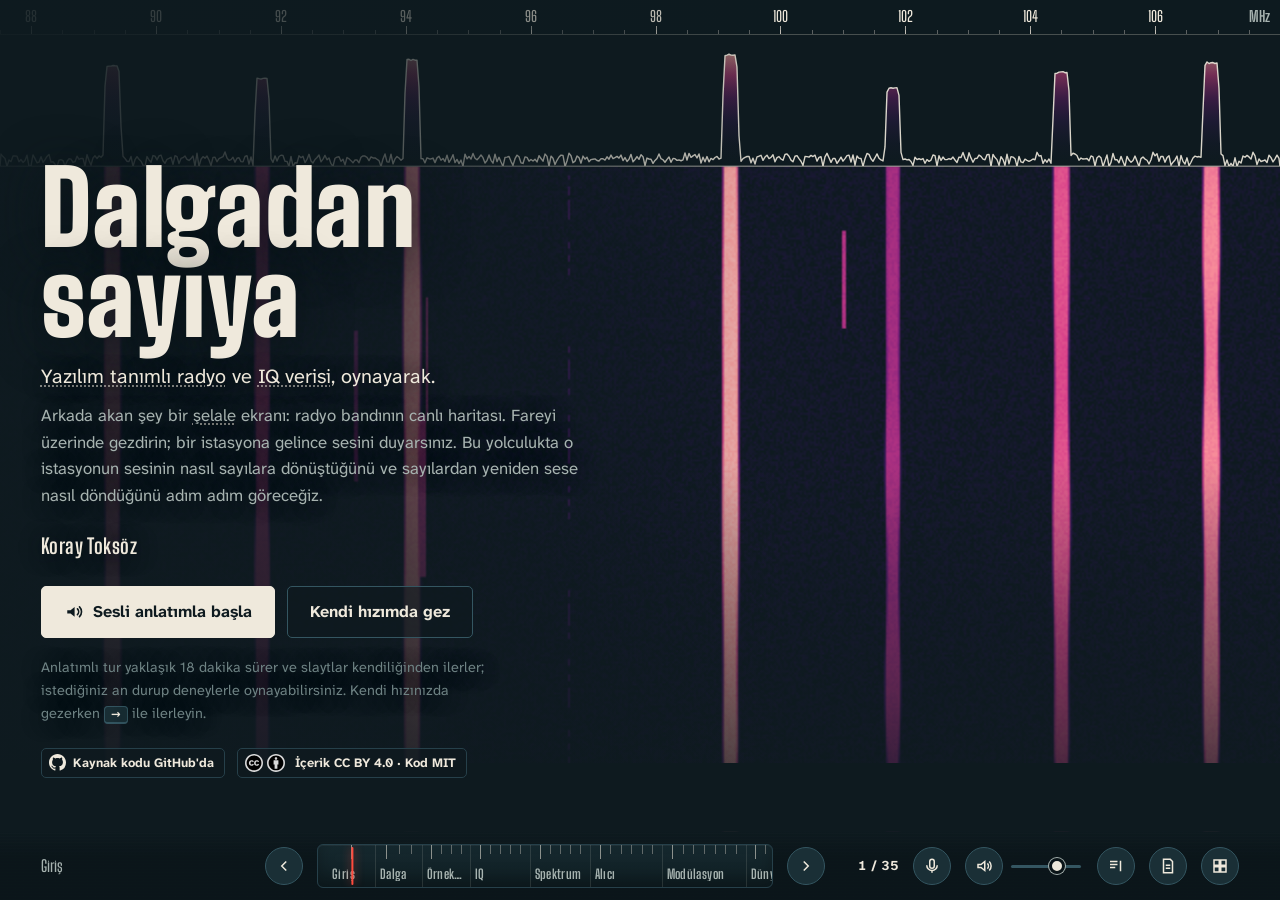
==== index.html @ 8fe04736 "Dalgadan Sayıya: ilk sürüm Co-Authored-By: Claude Opus 5.5 <noreply@anthropic.com>" ====
<!doctype html>
<html lang="tr">
<head>
<meta charset="utf-8">
<meta name="viewport" content="width=device-width, initial-scale=1">
<title>Dalgadan Sayıya</title>
<meta name="author" content="Koray Toksöz">
<meta name="description" content="Yazılım tanımlı radyo (SDR) ve IQ verisi, oynayarak: radyo dalgasından örneklemeye, I ve Q'dan spektruma, alıcının içinden modülasyona.">
<meta name="theme-color" content="#0e1a1f">
<link rel="preconnect" href="https://fonts.googleapis.com">
<link rel="preconnect" href="https://fonts.gstatic.com" crossorigin>
<link href="https://fonts.googleapis.com/css2?family=Big+Shoulders+Display:wght@500..900&family=Atkinson+Hyperlegible+Next:ital,wght@0,400..800;1,400..600&display=swap" rel="stylesheet">
<link rel="stylesheet" href="css/style.css?v=202610141823">
<link rel="stylesheet" href="css/demos.css?v=202610141823">
<link rel="stylesheet" href="css/demos-ch1.css?v=202610141823">
<link rel="stylesheet" href="css/demos-ch2.css?v=202610141823">
<link rel="stylesheet" href="css/demos-ch3.css?v=202610141823">
<link rel="stylesheet" href="css/demos-ch4.css?v=202610141823">
<link rel="stylesheet" href="css/demos-ch5.css?v=202610141823">
<link rel="stylesheet" href="css/demos-ch6.css?v=202610141823">
<link rel="stylesheet" href="css/demos-ch6b.css?v=202610141823">
<link rel="stylesheet" href="css/demos-ch7.css?v=202610141823">
<link rel="icon" href="data:image/svg+xml,%3Csvg xmlns='http://www.w3.org/2000/svg' viewBox='0 0 32 32'%3E%3Crect width='32' height='32' rx='6' fill='%230e1a1f'/%3E%3Cpath d='M4 22h24' stroke='%23efe9dc' stroke-width='2'/%3E%3Cpath d='M8 22v-4M12 22v-6M16 22v-4M20 22v-6M24 22v-4' stroke='%23efe9dc' stroke-width='1.5'/%3E%3Cpath d='M17 6v20' stroke='%23ff4a3d' stroke-width='2.5'/%3E%3C/svg%3E">
</head>
<body>

<main id="deck">
<!-- ================= 0. KAPAK ================= -->
<section class="slide center cover" data-chapter="0" data-demo="cover" data-title="Kapak" id="kapak">
  <div class="stage bare"></div>
  <div class="cover-text">
    <h1>Dalgadan<br>sayıya</h1>
    <p class="sub">Yazılım tanımlı radyo ve IQ verisi, oynayarak.</p>
    <p>Arkada akan şey bir şelale ekranı: radyo bandının canlı haritası. Fareyi üzerinde gezdirin; bir istasyona gelince sesini duyarsınız. Bu yolculukta o istasyonun sesinin nasıl sayılara dönüştüğünü ve sayılardan yeniden sese nasıl döndüğünü adım adım göreceğiz.</p>
    <p class="byline">Koray Toksöz</p>
    <div class="cover-actions">
      <button class="btn primary big" type="button" onclick="Narrator.start()">
        <svg viewBox="0 0 24 24" aria-hidden="true"><path d="M4 10v4h4l5 4V6L8 10z" fill="currentColor"/><path d="M16.5 8.5a5 5 0 0 1 0 7M19 6a8.5 8.5 0 0 1 0 12" fill="none" stroke="currentColor" stroke-width="2" stroke-linecap="round"/></svg>
        Sesli anlatımla başla
      </button>
      <button class="btn big ghost" type="button" onclick="Deck.next()">Kendi hızımda gez</button>
    </div>
    <p class="hint">Anlatımlı tur yaklaşık 18 dakika sürer ve slaytlar kendiliğinden ilerler; istediğiniz an durup deneylerle oynayabilirsiniz. Kendi hızınızda gezerken <kbd>→</kbd> ile ilerleyin.</p>
    <div class="cover-meta">
      <a class="gh-link" href="https://github.com/ktoksoz/dalgadan-sayiya" target="_blank" rel="noopener"><svg viewBox="0 0 16 16" aria-hidden="true"><path fill="currentColor" d="M8 0C3.58 0 0 3.58 0 8c0 3.54 2.29 6.53 5.47 7.59.4.07.55-.17.55-.38 0-.19-.01-.82-.01-1.49-2.01.37-2.53-.49-2.69-.94-.09-.23-.48-.94-.82-1.13-.28-.15-.68-.52-.01-.53.63-.01 1.08.58 1.23.82.72 1.21 1.87.87 2.33.66.07-.52.28-.87.51-1.07-1.78-.2-3.64-.89-3.64-3.95 0-.87.31-1.59.82-2.15-.08-.2-.36-1.02.08-2.12 0 0 .67-.21 2.2.82.64-.18 1.32-.27 2-.27.68 0 1.36.09 2 .27 1.53-1.04 2.2-.82 2.2-.82.44 1.1.16 1.92.08 2.12.51.56.82 1.27.82 2.15 0 3.07-1.87 3.75-3.65 3.95.29.25.54.73.54 1.48 0 1.07-.01 1.93-.01 2.2 0 .21.15.46.55.38A8.013 8.013 0 0016 8c0-4.42-3.58-8-8-8z"/></svg><span>Kaynak kodu GitHub'da</span></a>
      <a class="lic" href="https://creativecommons.org/licenses/by/4.0/deed.tr" target="_blank" rel="license noopener" title="İçerik: Creative Commons Atıf 4.0">
        <img src="img/cc-cc.svg" alt="Creative Commons" width="22" height="22"><img src="img/cc-by.svg" alt="Atıf" width="22" height="22">
        <span>İçerik CC BY 4.0 · Kod MIT</span>
      </a>
    </div>
  </div>
  <aside class="notes"><ul>
    <li>Arka plan canlı: 87,5–108 MHz FM bandı, hayalî istasyonlar. Fareyle bir istasyona gelince sesi çıkar (önce bir kez tıklamak gerekebilir: tarayıcılar sesi ancak bir dokunuştan sonra açar).</li>
    <li>Yol haritası: dalga → örnekleme → IQ → spektrum → alıcının içi → modülasyon → gerçek dünya.</li>
    <li>Kısayollar: N notlar, T metni gizle, O tüm slaytlar, F tam ekran, M sesi kapat, A anlatım.</li>
  </ul></aside>
</section>

<!-- ================= 1. RADYO DALGASI ================= -->
<section class="slide" data-chapter="1" data-demo="emSpectrum" id="spektrum">
  <div class="text">
    <h2>Görünmeyen ışık</h2>
    <p class="lead">Radyo dalgası ile gözünüze ulaşan ışık aynı şeydir; tek fark saniyede kaç kez salındıkları.</p>
    <p>İkisi de elektromanyetik dalgadır ve ışık hızıyla yol alır. Frekans yükseldikçe adları değişir: radyo, mikrodalga, kızılötesi, görünür ışık, morötesi, X ışını, gama. Gözümüz bu uzun şeridin yalnızca küçücük bir penceresini görür.</p>
    <p>Radyo kısmı ise kalabalıktır: FM yayınları, uçak telsizleri, cep telefonları, Wi-Fi, GPS uyduları. Kesik çizgili alan, birkaç yüz liralık bir <strong>RTL-SDR</strong> alıcının ayarlanabildiği aralık.</p>
    <details class="more"><summary>Daha fazla: frekans ve dalga boyu</summary>
      <p>Frekans ile dalga boyu ters orantılıdır; çarpımları her zaman ışık hızıdır:</p>
      <span class="formula">c = f · λ ≈ 3 · 10⁸ m/sn</span>
      <p>Bu yüzden şeridin altındaki dalga boyu skalası üsttekinin tersine akar. 100 MHz'lik FM dalgası yaklaşık 3 m, 600 THz'lik yeşil ışık yaklaşık 500 nm uzunluğundadır. Radyo alt bantlarının adları (LF, MF, HF, VHF, UHF, SHF) ITU'nun on katlık dilimleridir.</p>
    </details>
    <p class="try"><b>FM</b> düğmesine basın ve FM bandına dokunun. Sonra şeridi sürükleyip ışığa kadar gidin.</p>
  </div>
  <div class="stage"></div>
  <aside class="notes"><ul>
    <li>Şerit logaritmik: her çentik on kat. Sürükle = kaydır, tekerlek / iki parmak = yakınlaştır. Düğmeler: Tümü, Radyo, RTL-SDR, FM.</li>
    <li>Bölge sınırları keskin değil (Wikipedia "Electromagnetic spectrum"): kızılötesi 300 GHz–400 THz, görünür ≈ 400–790 THz (380–750 nm), morötesi 10–400 nm, X ışını ile gama örtüşür.</li>
    <li>Bantlar: FM 87,5–108 MHz; havacılık 108–137 MHz (108–117,975 seyrüsefer, 118–137 AM ses); GSM 900 880–915/925–960; DCS 1800 1710–1785/1805–1880; Wi-Fi 2400–2483,5 MHz ve Avrupa'da 5150–5350 + 5470–5725 MHz; GPS L1 1575,42 MHz; ADS-B 1090 MHz; ISM 433,05–434,79 MHz; Ku uydu TV 10,7–12,75 GHz; hidrojen çizgisi 1420,405 MHz; Iridium 1616–1626,5 MHz; 5G n78 3,3–3,8 GHz.</li>
    <li>NOAA-18 6 Haziran, NOAA-19 13 Ağustos, NOAA-15 19 Ağustos 2025'te kapatıldı; 137 MHz'de Meteor-M (LRPT) sürüyor.</li>
    <li>RTL-SDR kapsamı R820T/R820T2 ayarlayıcıya göre ≈ 24–1766 MHz (rtl-sdr.com). V3'ün doğrudan örnekleme modu ve V4'ün dahili yukarı çeviricisi HF'yi de (≈ 0,5–28,8 MHz) açar.</li>
    <li>Olası soru: "Işık da radyo mu?" Fiziksel olarak evet, aynı Maxwell denklemleri. Ama algılama yöntemi farklı: radyoda anten + akım, ışıkta foton dedektörü.</li>
  </ul></aside>
</section>

<section class="slide" data-chapter="1" data-demo="wavelength" id="dalga-boyu">
  <div class="text">
    <h2>Frekans, dalga boyu ve anten</h2>
    <p class="lead">Bir dalganın frekansını bilirseniz, boyunu ve onu yakalayacak antenin boyunu da bilirsiniz.</p>
    <p>Dalga bir salınımı bitirene kadar ışık hızıyla yol alır; bu yol dalga boyudur. Frekans arttıkça bir salınım kısalır, dalga da kısalır: FM dalgası bir oda boyunda, Wi-Fi dalgası bir avuç içinde.</p>
    <p>Anten, dalganın boyuyla uyumlu olduğunda en iyi çalışır. En basit anten, dalga boyunun dörtte biri uzunluğunda bir teldir: <strong>çeyrek dalga</strong> anten. Telefonunuzun içindeki antenler bu yüzden küçük, eski uzun dalga istasyonlarının direkleri bu yüzden devdir.</p>
    <details class="more"><summary>Daha fazla: hesap</summary>
      <span class="formula">λ = c / f &nbsp;&nbsp; anten ≈ λ / 4</span>
      <p>100 MHz için λ = 299.792.458 / 100.000.000 ≈ 3,0 m, çeyrek dalga anten ≈ 75 cm. Gerçek antenler, telin kalınlığı ve uç etkisi yüzünden genellikle yüzde birkaç daha kısa kesilir.</p>
      <p>"Dinle" bir benzetmedir: radyo dalgalarını duyamayız. Kaydırıcıyı sağa çektikçe ton, frekansla aynı oranda olmasa da tizleşir.</p>
    </details>
    <p class="try">Frekansı en sola, orta dalgaya çekin: dalga boyu yüzlerce metre olur. Sonra <b>Wi-Fi</b>'ye basın.</p>
  </div>
  <div class="stage"></div>
  <aside class="notes"><ul>
    <li>Her şey gerçek ölçekte: cetvel, dalga, anten ve karşılaştırma nesnesi aynı metre/piksel oranıyla çiziliyor. Görünüm genişliği dalga boyuna göre 1-2-5 adımlarla değişir.</li>
    <li>Örnek değerler: 999 kHz → 300 m (anten 75 m); 100 MHz → 3,0 m (75 cm); 1090 MHz → 27,5 cm (6,9 cm); 1575,42 MHz → 19,0 cm (4,8 cm); 2,44 GHz → 12,3 cm (3,1 cm).</li>
    <li>Ölçek nesneleri yaklaşık: kalem ≈ 14 cm, telefon ≈ 15 cm, insan 1,75 m, otobüs 12 m, futbol sahası 105 m, Eyfel Kulesi 330 m.</li>
    <li>Ses benzetmesi: 100 kHz → 110 Hz, 6 GHz → 1760 Hz, logaritmik (4 oktav). Ekrandaki "kat" oranı gerçek frekansın duyulan tona bölümüdür.</li>
    <li>Olası soru: "Telefonum 900 MHz'de 8 cm'lik anten mi taşıyor?" Yaklaşık evet; telefonlarda antenler kıvrılmış, gövdeyi toprak düzlemi olarak kullanan çok bantlı yapılardır.</li>
  </ul></aside>
</section>

<section class="slide wide" data-chapter="1" data-demo="timeline" id="tarih">
  <div class="text">
    <h2>Kıvılcımdan yazılıma</h2>
    <p class="lead">160 yılda radyo bir kıvılcım aralığından cebinizdeki bir yazılıma dönüştü.</p>
    <p>Önce kuram geldi, sonra deney, sonra telsiz telgraf. Radyonun her büyük adımı bir parçayı ucuzlattı ya da küçülttü; son adımda radyonun kendisi bir programa dönüştü. Olaylara dokunun ya da ibreyi skalada sürükleyin.</p>
    <details class="more"><summary>Daha fazla: "yazılım tanımlı" ne demek?</summary>
      <p>Klasik alıcıda ayar, süzme ve demodülasyon bobin, kondansatör ve diyotla yapılır. SDR'da anten sinyali olabildiğince erken sayılara çevrilir; gerisi program olur: <span class="formula">anten → (ayarlayıcı) → ADC → IQ sayıları → yazılım</span></p>
    </details>
    <p class="try"><b>Sonraki</b> düğmesiyle Hertz'in kıvılcımına geçin; odanın öbür ucundaki halkada çakan kıvılcıma bakın.</p>
  </div>
  <div class="stage"></div>
  <aside class="notes"><ul>
    <li>Maxwell: "A Dynamical Theory of the Electromagnetic Field", Royal Society'de 8 Aralık 1864'te okundu, 1865'te yayımlandı.</li>
    <li>Hertz: Karlsruhe, 1886–1889; anahtar kıvılcım gözlemi 1886 sonbaharı, makaleler 1887 ve 1888 (Annalen der Physik). İlk dipolü ≈ 50 MHz, parabolik ayna deneyleri ≈ 450 MHz (66 cm).</li>
    <li>Marconi: denemeler 1894, İngiliz patenti başvurusu 2 Haziran 1896 (No. 12.039, kabul 1897). 12 Aralık 1901 Poldhu → Signal Hill, ≈ 3.500 km; "S" harfi kulakla duyuldu, kayıt yok, bazı tarihçiler hâlâ şüpheli. Frekans ölçülmedi, tahminen ≈ 500 kHz. Nobel 1909 (Braun ile).</li>
    <li>Armstrong: süperheterodin 1918, ABD patenti 1.342.885 (8 Haziran 1920); Lévy'nin Fransız patenti 1917, Schottky 1918. FM patentleri 26 Aralık 1933, IRE sunumu Kasım 1935; W2XMN 1939'da tam güce çıktı (42,8 MHz, eski FM bandı).</li>
    <li>Transistör: 16 Aralık 1947 ilk yükseltme, 23 Aralık yönetime gösterim; Nobel 1956. Regency TR-1: 18 Ekim 1954 duyuru, 1 Kasım 1954 satış, 49,95 $.</li>
    <li>SpeakEasy I. aşama 1990–1995 (DARPA + ABD Hava Kuvvetleri, 2 MHz–2 GHz); II. aşama 4–400 MHz. Mitola: terim 1991, ilk IEEE makalesi 1992; "software radio" E-Systems'te 1984'te de geçer, "software defined radio" (Blust) 1995.</li>
    <li>GNU Radio: Eric Blossom, John Gilmore'un 320 bin dolarlık desteği, 2001. USRP: Matt Ettus, Ettus Research 2004.</li>
    <li>RTL-SDR: Eric Fry, Antti Palosaari ve Osmocom (Steve Markgraf), 2012 başı. 8 bit ADC; kararlı ≈ 2,4 MS/sn (2,56'ya kadar kayıpsız, 3,2 en üst ama kararsız).</li>
    <li>Kaynaklar: en.wikipedia.org (Maxwell'in makalesi, Heinrich Hertz, Guglielmo Marconi, Edwin Howard Armstrong, Superheterodyne receiver, Regency TR-1, Software-defined radio, GNU Radio), computerhistory.org (point-contact transistor), rtl-sdr.com/about-rtl-sdr.</li>
  </ul></aside>
</section>

<!-- ================= 2. ÖRNEKLEME ================= -->
<section class="slide" data-chapter="2" data-demo="adc" id="adc">
  <div class="text">
    <h2>Dalgayı ölçmek: ADC</h2>
    <p class="lead">Bilgisayar dalgayı göremez; yalnızca belli aralıklarla ölçülmüş sayıları görür.</p>
    <p>Bu ölçümü <strong>ADC</strong> (analog-sayısal dönüştürücü) yapar. İki ayarı vardır: saniyede kaç kez ölçtüğü (örnekleme hızı) ve her ölçümü kaç basamakla yazdığı (bit derinliği).</p>
    <p>Bit az olunca ölçüm en yakın basamağa yuvarlanır. Gerçek değerle yazılan değer arasındaki fark, yani <span class="cn">nicemleme hatası</span>, sinyale eklenmiş bir gürültü gibi davranır. Bit derinliğini düşürüp "Dinle"ye basın: o gürültüyü cızırtı olarak duyarsınız.</p>
    <details class="more"><summary>Daha fazla: her bit 6 dB</summary>
      <p>N bitlik bir ADC 2<sup>N</sup> seviye verir. Tam ölçekli bir sinüs için sinyal ile nicemleme gürültüsünün oranı:</p>
      <span class="formula">SQNR ≈ 6,02 · N + 1,76 dB</span>
      <p>Ekrandaki "ölçülen" değer, 65.536 örneklik bir sinüs gerçekten nicemlenip hatanın gücü ölçülerek hesaplanır. 1–2 bitte formül tutmaz, çünkü hata artık rastgele bir gürültü gibi değil, sinyale bağlı bir bozulma gibi davranır. RTL-SDR 8 bitlik bir ADC kullanır: kuramsal üst sınır yaklaşık 50 dB.</p>
    </details>
    <p class="try">Bit derinliğini 1'e indirin, sonra yavaşça 8'e çıkarın; gri hata çubuklarının küçülüşüne bakın.</p>
  </div>
  <div class="stage"></div>
  <aside class="notes"><ul>
    <li>Ekranda 440 Hz'lik ton, iki periyot. İnce fildişi çizgi gerçek dalga, kalın merdiven ADC'nin verdiği değerler (tut-bekle), gri çizgiler her örneğin nicemleme hatası.</li>
    <li>Nicemleyici orta-yükselen (mid-rise), −1…+1 aralığı 2<sup>N</sup> eşit dilim. 8 seviyeye kadar her seviyenin ikili kodu yazılır.</li>
    <li>Ölçülen SQNR (demonun hesapladığı): 1 bit 6,4 dB, 2 bit 12,8 dB, 4 bit 25,3 dB, 8 bit 49,8 dB, 12 bit 74,0 dB, 16 bit 98,1 dB; formül 7,8 / 13,8 / 25,8 / 49,9 / 74,0 / 98,1 dB.</li>
    <li>"Dinle": kaynak (ton ya da Neşeye Övgü melodisi) seçilen hızda tutulur ve nicemlenir. Düşük örnekleme hızında ses boğuklaşır ve madenîleşir: basit DAC'ın (tut-bekle) imgeleri. Sonraki slayt örtüşmeyi ayrıca gösterir.</li>
    <li>Olası soru: "CD kaç bit?" 16 bit, 44,1 kHz: ≈ 98 dB.</li>
  </ul></aside>
</section>

<section class="slide" data-chapter="2" data-demo="nyquist" id="nyquist">
  <div class="text">
    <h2>Nyquist sınırı ve örtüşme</h2>
    <p class="lead">Çok seyrek ölçerseniz, hızlı bir dalga size yavaş bir dalga gibi görünür.</p>
    <p>Bir dalgayı tanımak için her salınımda en az iki kez ölçmek gerekir. Bu yüzden örnekleme hızının yarısı bir sınırdır: <strong>Nyquist sınırı</strong>.</p>
    <p>Sinyal bu sınırı geçince noktalar <span class="alias-c">sahte, daha yavaş bir dalga</span> çizmeye başlar. Buna <strong>örtüşme</strong> denir. Alttaki diyagram frekansın sınıra çarpıp geri katlandığını gösterir: sinyal ne kadar hızlanırsa hızlansın, görünen frekans hep sıfır ile sınır arasında kalır.</p>
    <details class="more"><summary>Daha fazla: görünen frekans</summary>
      <span class="formula">f<sub>görünen</sub> = | f − k · f<sub>s</sub> |, &nbsp; k = en yakın tam sayı (f / f<sub>s</sub>)</span>
      <p>8 kHz örneklemede 7 kHz'lik ton 1 kHz gibi, 9 kHz'lik ton da yine 1 kHz gibi görünür. Örneklerden bakarak ikisini ayırmanın yolu yoktur. Bu yüzden ADC'nin önüne, sınırın üstünü kesen bir örtüşme önleyici filtre konur.</p>
    </details>
    <p class="try">"Dinle"yi açıp <b>Süpür</b>'e basın: ton tizleşirken 4 kHz'de geri dönüp pesleşir.</p>
  </div>
  <div class="stage"></div>
  <aside class="notes"><ul>
    <li>İnce fildişi: gerçek dalga. Noktalar: örnekler. Pirinç rengi: örneklerden geri kurulabilecek tek dalga (ideal DAC'ın çıkışı). Sınırın altında ikisi üst üste biner.</li>
    <li>"Dinle" ideal geri kurulumu çalar: örnekleri ideal bir DAC'tan geçirseydik duyacağımız ton. Süpürme 200 Hz'den 2,2 × fs'ye 7 saniyede gider.</li>
    <li>Katlanma diyagramındaki üçgen dalga, spektrumun fs/2 çizgisinde "akordeon gibi" katlanmasıdır. IQ ile örneklemede (sonraki bölüm) pencere −fs/2…+fs/2 olur ve işaret de korunur.</li>
    <li>Olası soru: "Tam fs/2'de ne olur?" Örnekler fazına göre ya tepe ya sıfır yakalar; güvenilir değildir. Pratikte sınırın biraz altında kalınır.</li>
  </ul></aside>
</section>

<section class="slide" data-chapter="2" data-demo="wagonWheel" id="vagon-tekerlegi">
  <div class="text">
    <h2>Geriye dönen tekerlek</h2>
    <p class="lead">Filmlerde arabanın tekerleği bazen durur, bazen geriye döner. Bu da örtüşmedir.</p>
    <p>Kamera saniyede belli sayıda kare çeker: tekerleği <em>örnekler</em>. İki kare arasında bir kol tam bir kol aralığı kadar dönerse, her karede kollar aynı yerde görünür ve tekerlek durmuş sanılır. Biraz eksik dönerse kollar her karede biraz geride yakalanır: tekerlek geriye döner gibi görünür.</p>
    <p>Sağdaki kamera görüntüsü ile alttaki grafik, önceki slayttaki katlanmanın aynısıdır; yalnızca bu sefer gözle görülür.</p>
    <details class="more"><summary>Daha fazla: görünen hız</summary>
      <span class="formula">adım = tur/sn ÷ kare/sn; &nbsp; görünen adım = adım − k · (1/K)</span>
      <p>K kollu tekerlek her 1/K turda kendine benzer; k, adımı −1/(2K)…+1/(2K) aralığına getiren tam sayıdır. 24 kare/sn ve 6 kolda tekerlek 4 tur/sn'de durur gibi görünür. Grafikte işaretin korunduğuna dikkat: kamera dönüş yönünü görebiliyor. IQ verisi de radyoda aynı şeyi sağlar.</p>
    </details>
    <p class="try">Tekerlek hızını 4 tur/sn'ye çıkarın, sonra biraz geri çekin: kameradaki tekerlek geriye dönsün.</p>
  </div>
  <div class="stage"></div>
  <aside class="notes"><ul>
    <li>Soldaki tekerlek "göz": ekranın her karesinde o sürede taranan açı bulanık çizilir; sağdaki yalnızca kameranın kare anlarını gösterir. Film şeridi son kareleri sıralar.</li>
    <li>24 kare/sn, 6 kol: 4 tur/sn'de durur, 3,8'de geri (−0,2 tur/sn), 4,2'de yavaş ileri. 1 kol seçilirse 24 tur/sn'ye kadar yön doğru görünür (grafik sınırı 10).</li>
    <li>"Dinle": her kol tepeden geçerken bir tık (tiz), kamera her kare çektiğinde bir deklanşör tıkı (pes). Tekerlek durmuş göründüğünde iki ritim aynı hızda çalar.</li>
    <li>Gerçek dünyada: floresan lambalı ortamda dönen pervaneler, helikopter pervanesi videoları. Ekranınızın tazeleme hızı da bir örnekleme; çok hızlı tekerleği burada da bulanık çiziyoruz ki ekranın kendi örtüşmesi karışmasın.</li>
  </ul></aside>
</section>

<section class="slide" data-chapter="2" data-demo="hundredMHz" id="100mhz">
  <div class="text">
    <h2>100 MHz'i nasıl örnekleriz?</h2>
    <p class="lead">100 MHz'lik bir FM yayınını doğrudan örneklemek için saniyede 200 milyondan fazla ölçüm gerekir.</p>
    <p>Bu, 8 bitle bile saniyede yüzlerce megabayt demek: bir dakikalık kayıt onlarca gigabayt. Oysa ucuz bir <strong>RTL-SDR</strong> saniyede yalnızca yaklaşık 2,4 milyon örnek alır. Örnekleme hızını o değere çekin: noktalar 100 MHz'i çok uzaktan, sahte bir dalga olarak görür.</p>
    <p>Hile şu: bütün banda değil, yalnızca dinlemek istediğimiz dar şeride ihtiyacımız var. Radyo önce o şeridi 0 Hz'e kaydırır, sonra örnekler. Bunun için her ölçümde iki sayı gerekir: <span class="ci">I</span> ve <span class="cq">Q</span>. Bir sonraki bölümün konusu tam olarak bu.</p>
    <details class="more"><summary>Daha fazla: veri hızı</summary>
      <span class="formula">veri hızı = f<sub>s</sub> × bit ÷ 8 &nbsp; bayt/sn</span>
      <p>250 MS/sn × 8 bit = 250 MB/sn; bir dakika 15 GB. IQ ile 2,4 MS/sn × 2 sayı × 8 bit = 4,8 MB/sn; USB 2.0'ın kuramsal 480 Mbit/sn (60 MB/sn) sınırının rahatça altında.</p>
    </details>
    <p class="try"><b>RTL-SDR hızı</b>'na basın, sonra <b>İpucu</b>'yu açıp istasyonun 0 Hz'e kaymasını izleyin.</p>
  </div>
  <div class="stage"></div>
  <aside class="notes"><ul>
    <li>Göstergeler hesaplanır: veri hızı = örnekleme hızı × bit ÷ 8 (tek gerçek kanal, sıkıştırmasız); 1 dakika = 60 ×.</li>
    <li>RTL-SDR: 8 bit ADC, kararlı ≈ 2,4 MS/sn (rtl-sdr.com: 2,56 MS/sn'ye kadar örnek kaybı yok, en çok 3,2 MS/sn ama kararsız). IQ çifti başına 2 bayt → 4,8 MB/sn.</li>
    <li>USB 2.0: 480 Mbit/sn kuramsal (60 MB/sn), pratikte daha az. USB 3.0: 5 Gbit/sn (625 MB/sn).</li>
    <li>"Dinle": örneklerin çizdiği dalga 100.000 kat yavaşlatılmış (100 MHz → 1000 Hz). Örnekleme hızını düşürdükçe ton, örtüşmenin keyfine göre zıplar.</li>
    <li>Doğrudan örnekleme yapan cihazlar da var (ör. yüksek hızlı ADC'li alıcılar, RTL-SDR V3'ün HF modu), ama uygun fiyatlı alıcıların çoğu önce aşağı kaydırır (süperheterodin fikri!).</li>
    <li>Köprü cümlesi: "Peki 0 Hz'e kaydırınca neden iki sayı gerekiyor? Çünkü artık +f ile −f'i ayırmamız lazım; tıpkı tekerleğin yönü gibi."</li>
  </ul></aside>
</section>

<!-- ================= 3. KARMAŞIK SİNYAL: I VE Q ================= -->
<section class="slide" data-chapter="3" data-demo="phasor" data-title="Dönen ok" id="fazor">
  <div class="text">
    <h2>Dönen ok</h2>
    <p class="lead">Radyodaki her sinyali sabit hızla dönen bir ok gibi düşünebiliriz. Oku doğrudan göremeyiz, ama gölgelerini ölçebiliriz.</p>
    <p>Oka tepeden bir el feneri tutun: yere düşen gölge sağa sola gidip gelir. Bu gölgeye <span class="ci">I</span> diyoruz. Yandan tutulan ikinci fener duvara bir gölge düşürür; o da aşağı yukarı gider gelir. Bu da <span class="cq">Q</span>.</p>
    <p>İki gölgeyi zaman içinde kaydedince iki dalga çıkar: yerdeki gölge aşağı akan mavi dalgayı, duvardaki gölge sağa akan kehribar dalgayı yazar. İkisi aynı dalgadır, yalnızca çeyrek tur kaymıştır. Okun boyu <span class="camp">genlik</span>, açısı <span class="cph">faz</span>.</p>
    <details class="more"><summary>Daha fazla: kosinüs, sinüs ve Euler</summary>
      <p>Okun boyu A, açısı 2πft ise iki gölge şöyle yazılır (f, saniyedeki tur sayısı, yani Hz):</p>
      <span class="formula">I = A·cos(2πft) &nbsp;&nbsp; Q = A·sin(2πft)</span>
      <p>Matematikte ok tek bir karmaşık sayıdır: I gerçek kısım, Q sanal kısım. Euler formülü ikisini birleştirir:</p>
      <span class="formula">e<sup>jθ</sup> = cos θ + j·sin θ &nbsp;⇒&nbsp; x(t) = A·e<sup>j2πft</sup> = I + jQ</span>
    </details>
    <p class="try">Frekansı artırın: ok hızlanır, iki dalga sıklaşır. Sonra «Duraklat» ile oku durdurup gölgelerin boyuna bakın.</p>
  </div>
  <div class="stage"></div>
  <aside class="notes"><ul>
    <li>I: in-phase (eş fazlı), Q: quadrature (dik fazlı, yani 90° kaymış). Adlar alıcının iki koluna verilen geleneksel adlardır.</li>
    <li>Gölge benzetmesi tam doğru bir izdüşümdür: I okun yatay eksene, Q dikey eksene izdüşümü.</li>
    <li>Bu bölümden sonra mavi her yerde I, kehribar her yerde Q, fildişi genlik (okun kendisi), nane faz demektir. Takımyıldıza kadar değişmez.</li>
    <li>«Dinle» açıkken frekans sesin perdesine eşlenir: ok hızlandıkça ses incelir. (Gerçek radyo frekansları duyulamayacak kadar yüksektir; bu yalnızca bir eşleme.)</li>
    <li>Olası soru: «Neden tek dalga yetmiyor?» Cevap iki slayt sonra: yön bilgisi.</li>
  </ul></aside>
</section>

<section class="slide" data-chapter="3" data-demo="helix" data-title="Zamanda bir yay" id="sarmal">
  <div class="text">
    <h2>Zamanda bir yay</h2>
    <p class="lead">Dönen oku zaman boyunca ilerletin: ucu havada bir yay, bir sarmal çizer. Karmaşık bir sinyal tam olarak budur.</p>
    <p>Sarmalı fareyle ya da parmağınızla sürükleyip döndürün. Tepedeki fener zemine mavi bir gölge düşürür: <span class="ci">I</span> dalgası. Yandaki fener arka duvara kehribar bir gölge düşürür: <span class="cq">Q</span> dalgası.</p>
    <p>Üstten bakan yalnızca I'yı, yandan bakan yalnızca Q'yu görür. Zaman ekseni boyunca önden bakınca sarmal bir çembere döner: önceki slayttaki dönen ok. Bir IQ kaydı, bu yayın art arda alınmış fotoğraflarıdır.</p>
    <details class="more"><summary>Daha fazla: üç boyutlu bir eğri</summary>
      <p>Sarmalın her noktası bir (zaman, I, Q) üçlüsüdür:</p>
      <span class="formula">( t, &nbsp;A·cos 2πft, &nbsp;A·sin 2πft )</span>
      <p>Frekans negatif olsaydı sarmal ters yöne bükülürdü; sağ ve sol vida gibi. Tek bir gölgeye bakarak bu iki vidayı ayırt edemezsiniz. Çizim kütüphanesiz bir dik izdüşümle yapılıyor: her nokta kameranın «sağ» ve «yukarı» yönlerine izdüşürülüyor.</p>
    </details>
    <p class="try">Sarmalı sürükleyip döndürün, sonra «Önden bak», «Üstten bak» ve «Yandan bak» düğmelerini deneyin.</p>
  </div>
  <div class="stage"></div>
  <aside class="notes"><ul>
    <li>Zaman ekseni sağa doğru akıyor; en uçtaki ok «şimdi»yi gösterir. Sarmal vida gibi ilerler.</li>
    <li>Zemin (mavi) üstteki fenerin, arka duvar (kehribar) yandaki fenerin gölgesi; birinci slayttaki fenerlerle aynı düzen.</li>
    <li>Geometri gereği: Q yukarı çizildiği için üstten bakış I'yı, yandan bakış Q'yu gösterir.</li>
    <li>Uç duvardaki kesikli fildişi çember, önden bakışın gölgesidir: genlik sabitse çember.</li>
  </ul></aside>
</section>

<section class="slide" data-chapter="3" data-demo="whyTwo" data-title="Neden iki sayı?" id="neden-iki">
  <div class="text">
    <h2>Neden iki sayı?</h2>
    <p class="lead">Yalnızca yerdeki gölgeye, yani <span class="ci">I</span>'ya bakan biri okun hangi yöne döndüğünü söyleyemez.</p>
    <p>Saat yönünün tersine dönen ok ile saat yönünde dönen ok aynı I gölgesini düşürür. Yani +f ve −f frekansları I'da birebir aynı görünür. <span class="cq">Q</span> gölgesi ise ikisinde ters yöne gider; yönü o söyler.</p>
    <p>Sonucu spektrumda (frekans haritasında) görürsünüz: Q kapalıyken her sinyalin bir ayna görüntüsü belirir ve bandın iki yarısı üst üste katlanır. Q açıkken −f ile +f ayrı yerlerdir; aynı örnekleme hızıyla iki kat geniş bir bant ayırt edilir.</p>
    <details class="more"><summary>Daha fazla: negatif frekans</summary>
      <p>Gerçek bir kosinüs, zıt yönde dönen iki yarım boy okun toplamıdır; Q'ları birbirini götürür:</p>
      <span class="formula">cos(2πft) = ½·e<sup>j2πft</sup> + ½·e<sup>−j2πft</sup></span>
      <p>Bu yüzden Q kapalıyken spektrumda iki tepe çıkar, her biri yarım genlikte, yaklaşık −6 dB. «Dinle», sinyali 600 Hz'lik bir taşıyıcıya bindirir: x(t) = I·cos(2π·600t) − Q·sin(2π·600t). Q açıkken +f sesi inceltir, −f kalınlaştırır; Q kapalıyken ikisi birden duyulur.</p>
    </details>
    <p class="try">Frekansı + ile − arasında gezdirin, sonra «Q bileşeni» düğmesiyle Q'yu kapatıp spektruma bakın.</p>
  </div>
  <div class="stage"></div>
  <aside class="notes"><ul>
    <li>Spektrum her karede gerçekten hesaplanıyor (512 noktalı FFT, Hann penceresi); okunan dB değerleri ölçüm.</li>
    <li>Gerçek (tek kanallı) örnekleme yapan alıcılar bu yüzden bandın yalnızca yarısını kullanabilir: fs örnek/sn ile 0…fs/2. IQ ile −fs/2…+fs/2, toplam fs genişlik.</li>
    <li>RTL-SDR'nin 2,4 MS/sn'si bu sayede yaklaşık 2,4 MHz'lik bir pencere demek (kenarlarda filtre kaybı var).</li>
    <li>Dinle'de duyulan şey, karıştırıcının (mixer) tam tersi: IQ'yu bir taşıyıcıya yükseltmek. Q kapalıyken iki yan bant birden çıkar.</li>
  </ul></aside>
</section>

<section class="slide" data-chapter="3" data-demo="ampPhase" data-title="Genlik ve faz" id="genlik-faz">
  <div class="text">
    <h2>Genlik ve faz</h2>
    <p class="lead">Bir IQ çifti düzlemde tek bir noktadır. Bu nokta iki şey söyler: sinyal ne kadar güçlü ve şu an hangi yöne bakıyor.</p>
    <p>Bir döner kapı düşünün. Kanadın merkezden ne kadar uzağa uzandığı <span class="camp">genlik</span>, kanadın baktığı pusula yönü <span class="cph">faz</span>. <span class="ci">I</span> ve <span class="cq">Q</span> ise aynı bilginin «doğu–batı» ve «kuzey–güney» parçalarıdır.</p>
    <p>Noktayı merkezden uzaklaştırınca dalga büyür. Çember boyunca çevirince dalganın boyu değişmez, yalnızca zamanda kayar. Radyonun taşıdığı her bilgi bu ikisinin oynatılmasıdır: AM genliği, FM ve dijital yayınların çoğu fazı oynatır.</p>
    <details class="more"><summary>Daha fazla: formüller</summary>
      <span class="formula">A = √(I² + Q²) &nbsp;&nbsp; φ = atan2(Q, I)</span>
      <span class="formula">x(t) = I·cos(2πft) − Q·sin(2πft) = A·cos(2πft + φ)</span>
      <p>atan2, açıyı dört çeyrekte de doğru veren arktanjanttır. Sağdaki üç dalga bu eşitliğin kendisidir: mavi ile kehribarın toplamı fildişi dalgayı verir. Tersine, alıcı havadaki x(t)'yi cos ve −sin ile çarpıp süzerek I ve Q'yu geri çıkarır.</p>
    </details>
    <p class="try">Noktayı sürükleyin: önce merkezden uzaklaştırıp dalganın büyüdüğüne, sonra çember boyunca çevirip kaydığına bakın.</p>
  </div>
  <div class="stage"></div>
  <aside class="notes"><ul>
    <li>Fildişi ok genlik, nane yay faz. Takımyıldızlarda (QPSK, QAM) her nokta tam olarak böyle bir (genlik, faz) çiftidir.</li>
    <li>«Döndür» noktayı sabit hızla çevirir: faz sürekli artarsa bu bir frekans kaymasıdır. FM'in ve «dönen takımyıldız»ın özü.</li>
    <li>«Dinle»: genlik sesin gürlüğünü değiştirir; faz tek başına duyulmaz. Kulak mutlak fazı ayırt edemez, ama alıcı edebilir.</li>
    <li>Olası soru: «Neden eksi sinüs?» Çünkü Q pozitifken (ok yukarı bakarken) dalga ileri kayar; cos(a + b) açılımından gelir.</li>
  </ul></aside>
</section>

<section class="slide" data-chapter="3" data-demo="iqFile" data-title="IQ dosyası nedir?" id="iq-dosyasi">
  <div class="text">
    <h2>IQ dosyası nedir?</h2>
    <p class="lead">Bir SDR kaydı art arda dizilmiş IQ çiftlerinden ibarettir. Başlık yok, süs yok; yalnızca sayılar.</p>
    <p>RTL-SDR'nin <code>.cu8</code> dosyasında her örnek iki bayttır: önce <span class="ci">I</span>, sonra <span class="cq">Q</span>. Her bayt 0 ile 255 arasındadır ve sıfır tam ortada, 127,5'tedir. Çözmek için ortayı çıkarıp 127,5'e bölmek yeter; sonuç −1 ile +1 arasında bir sayıdır.</p>
    <p>Dosya kendi örnekleme hızını ve frekansını bilmez; bunları ayrıca not etmek gerekir. SigMF bunun için var: ham baytların yanına küçük bir JSON dosyası koyar.</p>
    <details class="more"><summary>Daha fazla: biçimler ve SigMF</summary>
      <ul>
        <li><b>cu8</b>: 8 bit işaretsiz (RTL-SDR, <code>rtl_sdr</code>). <b>cs8</b>: 8 bit işaretli (HackRF, <code>hackrf_transfer</code>), yine 2 bayt.</li>
        <li><b>cs16</b>: 16 bit işaretli tamsayı, 4 bayt. <b>cf32</b>: 32 bit kayan noktalı sayı, 8 bayt (GNU Radio'nun karmaşık türü).</li>
      </ul>
      <span class="formula">boyut = örnekleme hızı × süre × örnek başına bayt</span>
      <p>SigMF kaydı iki dosyadır: <code>.sigmf-data</code> (ham baytlar) ve <code>.sigmf-meta</code>:</p>
      <span class="formula">{ "global": { "core:datatype": "cu8", "core:sample_rate": 2400000,<br>&nbsp;&nbsp;"core:version": "1.2.6" },<br>&nbsp;&nbsp;"captures": [ { "core:sample_start": 0, "core:frequency": 100100000 } ] }</span>
    </details>
    <p class="try">«Sonraki örneği çöz»e basın ya da baytların üzerine gelin; sonra HackRF'i seçip bir saatlik kaydın boyutuna bakın.</p>
  </div>
  <div class="stage"></div>
  <aside class="notes"><ul>
    <li>Baytlar gerçekten üretiliyor: dönen bir ton (örnek başına 0,043 tur, genlik 0,8) + az gürültü, cu8 olarak nicemlendi. Noktalar bu yüzden çember üzerinde döner.</li>
    <li>RTL2832U'nun kuramsal üst sınırı 3,2 MS/sn; sıradan USB denetleyicilerde örnek kaçırmadan test edilen en yüksek hız 2,4 MS/sn (osmocom rtl-sdr wiki). HackRF One 2–20 MS/sn, 8 bit I ve 8 bit Q (Great Scott Gadgets belgeleri).</li>
    <li>2,4 MS/sn cu8: saniyede 4,8 MB, saatte 17,28 GB. HackRF 20 MS/sn ile saatte 144 GB. Bu yüzden genellikle kısa kayıt alınır ya da hemen azaltılır (decimation).</li>
    <li>SigMF: açık bir standart (sigmf.org, sürüm 1.2.x). Veri türü adları: cu8, ci8, ci16_le, cf32_le…</li>
  </ul></aside>
</section>

<!-- ================= 4. SPEKTRUM VE ŞELALE ================= -->
<section class="slide" data-chapter="4" data-demo="fourier" id="fourier">
  <div class="text">
    <h2>Her sinyal dönen okların toplamı</h2>
    <p class="lead">Köşeli bir kare dalga bile, farklı hızlarda dönen okların uç uca eklenmesiyle çizilebilir.</p>
    <p>Joseph Fourier 1807'de ısının yayılmasını incelerken cesur bir fikir ortaya attı: düzenli tekrar eden her biçim, frekansları temel frekansın tam katları olan sinüslerin toplamıdır. Bu katlara <strong>harmonik</strong> denir.</p>
    <p>Soldaki ilk ok temel frekansla döner; sonrakiler onun tam katı hızlarda ve gittikçe kısalarak. Son okun ucunun yüksekliği dalgayı çizer. Alttaki çubuklar okların boylarıdır: dalganın <strong>spektrumu</strong>.</p>
    <details class="more"><summary>Daha fazla: Fourier serisi</summary>
      <span class="formula">kare(t) = (4/π)·[sin ωt + sin 3ωt / 3 + sin 5ωt / 5 + …]</span>
      <span class="formula">testere(t) = (2/π)·[sin ωt − sin 2ωt / 2 + sin 3ωt / 3 − …]</span>
      <span class="formula">üçgen(t) = (8/π²)·[sin ωt − sin 3ωt / 9 + sin 5ωt / 25 − …]</span>
      <p>Sıçramanın yanındaki küçük taşma, terim eklendikçe daralır ama yok olmaz: sıçramanın yaklaşık %9'u (Gibbs olayı). Üçgenin harmonikleri 1/k² ile söndüğü için çok daha çabuk yakınsar; kulağa da yumuşak gelir.</p>
    </details>
    <p class="try">Harmonik sayısını 1'den 50'ye çıkarın. Sonra "Dinle"yi açıp aynısını kulakla yapın: her harmonik sesi biraz daha parlatır.</p>
  </div>
  <div class="stage"></div>
  <aside class="notes"><ul>
    <li>Fourier, ısının katılarda yayılması üzerine çalışmasını 21 Aralık 1807'de Paris Enstitüsü'ne sundu; kitabı <em>Théorie analytique de la chaleur</em> 1822'de yayımlandı (Vikipedi: Joseph Fourier).</li>
    <li>Gibbs olayı: sıçramada kısmi toplam, sıçramanın yaklaşık %8,95'i kadar taşar; terim sayısı artınca taşma daralır ama küçülmez. Ekrandaki "tepe aşımı" bu değeri canlı ölçer (50 terimde ≈ %8,9). İlk kez Wilbraham 1848'de fark etti.</li>
    <li>Kulak bağlantısı: aynı notayı çalan keman ile flütün farkı harmoniklerin oranıdır (tını). Kare dalga yalnızca tek harmoniklerden oluşur, testere tümünden; bu yüzden testere daha "vızıltılı" duyulur.</li>
    <li>Köprü: IQ'da oklar iki yöne de dönebilir (negatif frekans). FFT, bir tampondaki sinyali tam olarak bu okların toplamına ayırır; sonraki slayt.</li>
    <li>Olası soru: "Periyodik olmayan sinyaller?" Fourier dönüşümü sürekli bir frekans yelpazesine genelleştirir; FFT ise sonlu bir parçayı periyodikmiş gibi ele alır (sızıntının kaynağı).</li>
  </ul></aside>
</section>

<section class="slide" data-chapter="4" data-demo="fft" id="fft">
  <div class="text">
    <h2>FFT: zamandan frekansa</h2>
    <p class="lead">FFT (hızlı Fourier dönüşümü) N örneklik bir tamponu alır ve hangi hızda dönen okların ne kadar güçlü olduğunu N frekans kutusuna dağıtır.</p>
    <p>Üstte zaman alanı: tamponun <span class="ci">I</span> ve <span class="cq">Q</span> bileşenleri. Altta aynı tamponun spektrumu. Her kutunun genişliği örnekleme hızının FFT boyuna bölümüdür: N büyüdükçe kutular daralır ama daha uzun bir zaman dilimi gerekir.</p>
    <p>Tampon, akan sinyalden kesilmiş bir parçadır. Ton bir kutunun tam ortasına düşmezse kesik uçlar enerjiyi komşu kutulara saçar: <strong>spektral sızıntı</strong>. Pencere fonksiyonu uçları yumuşakça sıfıra indirerek bunu bastırır.</p>
    <details class="more"><summary>Daha fazla: DFT ve kutu genişliği</summary>
      <span class="formula">X[k] = Σ x[n]·e<sup>−j2πkn/N</sup>,  n = 0 … N−1</span>
      <span class="formula">Δf = fs / N        (2,4 MS/sn, N = 1024 → 2,34 kHz)</span>
      <p>Her X[k], sinyali k. kutunun hızında ters yöne döndürüp toplar: o hızda dönen bir ok varsa toplam büyür, yoksa birbirini götürür. Doğrudan hesap N² işlem ister; Cooley ve Tukey'in 1965 algoritması N·log₂N ile yapar: 4096 noktada yaklaşık 340 kat daha az. Hann penceresinin en yüksek yan lobu −31 dB, Blackman'ınki −58 dB; bedeli daha geniş bir tepe.</p>
    </details>
    <p class="try">İnce ayarı +0,5 kutuya kaydırın: dikdörtgen pencerede tonun etekleri yayılır ve zayıf ton kaybolur. Sonra Hann'a geçin.</p>
  </div>
  <div class="stage"></div>
  <aside class="notes"><ul>
    <li>Örnekleme hızı 2,4 MS/sn (RTL-SDR'larda yaygın bir ayar). Sinyal: −3 dBFS bir ton, 420 kHz'de −70 dBFS zayıf bir ton ve −75 dBFS gürültü. Ekrandaki tüm sayılar her karede ölçülür.</li>
    <li>Ton kutular arasına düşünce tepe de alçalır (ölçek kaybı, "scalloping"): dikdörtgende ≈ 3,9 dB, Hann'da ≈ 1,4 dB. "Tepe" okumasında görülür.</li>
    <li>"10 kutu ötede" okuması sızıntının ölçüsüdür (N = 1024, tepeye göre, ölçülen): kutu ortasında her pencerede gürültüye iner (≈ −100 dB); kutular arasında dikdörtgende ≈ −26 dB'ye çıkar, Hann'da ≈ −70 dB, Blackman'da ≈ −78 dB kalır.</li>
    <li>FFT boyunu iki katına çıkarmak kutu başına gürültüyü ≈ 3 dB düşürür (kutu yarıya iner); ton aynı kalır. Bu "işleme kazancı" zayıf sinyalleri FFT'de görünür kılar. Ortalama ise gürültünün dalgalanmasını azaltır, tabanı aşağı indirmez.</li>
    <li>Olası soru: "Neden hep Hann değil?" Dikdörtgen, kutu ortasına oturan tonlarda en dar tepeyi verir; ölçüm cihazları amaca göre pencere seçer (ör. genlik ölçümü için düz tepeli pencere).</li>
  </ul></aside>
</section>

<section class="slide" data-chapter="4" data-demo="desibel" id="desibel">
  <div class="text">
    <h2>Desibel</h2>
    <p class="lead">Radyoda güçlü bir istasyon, zayıf olandan milyon kat güçlü olabilir. İkisini aynı cetvelde göstermenin yolu logaritmadır.</p>
    <p>Doğrusal ölçekte en güçlü sinyal ekranı doldurur; ondan milyon kat zayıf olan sıfırdan ayırt edilemez. Desibel ise oranları sayar: her 10 dB on kat güç demektir. Böylece 60 dB'lik fark ekranda birkaç ızgara çizgisine sığar.</p>
    <p>SDR'da düzeyler çoğunlukla <strong>dBFS</strong> ile verilir: ADC'nin tam ölçeğine göre desibel. 0 dBFS ulaşılabilecek en yüksek düzeydir, gerisi eksidir. Hiç sinyal yokken görülen düzey <strong>gürültü tabanıdır</strong>.</p>
    <details class="more"><summary>Daha fazla: dB hesabı</summary>
      <span class="formula">dB = 10·log₁₀(P₁ / P₂)        genlik için: 20·log₁₀(A₁ / A₂)</span>
      <table class="ch4-db">
        <tr><th>Fark</th><td>+3 dB</td><td>+6 dB</td><td>+10 dB</td><td>+20 dB</td><td>+30 dB</td><td>+60 dB</td><td>−3 dB</td></tr>
        <tr><th>Güç</th><td>≈ 2 kat</td><td>≈ 4 kat</td><td>10 kat</td><td>100 kat</td><td>1.000 kat</td><td>1 milyon kat</td><td>≈ yarısı</td></tr>
      </table>
      <p>Güç genliğin karesi olduğu için genlik oranında katsayı 20'dir. Bel, Alexander Graham Bell'in onuruna adlandırıldı; desibel onda biridir.</p>
    </details>
    <p class="try">"Desibel"e geçip zayıf istasyonun ortaya çıkışını izleyin. Sonra A ve B işaretçilerini sürükleyip aradaki farkı okuyun.</p>
  </div>
  <div class="stage"></div>
  <aside class="notes"><ul>
    <li>Güçlü istasyon −10 dBFS (AM, müzik), zayıf olan varsayılan −70 dBFS (dar bant FM, konuşma). Taşıyıcılar arasındaki fark ≈ 60 dB, yani ≈ milyon kat güç. İşaretçiler en yakın tepeye oturur ve değerleri ölçer.</li>
    <li>Doğrusal ölçekte zayıf istasyon, tepesi güçlü olanın yüzde birkaçına çıkınca (≈ −35 dBFS ve üstü) bir çıkıntı olarak seçilir; dB ölçeğinde gürültü tabanının (≈ −108 dBFS, kutu başına) üstündeki her şey görünür.</li>
    <li>"Dinle", iki istasyonun içeriğini gerçek güç oranlarıyla karıştırır: 60 dB aşağıdaki konuşma duyulmaz. Kulak da logaritmik çalışır; ses düzeyi de dB ile ölçülür.</li>
    <li>Kaynak: Vikipedi "Decibel" (bel, Bell'in onuruna; terim 1929'da Bell System Technical Journal'da duyuruldu).</li>
    <li>Olası soru: "dBm nedir?" 1 miliwatta göre güç. dBFS ise mutlak güç değil, ADC'nin tam ölçeğine göre orandır; aynı anten sinyali kazanç ayarına göre farklı dBFS verir.</li>
  </ul></aside>
</section>

<section class="slide" data-chapter="4" data-demo="selale" id="selale">
  <div class="text">
    <h2>Şelale ekranı</h2>
    <p class="lead">Spektrum anlık bir fotoğraftır. Şelale bu fotoğrafları renge çevirip üst üste dizer ve zamanı görünür kılar.</p>
    <p>Her satır bir FFT'dir: yatay eksen frekans, renk güç. Yeni satır en üste eklenir, eskiler aşağı akar. Sürekli istasyonlar dikey şeritler bırakır; kısa yayınlar kesik izler: telsizde biri konuşup susar, bir kumanda paket gönderir, Mors noktalı bir yol çizer.</p>
    <p>Tek bir spektrumda gürültüye karışan zayıf bir yayın, şelalede satırlar boyunca süren bir iz olarak hemen seçilir: göz, iyi bir örüntü bulucudur.</p>
    <details class="more"><summary>Daha fazla: zaman ve frekans takası</summary>
      <span class="formula">Δf = fs / N        T = N / fs        Δf · T = 1</span>
      <p>Buradaki bant saniyede 240.000 örnekle üretiliyor. N = 2048'de kutu 117 Hz genişliğinde, bir FFT 8,5 ms'lik veri kullanır. N'yi büyütmek frekansta ayrıntıyı artırır, zamanda bulanıklaştırır: kısa paketler ve Mors noktaları birbirine karışmaya başlar.</p>
    </details>
    <p class="try">Fareyle bir izin üzerine gelip frekansını ve gücünü okuyun. Tıklayınca kırmızı ibre oraya ayarlanır ve o yayının sesini duyarsınız.</p>
  </div>
  <div class="stage"></div>
  <aside class="notes"><ul>
    <li>Bant gerçek zamanlı üretilir (Signals.Band, 240 kS/sn): AM müzik −82 kHz, sürekli NFM −38 kHz, Mors +12 kHz, iki aralıklı telsiz konuşması (−60 ve +47 kHz), iki OOK paket vericisi (+86 ve +104 kHz). Frekanslar merkeze göredir.</li>
    <li>Tıklayınca alıcı (karıştır, süz, azalt, demodüle et) o frekansa ayarlanır. Mors ve OOK için taşıyıcı 700 Hz'lik bir bip olarak duyulur (CW alıcısındaki gibi). Bu zinciri 5. bölümde açacağız.</li>
    <li>Renk aralığı: en düşük değeri gürültü tabanının biraz altına, en yükseği güçlü istasyonun biraz üstüne koymak en çok ayrıntıyı verir. Gerçek SDR programlarında (SDR#, GQRX, SDR++) aynı iki ayar vardır.</li>
    <li>Sağ alttaki küçük yazı ölçülen kare hızıdır (3 sn ortalama) ve kare başına harcanan işlem süresi.</li>
  </ul></aside>
</section>

<section class="slide" data-chapter="4" data-demo="sinyaliBul" id="sinyali-bul">
  <div class="text">
    <h2>Sinyali bul</h2>
    <p class="lead">Sıra sizde: gürültünün içinde kısa yayınlar belirecek, her biri bir öncekinden biraz daha zayıf.</p>
    <p>Bir yayın belirdiği anda şelalede ya da spektrumda üzerine tıklayın. Hızlı tıklamak ve zayıf yayınları yakalamak daha çok puan getirir. Baştan beri orada olan istasyonlar sayılmaz; boşa tıklamak puan götürür.</p>
    <p>Zorluk, yayınların gürültü tabanının ne kadar üstünde başladığını, yani <strong>SNR</strong>'yi (sinyal-gürültü oranı) belirler. 0 dB'de sinyal, kutu başına gürültüyle aynı güçtedir; ancak satırlar boyunca süren bir iz olarak seçilir.</p>
    <details class="more"><summary>Daha fazla: göz neden işe yarar?</summary>
      <p>Tek bir satırda her kutunun gürültü gücü rastgele dalgalanır; dalgalanmanın büyüklüğü ortalamasıyla aynıdır. M satırı birlikte değerlendirmek dalgalanmayı yaklaşık √M kat azaltır. Göz şelalede bunu kendiliğinden yapar; sinyal algılayıcıları da enerjiyi bir süre toplayıp bir eşikle karşılaştırır.</p>
    </details>
    <p class="try">Zorluğu seçip "Oyunu başlat"a basın; ilk yayın birkaç saniye içinde belirir.</p>
  </div>
  <div class="stage"></div>
  <aside class="notes"><ul>
    <li>12 yayın; SNR doğrusal olarak düşer (Kolay 16 → 6 dB, Orta 12 → 2 dB, Zor 8 → −1 dB). SNR burada kutu başına ortalama güç oranıdır. Üç tür: aç-kapa paketleri (dar), konuşma (geniş, dalgalı), veri (orta).</li>
    <li>Puan: isabet başına 100, hız bonusu (3 sn içinde doğrusal azalan, en çok 100), zayıflık bonusu (15 dB'nin altındaki her dB için 6). Boş tıklama −20. Yayın bittikten sonra 1 sn daha tıklanabilir.</li>
    <li>Bu şelale hız için doğrudan güç alanında üretilir (kutu başına üstel dağılımlı gürültü); önceki slayttaki gibi IQ'dan FFT ile değil. Görünüm aynıdır.</li>
    <li>Topluluk için öneri: iki gönüllüye "Zor" seviyede yarıştırın; sonuç ekranındaki dolu/boş daireler hangi SNR'de gözün pes ettiğini gösterir.</li>
  </ul></aside>
</section>

<!-- ================= 5. ALICININ İÇİ ================= -->
<section class="slide" data-chapter="5" data-demo="rxChain" id="blok-diyagram">
  <div class="text">
    <h2>Alıcının içi</h2>
    <p class="lead">Antenden bilgisayara giden yol altı kutudan geçer. Her kutu sinyale tek bir şey yapar.</p>
    <p>Anten havadaki her şeyi toplar, LNA yükseltir. Asıl numara karıştırıcıda: sinyal, yerel osilatörün (LO) dalgasıyla çarpılır ve bütün spektrum aşağı kayar. Ayarladığınız istasyon 0 Hz'e oturur.</p>
    <p>Sonra filtre yalnızca merkezin çevresini bırakır, ADC bu dar dilimi <span class="ci">I</span> ve <span class="cq">Q</span> olarak saniyede milyonlarca kez ölçer. Bilgisayara artık radyo dalgası değil, sayı akar.</p>
    <details class="more"><summary>Daha fazla: doğrudan dönüşüm ve süperheterodin</summary>
      <p>Burada gösterilen yapı doğrudan dönüşüm (sıfır IF): LO tam istasyonun frekansında, karıştırıcı iki kollu (0° ve 90°) ve çıkış doğrudan I ve Q. PlutoSDR ve USRP B210'daki AD936x çipleri böyle çalışır.</p>
      <p>Klasik süperheterodin alıcı sinyali önce sabit bir ara frekansa (IF) indirir. RTL-SDR ikisinin karışımıdır: R820T/R828D ayarlayıcısı sinyali yaklaşık 3,57 MHz'lik düşük bir IF'ye indirir; RTL2832U bu IF'yi 28,8 MHz'de 8 bitle örnekler ve I/Q'ya dönüşümü sayısal olarak yapar.</p>
    </details>
    <p class="try">Kutulara tıklayın: sinyalin her noktadaki spektrumunu görün. Sonra LO'yu kaydırın.</p>
  </div>
  <div class="stage"></div>
  <aside class="notes"><ul>
    <li>Spektrumlar tutarlı bir modelden hesaplanıyor: antende FM istasyonları (−50 ile −92 dBm arası), LNA +20 dB kazanç ve 3 dB gürültü katsayısı, 5. dereceden alçak geçiren filtre (kesim 1 MHz), 2,4 MS/sn ve 8 bit ideal ADC. ADC'de ±1,2 MHz'in dışındaki her şey içeri katlanır (filtre bu yüzden var).</li>
    <li>8 bit ideal ADC: SNR = 6,02 × 8 + 1,76 ≈ 49,9 dB (Analog Devices MT-001). Zayıf istasyonların ADC görünümünde nicemleme gürültüsünün altında kaybolduğunu gösterin: kazanç ile aşırı yükleme arasındaki çekişme "Gerçek alıcının izleri" slaytında.</li>
    <li>RTL-SDR: R820T/R820T2 düşük IF kullanır (ölçülen IF ≈ 3,57 MHz; qsl.net/py4zbz/r820.htm), eski E4000 ayarlayıcı sıfır IF'ydi ve merkezde belirgin bir DC tümseği verirdi (osmocom-sdr e-posta listesi, 2013). RTL2832U 28,8 MHz kristalle çalışır; IF'yi 8 bitle örnekleyip sayısal olarak I/Q'ya indirir ve 2,4 MS/sn gibi hızlara azaltır (ayrıntı yaklaşık, linuxtv.org/wiki RealTek RTL2832U). Blog V4'te ayarlayıcı R828D.</li>
    <li>Olası soru: "Neden iki karıştırıcı?" Tek karıştırıcı +f ile −f'yi ayıramaz (IQ bölümündeki ayna). 90° kaydırılmış ikinci kol Q'yu verir; ikisi birlikte frekansın işaretini taşır.</li>
    <li>Olası soru: "LO tam istasyonun üstündeyse merkezde ne olur?" LO'nun bir kısmı girişe sızar ve kendisiyle karışıp 0 Hz'de sabit bir gerilim (DC) bırakır. Sonraki slaytlarda göreceğimiz DC sivrisi budur.</li>
  </ul></aside>
</section>

<section class="slide" data-chapter="5" data-demo="mixTune" id="karistirma">
  <div class="text">
    <h2>Karıştırma: spektrumu kaydırmak</h2>
    <p class="lead">Radyonun ayar düğmesini çevirmek aslında bütün spektrumu yana kaydırmaktır.</p>
    <p>IQ akışını dönen bir okla (sayısal osilatör, NCO) çarpınca her frekans aynı miktarda kayar. Düğmeyi çevirdikçe alttaki spektrum ve şelale kayıyor; istediğiniz istasyon ortadaki kırmızı ibreye gelince alıcı onu duyar.</p>
    <p>İbre iki istasyonun arasındaysa duyduğunuz şey gürültü: eski radyolardaki "istasyon arası" hışırtı.</p>
    <details class="more"><summary>Daha fazla: neden çarpma kaydırır?</summary>
      <p>Frekansı f olan bir ses e<sup>j2πft</sup> gibi döner. Bunu e<sup>−j2πf<sub>0</sub>t</sub></sup> ile çarpınca açılar toplanır: dönüş hızı f − f<sub>0</sub> olur. Her bileşen aynı f<sub>0</sub> kadar yer değiştirir.</p>
      <span class="formula">y[n] = x[n] · e^(−j2π·f₀·n / fs)</span>
      <p>Sayısal sinyalde frekans ±fs/2'de "sarar": kenardan taşan istasyon öbür kenardan girer. Düğmeyi sona kadar çevirip bakın.</p>
    </details>
    <p class="try">Büyük düğmeyi çevirin, bir istasyonu kırmızı ibreye getirin ve "Dinle"ye basın.</p>
  </div>
  <div class="stage"></div>
  <aside class="notes"><ul>
    <li>Bant 240 kHz genişliğinde, beş hayalî istasyon: AM müzik (−85 kHz), telsiz konuşması NFM (−45 kHz), NFM müzik (+20 kHz), Mors (+55 kHz), AM konuşma (+90 kHz). İstasyonlar ve ses tarayıcıda sentezleniyor.</li>
    <li>Ses, Signals.Receiver ile gerçekten demodüle ediliyor: NCO → alçak geçiren filtre → 5 kat azaltma (48 kHz) → AM zarfı ya da FM faz farkı. Mors için ibreden 700 Hz uzağa ayarlanıp gerçek kısım dinleniyor (BFO), bu yüzden bip sesi çıkıyor.</li>
    <li>Düğmeyi bırakınca, bir istasyonun 2,5 kHz yakınındaysanız ibre ona kilitlenir (otomatik frekans kontrolü, AFC). Kaydırıcı ve ok tuşları da çalışır.</li>
    <li>FM istasyonunu biraz kaçırınca ses bozulur; AM daha hoşgörülüdür. Telsiz kanallarının neden tam frekansa ayarlandığını buradan anlatın.</li>
    <li>Gerçek SDR programlarında (SDR#, GQRX, SDR++) şelaleye tıklayınca olan da budur: donanım LO'su yerinde kalır, ince ayarı yazılımdaki NCO yapar.</li>
  </ul></aside>
</section>

<section class="slide" data-chapter="5" data-demo="filterDecim" id="filtre">
  <div class="text">
    <h2>Filtrele ve azalt</h2>
    <p class="lead">İstasyon ortada, ama komşuları hâlâ orada. Önce süz, sonra gereksiz örnekleri at.</p>
    <p>Alçak geçiren filtre yalnızca merkezin çevresini bırakır. Kesimi geniş açarsanız 14 kHz ötedeki komşu da içeri sızar: seste ıslık ve araya karışan bir konuşma duyulur. Çok daraltırsanız müziğin tınısı kesilir, ses boğuklaşır.</p>
    <p>Süzdükten sonra bant artık dar; saniyede 240 bin örneğe gerek yok. Her M örnekten birini tutmak (azaltma) hesap yükünü M kat düşürür.</p>
    <details class="more"><summary>Daha fazla: katsayı sayısı ve örtüşme</summary>
      <p>FIR filtre son T örneğin ağırlıklı toplamıdır. T büyüdükçe kenar dikleşir (geçiş bandı daralır) ama her çıkış örneği T çarpma ister. Burada yük, yalnızca tutulan örnekler hesaplanarak ölçülüyor: 2 × T × fs / M.</p>
      <p>Azaltmadan sonra görülebilen bant ±fs/(2M) olur. Kesim bundan genişse dışarıdaki istasyonlar içeri katlanır: Nyquist sınırındaki örtüşmenin aynısı.</p>
    </details>
    <p class="try">"Dinle"ye basın ve kesimi 30 kHz'e açın: komşu sızar. Sonra 1 kHz'e kısın.</p>
  </div>
  <div class="stage"></div>
  <aside class="notes"><ul>
    <li>Dinlenen istasyon AM (org tınısı), komşu 14 kHz ötede bir AM konuşma. Komşu filtreden geçince AM zarf dedektörü iki taşıyıcının farkını, 14 kHz'lik bir ıslığı üretir. Avrupa'da orta dalga istasyonları 9 kHz arayla dizilir; eski radyolarda duyulan ıslık budur.</li>
    <li>Filtre pencereli sinc (Blackman), DSP.firLowpass ile tasarlanıyor; yanıt DSP.freqResponse ile çiziliyor. Ekrandaki kesim, geçiş bandı ve komşuya bastırma bu yanıttan ölçülüyor.</li>
    <li>M = 20'de kalan bant ±6 kHz. Kesim 6 kHz'in üstündeyse uyarı çıkar: dışarıdaki her şey içeri katlanır.</li>
    <li>Hesap yükü örneği: 63 katsayı, M = 5 → 2 × 63 × 48.000 ≈ 6 milyon çarpma/sn. Azaltmasız (M = 1) ≈ 30 milyon. Gerçek alıcılar bunu basamaklı yapar (önce kaba, ucuz azaltma; sonra keskin filtre).</li>
  </ul></aside>
</section>

<section class="slide" data-chapter="5" data-demo="bandWindow" id="bant-geciren">
  <div class="text">
    <h2>Bant geçiren filtre: yalnızca bir pencere</h2>
    <p class="lead">Filtre bir penceredir: içinden bakılan yeri siz seçersiniz, gerisi kararır.</p>
    <p>Alçak geçiren pencere hep 0 Hz'in çevresindedir. Bant geçiren pencere istediğiniz yere taşınır; bant durduran (çentik) ise tersini yapar: yalnızca pencerenin içini söndürür.</p>
    <p><strong>Gerçek</strong> katsayılı filtre IQ'da hem +f hem −f'de pencere açar: IQ bölümündeki aynanın aynısı. <strong>Karmaşık</strong> katsayılı filtre yalnızca seçtiğiniz tarafı görür.</p>
    <details class="more"><summary>Daha fazla: güçlü istasyonu bastırmak</summary>
      <p>Bant durduranı güçlü yayının üstüne koyun: ekran ölçeği bir sonraki en güçlü sinyale iner ve dibindeki zayıf istasyon ortaya çıkar.</p>
      <p>Gerçek hayatta SDR'cılar bunun için anten ile alıcı arasına 88–108 MHz'i 50 dB'den fazla bastıran FM bant durduran filtreler takar. Filtre ADC'den <em>önce</em> olmalıdır: güçlü yayın ADC'nin sınırlı dinamik aralığını bir kez doldurduysa, sonradan yazılımla süzmek zayıf sinyali geri getirmez.</p>
    </details>
    <p class="try">Pencereyi ortasından tutup sürükleyin, kenarlarından genişletin; sonra "Karmaşık"ı seçin.</p>
  </div>
  <div class="stage"></div>
  <aside class="notes"><ul>
    <li>Katsayılar DSP.firBandpass (karmaşık: alçak geçireni e^(j2πf₀n) ile kaydırmak), DSP.firBandpassReal (gerçek: 2·h·cos, iki yanlı) ve DSP.firBandstop ile tasarlanıyor; çıkış DSP.CFIR ile gerçekten süzülüyor. Yanıt, DSP.freqResponseC ile aynı tanımla sıfır dolgulu FFT'den hesaplanıyor (sürüklerken akıcı kalsın diye).</li>
    <li>Ekrandaki geçiş bandı (−3 dB), geçiş eğimi (−3 → −60 dB), durdurma bandı ve çentik derinliği yanıttan ölçülüyor. 95 katsayılı Blackman pencerede durdurma bandı −70 dB civarındadır.</li>
    <li>"Dinle", pencere merkezindeki istasyonu süzülmüş sinyalden demodüle eder. Bant durdurana geçince dinlenen istasyon kaybolur (FM'de hışırtıya döner).</li>
    <li>FM bant durduran filtre örnekleri: RTL-SDR Blog FM bandstop (88–108 MHz'de >50 dB, 7. dereceden Chebyshev; rtl-sdr.com/product/rtl-sdr-blog-broadcast-fm-band-stop-filter), Nooelec Flamingo FM (dağıtıcıya göre ortalama >60 dB; yaklaşık). Uçak bandının alt ucunu (118–124 MHz) da biraz zayıflatabilir.</li>
    <li>Ölçeğin "en güçlü sinyale uyması" çoğu SDR programındaki otomatik aralığa benzer; zayıf istasyonun görünür olmasının buradaki nedeni bu. Gerçek donanımda asıl sorun ADC'nin dinamik aralığıdır (8 bit ≈ 50 dB).</li>
  </ul></aside>
</section>

<section class="slide" data-chapter="5" data-demo="rxFlaws" id="kusurlar">
  <div class="text">
    <h2>Gerçek alıcının izleri</h2>
    <p class="lead">Ucuz bir alıcının spektrumunda olmayan şeyler görürsünüz. Çoğu donanımın imzasıdır.</p>
    <ul>
      <li><span class="cr">DC sivrisi:</span> LO'nun sızıntısı ve devredeki küçük kaymalar merkezde sabit bir tepe bırakır.</li>
      <li><span class="cq">IQ dengesizliği:</span> I ve Q kolları tam eş değilse her istasyonun −f'de soluk bir aynası belirir.</li>
      <li><span class="cr">Aşırı yükleme:</span> kazanç fazlaysa ADC tepeleri kırpar; spektrumda olmayan istasyonlar ve yükselen bir taban çıkar.</li>
    </ul>
    <details class="more"><summary>Daha fazla: görüntü bastırma oranı</summary>
      <p>Kazanç oranı g ve faz hatası φ ise istasyon ile aynası arasındaki fark:</p>
      <span class="formula">IRR = 10·log₁₀[(1 + 2g·cos φ + g²) / (1 − 2g·cos φ + g²)]</span>
      <p>1 dB ve 6° hatada yaklaşık 22 dB. "IQ dengeleme" I ile Q'nun ilişkisini ölçüp Q'yu yeniden diker: önce I'ya benzeyen kısmı çıkarır, sonra iki kolun gücünü eşitler.</p>
    </details>
    <p class="try">Faz hatasını artırın, aynaları izleyin; "IQ dengeleme"ye basın. Sonra RF kazancını yükseltin.</p>
  </div>
  <div class="stage"></div>
  <aside class="notes"><ul>
    <li>Kusurlar IQ akışına gerçekten uygulanıyor: Q' = g·(Q·cos φ + I·sin φ), I ve Q'ya sabit eklenti (DC), ardından ±1'de kırpma ve 8 bit nicemleme. Düzeltmeler de gerçek: DC giderme blok ortalamasını izleyip çıkarır; IQ dengeleme E[I·Q], E[I²], E[Q²] istatistikleriyle Gram–Schmidt dikleştirmesi yapar.</li>
    <li>Görüntü bastırma iki yoldan gösteriliyor: formülden (kuramsal) ve spektrumda +30 kHz istasyonu ile −30 kHz aynasının farkından (ölçülen). İkisi birkaç dB içinde örtüşmeli.</li>
    <li>Aşırı yüklemeyi IQ düzleminde gösterin: noktalar kesik çizgili karenin (ADC sınırı) kenarına yapışıyor. RTL-SDR'da "RF gain" ayarını sonuna kadar açmak tam olarak bunu yapar.</li>
    <li>DC sivrisinden kaçmanın eski yolu: donanımı istasyonun biraz yanına ayarlayıp (ör. 250 kHz) istasyonu yazılımda NCO ile merkeze getirmek. Birçok SDR programında "offset tuning" adıyla bulunur.</li>
  </ul></aside>
</section>

<section class="slide" data-chapter="5" data-demo="hwCompare" id="donanim">
  <div class="text">
    <h2>Gerçek donanım</h2>
    <p class="lead">Aynı fikir, dört fiyat sınıfı: 30 dolarlık USB çubuktan laboratuvar cihazına.</p>
    <p>Bir SDR'ı dört soru tanımlar: hangi frekansları duyar, bir anda ne kadar genişliği görür, kaç bitle ölçer ve gönderebilir mi.</p>
    <p>Bit sayısı dinamik aralığı belirler: her bit yaklaşık 6 dB ekler. 8 bitlik bir RTL-SDR'da güçlü ve zayıf sinyal arasında ≈ 50 dB, 12 bitlik bir PlutoSDR'da ≈ 74 dB yer vardır.</p>
    <details class="more"><summary>Daha fazla: gönderme yeteneği</summary>
      <p>RTL-SDR yalnızca alır. HackRF One gönderebilir ama aynı anda alamaz (yarı çift yönlü). PlutoSDR ve USRP B210 aynı anda alıp gönderir (tam çift yönlü).</p>
      <p>Göndermek için amatör telsizcilik belgesi ya da izin gerekir; bu, sunumun sonundaki yasal bölümün konusu.</p>
    </details>
    <p class="try">Bir hedef seçin: hangi cihazların alabildiğine ve nedenine bakın.</p>
  </div>
  <div class="stage"></div>
  <aside class="notes"><ul>
    <li>RTL-SDR (R820T2): 24–1766 MHz, 8 bit (ENOB ≈ 7), en çok 3,2 MS/sn ama örnek kaçırır; kayıpsız en yüksek 2,56 MS/sn, alışılmış güvenli değer 2,4 MS/sn; gönderme yok; ≈ 30 $. Kaynak: rtl-sdr.com/about-rtl-sdr.</li>
    <li>RTL-SDR Blog V4: R828D ayarlayıcı, dahili HF yukarı çeviriciyle yaklaşık 500 kHz–1,766 GHz; 29,95 $ (antenli set 39,95 $). Kaynak: rtl-sdr.com/rtl-sdr-blog-v4-dongle-initial-release.</li>
    <li>HackRF One: 1 MHz–6 GHz, 2–20 MS/sn, 8 bit, yarı çift yönlü. Kaynak: hackrf.readthedocs.io (HackRF One). Fiyat resmî değil, satıcılarda ≈ 300–350 $ (yaklaşık).</li>
    <li>ADALM-PLUTO: AD9363, 325–3800 MHz, 12 bit, 61,44 MS/sn, 20 MHz anlık bant, 1 alma + 1 gönderme (tam çift yönlü). Yazılımla AD9364 gibi tanıtılarak 70 MHz–6 GHz ve 56 MHz'e açılabiliyor; garanti değil. Kaynak: rtl-sdr.com ADALM-PLUTO duyurusu ve "70 MHz to 6 GHz hack" yazısı. Fiyat ilk çıkışta 149 $, bugün dağıtıcılarda ≈ 220 $ (yaklaşık).</li>
    <li>USRP B210: 70 MHz–6 GHz, AD9361 (12 bit), 61,44 MS/sn ile 56 MHz'e kadar anlık bant, 2×2 MIMO, tam çift yönlü; Ettus sayfasında 2.387 $ (yalnızca kart). Kaynak: ettus.com/all-products/ub210-kit.</li>
    <li>Hedefler: kısa dalga 40 m amatör bandı (7,0–7,2 MHz), FM yayın 87,5–108 MHz (Bölge 1), ADS-B 1090 MHz, GPS L1 1575,42 MHz (≈ 2 MHz genişlik), Wi-Fi 2,4 GHz kanal 1 (2401–2423 MHz), Wi-Fi 5 GHz kanal 36 (5170–5190 MHz). "Tüm FM bandı" 20,5 MHz genişlik ister: yalnızca B210 tek seferde görür.</li>
    <li>Dinamik aralık: ideal ADC için 6,02·N + 1,76 dB (Analog Devices MT-001). Gerçekte etkin bit sayısı (ENOB) daha düşüktür; ayrıca azaltma ile işlem kazancı elde edilir.</li>
  </ul></aside>
</section>

<!-- ================= 6. MODÜLASYON (ilk yarı) ================= -->
<section class="slide" data-chapter="6" data-demo="am" id="am">
  <div class="text">
    <h2>AM: genlik modülasyonu</h2>
    <p class="lead">Sesi radyo dalgasına yüklemenin en eski yolu: dalgayı sesin ritmiyle büyütüp küçültmek.</p>
    <p>Ses yükselince verici dalgası büyür, alçalınca küçülür. Dalganın tepelerini birleştiren çizgiye <span class="camp">zarf</span> denir ve zarf sesin kendisidir. IQ düzleminde bu, yerinde durup nefes alır gibi uzayıp kısalan bir oktur.</p>
    <p>Alıcı yalnızca okun boyunu ölçer: √(<span class="ci">I</span>² + <span class="cq">Q</span>²). Okun hangi yöne baktığı önemli değildir. Bu yüzden AM alıcısı çok basittir; kristal radyodaki tek diyot bu işi yapar.</p>
    <p>Derinlik %100'ü geçince zarf sıfırın altına inmek ister. Ama boy eksi olamaz: ok ters döner ve ses bozulur.</p>
    <details class="more"><summary>Daha fazla: formül ve spektrum</summary>
      <span class="formula">s(t) = [1 + m·x(t)] · cos(2π·f<sub>c</sub>·t)</span>
      <p>IQ'da: I + jQ = [1 + m·x(t)]·e<sup>jφ</sup>. Zarf dedektörü |I + jQ| = |1 + m·x(t)| hesaplar; m·|x| ≤ 1 iken bu tam olarak 1 + m·x(t) olur ve ortalaması çıkarılınca ses geri gelir. Faz φ hiç işe karışmaz.</p>
      <p>Spektrumda ortada taşıyıcı, iki yanında sesin aynalı iki kopyası (yan bantlar) durur. Bant genişliği sesin bant genişliğinin iki katıdır. Orta dalga yayınlarında kanallar Avrupa, Afrika ve Asya'da 9 kHz aralıklıdır.</p>
    </details>
    <p class="try">Modülasyon derinliğini %130'a çekin, sonra "Dinle"ye basıp çözülen sesi kaynakla karşılaştırın.</p>
  </div>
  <div class="stage"></div>
  <aside class="notes"><ul>
    <li>Ses: "Neşeye Övgü" (Beethoven, 9. Senfoni; kamu malı), tarayıcıda sentezleniyor. Tepe değeri 1'e ölçeklendi, yani %100 derinlikte zarf tam sıfıra değiyor.</li>
    <li>Üstteki iki panel osiloskop gibi tetikleniyor: aynı nota çalarken dalga yerinde durur. Kırmızı imleç pencereyi ağır çekimde tarar; IQ'daki ok imlecin altındaki örneği gösterir.</li>
    <li>Alıcı vericiyle aynı fazda değil (ok çapraz duruyor): zarf dedektörü bunu umursamaz. Bir sonraki bölümün "dönen takımyıldız"ında dijitalde bunun neden sorun olduğunu göreceğiz.</li>
    <li>"İlinti" sayısı ölçülüyor: çözülen sesin son 0,2 saniyesi kaynakla karşılaştırılıyor (1 = birebir aynı). %100'ün altında ~0,999; aşırı modülasyonda düşer.</li>
    <li>Gerçek dünyada: orta dalga (Avrupa'da 531–1602 kHz, 9 kHz aralık), kısa dalga, havacılık telsizi (VHF'de hâlâ AM). Kaynak: Wikipedia "Mediumwave".</li>
    <li>Olası soru: "Taşıyıcı neden boşa güç harcıyor?" Evet, gücün çoğu bilgi taşımayan taşıyıcıda. Tek yan bant (SSB) bu yüzden icat edildi.</li>
  </ul></aside>
</section>

<section class="slide" data-chapter="6" data-demo="fm" id="fm">
  <div class="text">
    <h2>FM: frekans modülasyonu</h2>
    <p class="lead">FM sesi dalganın boyuyla değil hızıyla taşır: genlik hiç değişmez, frekans sesle birlikte bir artar bir azalır.</p>
    <p>IQ düzleminde ok hep aynı boydadır; değişen, dönüş hızıdır. Ses artıya gidince ok hızlanır, eksiye gidince yavaşlar.</p>
    <p>Alıcı art arda gelen iki örnek arasındaki açıyı ölçer (<span class="cph">nane renkli yay</span>). Açı büyükse ses yüksek, küçükse alçaktır. Buna faz farkı demodülasyonu denir.</p>
    <p>Sapma büyüdükçe sinyal spektrumda genişler ama gürültüye de daha dayanıklı olur. Yayın FM'de sapma ±75 kHz'dir.</p>
    <details class="more"><summary>Daha fazla: formül ve Carson kuralı</summary>
      <span class="formula">z(t) = e<sup>jφ(t)</sup>, φ(t) = 2π·Δf·∫x(τ)dτ</span>
      <span class="formula">x̂[n] = arg(z[n]·z*[n−1]) / (2π) · f<sub>s</sub> / Δf</span>
      <p>Bant genişliği için Carson kuralı (1922): <b>BW ≈ 2(Δf + W)</b>; W sesin en yüksek frekansı. Mono yayın FM'de Δf = 75 kHz, W = 15 kHz: 2(75 + 15) = 180 kHz.</p>
      <p>Buradaki sinyal saniyede 240.000 karmaşık örnekle üretiliyor, çözülüyor ve 15 kHz'lik süzgeçten geçiyor. Gürültü açıkken aynı sesi aynı tepe gücüyle taşıyan bir AM verici de aynı gürültüyle çalışır.</p>
    </details>
    <p class="try">Sapmayı 75 kHz'ten 5 kHz'e indirip spektrumun daralmasını izleyin; sonra gürültüyü açıp FM ile AM'i dinleyin.</p>
  </div>
  <div class="stage"></div>
  <aside class="notes"><ul>
    <li>IQ düzlemi ağır çekim bir çizim: gerçekte ok saniyede on binlerce tur atar. Gri noktalar ise gerçek 240 kHz örnekler: hepsi aynı çemberde, çünkü FM'in genliği sabit.</li>
    <li>Alıcı tam taşıyıcıya ayarlı olsaydı ok ileri geri salınırdı; çizimde ok, sabit bir hızla dönerken ses onu hızlandırıp yavaşlatıyor (frekans = dönüş hızı).</li>
    <li>Nane noktalar: ardışık iki görsel örnek arasındaki açıdan (DSP.FMDemod) çözülen değerler; ses eğrisinin üstüne oturuyorlar.</li>
    <li>Carson için W, melodinin ölçülen %99 güç bant genişliği (flüt tınısı, ~1 kHz). "Ölçülen" değer spektrumdaki gücün %99'unu içeren genişlik. Kaynak: Wikipedia "Carson bandwidth rule" (J. R. Carson, 1922).</li>
    <li>Gürültü karşılaştırması: orta C/N'de FM temiz, AM hışırtılı. Sapmayı küçültürseniz FM'in üstünlüğü kaybolur: dayanıklılığı bant genişliğiyle satın alır. Çok düşük C/N'de FM "eşik" altına düşer ve çıtırtılar başlar.</li>
    <li>Armstrong geniş bant FM'i 1933'te patentledi; yayın bandı 87,5–108 MHz.</li>
  </ul></aside>
</section>

<section class="slide" data-chapter="6" data-demo="digital" id="dijital">
  <div class="text">
    <h2>Bitleri dalgaya yüklemek</h2>
    <p class="lead">Bit göndermek için dalganın bir özelliğini birkaç sabit değer arasında atlatırız. Her atlayışa sembol denir.</p>
    <p>ASK genliği açıp kapar, FSK iki frekans arasında gidip gelir, BPSK fazı 180° çevirir. Üçü de sembol başına 1 bit taşır.</p>
    <p>QPSK dört faz kullanır, böylece her sembol 2 bit taşır. 16-QAM hem genliği hem fazı değiştirir: 16 noktalı bir ızgarada sembol başına 4 bit. Aynı sürede dört kat bilgi taşır ama noktalar birbirine yaklaştığı için gürültüye daha duyarlıdır.</p>
    <details class="more"><summary>Daha fazla: bit hızı ve Gray kodu</summary>
      <span class="formula">bit hızı = sembol hızı × log₂ M</span>
      <p>M nokta sayısıdır: QPSK'da M = 4 (2 bit), 16-QAM'de M = 16 (4 bit). 16-QAM'de her eksen {−3, −1, +1, +3}/√10 değerlerini alır. Noktalar Gray koduyla adlandırılır, yani komşu iki nokta yalnızca tek bitte ayrışır; gürültü bir sembolü komşusuna kaydırırsa yalnızca 1 bit bozulur.</p>
      <p>"Dinle" sesi ses aralığına taşır: FSK'da 1 = 1200 Hz, 0 = 2200 Hz. Bu, 1976 tarihli Bell 202 modeminin tonlarıdır ve amatör telsizcilerin APRS paketlerinde hâlâ duyulur.</p>
    </details>
    <p class="try">Birkaç bite tıklayıp değiştirin, sonra BPSK'dan 16-QAM'e geçip aynı 16 bitin kaç sembole sığdığına bakın.</p>
  </div>
  <div class="stage"></div>
  <aside class="notes"><ul>
    <li>Sembol süresi her türde aynı tutuldu; böylece üstteki panel "aynı sürede kaç bit" sorusunu doğrudan gösteriyor. Taranmış alan, aynı sürede fazladan taşınabilecek bitler.</li>
    <li>I ve Q, sembolün koordinatlarıdır; gönderilen dalga I·cos − Q·sin. BPSK'da yalnızca I kullanılır; QPSK ve QAM'de ikisi de.</li>
    <li>FSK'nın takımyıldızı nokta değil, dönüş yönüdür: 1 sola, 0 sağa döner (temel bantta +f ve −f).</li>
    <li>"1200 baud" ayarında 16 bit saniyede 75 kez tekrar eder: eski modem cızırtısı. Bell 202: 1200 bit/sn, mark 1200 Hz, space 2200 Hz (Wikipedia "Bell 202 modem").</li>
    <li>Gerçek dünyada: GPS sinyalleri BPSK, uydu ve DVB-T QPSK/16-QAM/64-QAM, Wi-Fi 6 1024-QAM (sembol başına 10 bit) kullanır.</li>
    <li>Sonraki slayt: gürültü bu noktaları bulutlaştırınca ne olur?</li>
  </ul></aside>
</section>

<!-- ================= 6. MODÜLASYON (devam): takımyıldız, dönme, mesaj, sembol hızı ================= -->
<section class="slide" data-chapter="6" data-demo="constellation" id="takimyildiz">
  <div class="text">
    <h2>Takımyıldız ve gürültü</h2>
    <p class="lead">Her sembol düzlemde bir yıldızdır. Gürültü onu yerinden oynatır; yıldız komşusunun bölgesine kayarsa bit yanlış okunur.</p>
    <p>Alıcı gelen her sembolü <span class="ci">I</span>/<span class="cq">Q</span> düzleminde bir nokta olarak görür. Gürültü olmasaydı noktalar tam ideal yerlerine düşerdi; gerçekte her biri <span class="cn">kırçıl gri</span> bir bulutun içinde rastgele sapar.</p>
    <p>İnce kesikli çizgiler karar sınırlarıdır: nokta hangi bölgeye düşerse alıcı o sembole karar verir. Sınırı aşan noktalar <span class="cr">kırmızı halkayla</span> işaretli.</p>
    <p>Sağdaki sayaç hataları gerçekten sayar ve kuramla karşılaştırır. Sembol başına çok bit taşıyan takımyıldızlarda noktalar birbirine yakındır; aynı gürültüde daha çok hata yaparlar.</p>
    <details class="more"><summary>Daha fazla: SNR ve hata oranı</summary>
      <p>SNR burada Es/N0: sembol başına enerjinin gürültü yoğunluğuna oranı. Bit başına oran Eb/N0 = Es/N0 − 10·log₁₀(k), k sembol başına bit. Komşu noktalar tek bitte farklı olacak biçimde (Gray kodu) etiketlendiği için çoğu sembol hatası tek bit hatasıdır.</p>
      <span class="formula">BPSK: Pb = Q(√(2·Es/N0))   QPSK: Pb = Q(√(Es/N0))</span>
      <span class="formula">16-QAM: Pb ≈ ¾·Q(√(Es/(5·N0)))   8-PSK: Pb ≈ ⅔·Q(√(2·Es/N0)·sin(π/8))</span>
      <p>Q(x), standart normal dağılımın x'ten büyük olma olasılığıdır. 8-PSK ve 16-QAM ifadeleri en yakın komşu yaklaşımıdır; çok düşük SNR'da ölçülen değer biraz daha yüksek çıkar.</p>
    </details>
    <p class="try">SNR'ı 4 dB'e indirin, sonra 16-QAM'e geçin: bulutlar birbirine karışır, hata sayacı hızlanır.</p>
  </div>
  <div class="stage"></div>
  <aside class="notes"><ul>
    <li>Ölçüm canlı: her karede ~6.000 rastgele bit modüle edilir, Es/N0'a göre beyaz Gauss gürültüsü (AWGN) eklenir, en yakın noktaya karar verilir ve hatalar sayılır. Ekranda bunların yalnızca saniyede 150'si çizilir.</li>
    <li>Sayaç her (modülasyon, SNR) çifti için ayrı tutulur; aynı ayara dönünce saymaya devam eder. Eğrideki dolu noktalar ölçülen değerler, üçgenler "hiç hata yok, en fazla 1/bit sayısı" üst sınırı.</li>
    <li>Kural: güvenilir bir BER için ~100 hata saymak gerekir. 10⁻⁶ ölçmek için yaklaşık 10⁸ bit gerekir; bu yüzden yüksek SNR'da sayaç uzun süre 0 kalır.</li>
    <li>Betikle doğrulandı (2·10⁵–2·10⁶ bit): QPSK 8 dB'de ölçülen 5,9·10⁻³ / kuram 6,0·10⁻³; 16-QAM 12 dB'de 2,83·10⁻² / 2,81·10⁻². 8-PSK ve 16-QAM 0 dB'de ölçülen kuramdan %18–23 yüksek (yaklaşık formül).</li>
    <li>Olası soru: "Gerçek sistemler bu kadar hatayla nasıl çalışıyor?" Hata düzeltme kodları (FEC) ekledikleri fazla bitlerle 10⁻³ gibi ham hata oranlarını neredeyse sıfıra indirir.</li>
  </ul></aside>
</section>

<section class="slide" data-chapter="6" data-demo="rotation" id="donme">
  <div class="text">
    <h2>Dönen takımyıldız</h2>
    <p class="lead">Vericinin ve alıcının osilatörleri hiçbir zaman tıpatıp aynı değildir. Takımyıldız bu yüzden döner.</p>
    <p><span class="cph">Faz kayması</span> bütün noktaları sabit bir açıyla çevirir: karar sınırları yerinde kalır, noktalar komşu bölgeye taşar. <span class="cph">Frekans hatası</span> daha sinsidir: alıcının osilatörü biraz hızlı ya da yavaşsa takımyıldız durmadan döner ve noktalar bir halkaya yayılır.</p>
    <p>Alıcı bunu kendisi düzeltir. Her sembolde noktanın en yakın ideal noktaya göre ne kadar döndüğünü ölçer ve kendi osilatörünü o kadar geri çevirir. Bu geri besleme, <em>faz kilitli döngü</em>, birkaç yüz sembolde dönmeyi durdurur.</p>
    <details class="more"><summary>Daha fazla: döngünün denklemi</summary>
      <p>Düzeltilmiş nokta y, karar verilen ideal nokta d. Faz hatası e ölçülür, döngü hem fazı hem frekansı izler (ikinci derece döngü):</p>
      <span class="formula">e = arg(y · d*)   φ̂ ← φ̂ + ω̂ + Kp·e   ω̂ ← ω̂ + Ki·e</span>
      <p>QPSK 90° döndürülünce kendisiyle çakışır; döngü 0°, 90°, 180° ya da 270° kaymış kilitlenebilir. Görüntü düzgündür ama bitler yanlıştır. Bu belirsizliği bilinen öncü (pilot) semboller ya da farksal kodlama çözer; burada her 16. sembol öncüdür.</p>
    </details>
    <p class="try">Frekans hatasını 1,5 Hz'e çekin; takımyıldız halka olunca "Dönmeyi düzelt"e basın.</p>
  </div>
  <div class="stage"></div>
  <aside class="notes"><ul>
    <li>Sembol hızı bilerek düşük: 200 Bd, ekranda gerçek zamanlı. 1,5 Hz frekans hatası sembol başına 360·1,5/200 = 2,7° dönme demektir; saniyede 1,5 tur.</li>
    <li>"Dinle" iki ton çalar: biri sabit, biri takımyıldızla birlikte dönen. Dönme varsa vuru (vuv vuv) duyulur, vuru hızı ekrandaki tur hızıdır; döngü kilitlenince vuru durur. Faz kayması 180° iken iki ton birbirini söndürür.</li>
    <li>Döngü karar yönlendirmeli (decision-directed). BPSK/QPSK için klasik biçimi Costas döngüsüdür (John P. Costas, "Synchronous Communications", Proc. IRE, 1956).</li>
    <li>Döngü bant genişliği Bn·T = 0,04, sönüm 0,707. ±3 Hz içinde dört modülasyonda da kilitlenir; 16-QAM ve 8-PSK'da yüksek frekans hatasında kilitlenme daha uzun sürer. Gerçek alıcılar önce kaba bir frekans düzeltmesi (FLL) yapar.</li>
    <li>"Öncü sembollerle düzeltilen" okuması döngünün hangi açıda kilitlendiğini gösterir (ör. 90°). Öncüler olmasa BER bu durumda ~0,5 olurdu.</li>
  </ul></aside>
</section>

<section class="slide" data-chapter="6" data-demo="message" id="mesaj">
  <div class="text">
    <h2>Mesajını gönder</h2>
    <p class="lead">Hepsini birleştirelim: yazdığınız metin bitlere, bitler sembollere, semboller dalgaya dönüşüyor; gürültülü kanaldan geçip yeniden metin oluyor.</p>
    <p>Her harf UTF-8 ile bir ya da birkaç bayta, yani 8'li bit gruplarına çevrilir; ş, ğ, ı gibi Türkçe harfler iki bayt tutar. Bitler sembol başına taşınan sayıda gruplanır ve her grup bir <span class="ci">I</span>/<span class="cq">Q</span> değeri olur.</p>
    <p>Alıcı her sembol boyunca gelen örneklerin ortalamasını alır ve en yakın takımyıldız noktasına karar verir. Yanlış kararlar <span class="cr">kırmızı bitlere</span>, kırmızı bitler bozuk harflere dönüşür. Tek bir bit hatası bir harfi bambaşka bir harfe çevirebilir.</p>
    <details class="more"><summary>Daha fazla: harf hatası ve hata düzeltme</summary>
      <p>Bit hata oranı p ise 8 bitlik bir baytın sağlam gelme olasılığı (1 − p)⁸'dir:</p>
      <span class="formula">P(bayt bozuk) = 1 − (1 − p)⁸ ≈ 8·p</span>
      <p>p = 10⁻² iken her 12–13 bayttan biri bozulur. Gerçek sistemler bitlere fazlalık ekler (hata düzeltme kodu, FEC) ve sonuna bir sağlama (CRC) koyar; alıcı hataları düzeltir ya da en azından fark eder.</p>
    </details>
    <p class="try">Kendi mesajınızı yazıp Gönder'e basın, sonra SNR'ı yavaşça düşürüp harflerin bozulmasını izleyin.</p>
  </div>
  <div class="stage"></div>
  <aside class="notes"><ul>
    <li>Kanal modeli: her sembol 8 örnek boyunca sabit (dikdörtgen darbe), her örneğe Gauss gürültüsü eklenir. Alıcı 8 örneğin ortalamasını alır; bu dikdörtgen darbenin uyumlu süzgecidir ve gürültüyü √8 kat azaltır. 4. şeritteki kısa fildişi çizgiler bu ortalamalardır.</li>
    <li>SNR kaydırıcısı aynı gürültü örneğini ölçekler: kaydırınca hangi bitin önce bozulduğu görülür. Gönder her basışta yeni bir gürültü örneği çeker.</li>
    <li>"Dinle" bitleri Bell 202 modem tonlarıyla çalar: 1 için 1.200 Hz, 0 için 2.200 Hz. Gerçek Bell 202 saniyede 1.200 bit gönderir; burada şerit hızına uyacak kadar yavaşlatılmış.</li>
    <li>8-PSK'da 8'in katı bit 3'e bölünmeyebilir; son sembole dolgu biti eklenir (gri).</li>
    <li>Bozuk bir bayt geçerli bir UTF-8 karakteri oluşturmazsa "�" görünür. Mesaj en fazla 20 bayt olabilir (ş, ğ, ü gibi harfler 2 bayt sayılır), yoksa şeritler okunmayacak kadar incelir.</li>
  </ul></aside>
</section>

<section class="slide" data-chapter="6" data-demo="symbolrate" id="sembol-hizi">
  <div class="text">
    <h2>Sembol hızı ve bant genişliği</h2>
    <p class="lead">Saniyede ne kadar çok sembol gönderirseniz sinyal spektrumda o kadar geniş yer kaplar.</p>
    <p>Sembolleri keskin basamaklarla göndermek spektrumu gereksiz yere yayar. Bu yüzden her sembol yumuşak bir darbeye dönüştürülür: yükseltilmiş kosinüs kökü. Roll-off (β) bu yumuşaklığı ayarlar. β = 0'da spektrum dik kenarlı bir dikdörtgendir ama darbenin kuyrukları çok uzundur; β = 1'de darbe kısalır, bant iki katına çıkar.</p>
    <p>Kaplanan bant genişliği yaklaşık Rs·(1+β)'dır. Bit hızı ise sembol hızı çarpı sembol başına bittir: aynı bantta 16-QAM, QPSK'nın iki katı bit taşır ama önceki deneyde gördüğümüz gibi aynı hata oranı için daha yüksek <span class="cn">SNR</span> ister.</p>
    <details class="more"><summary>Daha fazla: formüller</summary>
      <span class="formula">B ≈ Rs·(1 + β)   Rb = Rs·log₂M   η = log₂M / (1 + β) bit/sn/Hz</span>
      <p>Verici ve alıcıdaki iki kök süzgeç birlikte yükseltilmiş kosinüs olur. Bu darbe komşu sembollerin örnekleme anlarında tam sıfırdan geçer; semboller birbirine karışmaz. Uydu yayını DVB-S2 β = 0,35, 0,25 ya da 0,20 kullanır; DVB-S2X 0,05'e kadar iner.</p>
    </details>
    <p class="try">β'yı 0'a çekin: spektrum dikdörtgenleşir, darbenin kuyrukları uzar. Sonra sembol hızını artırın.</p>
  </div>
  <div class="stage"></div>
  <aside class="notes"><ul>
    <li>Spektrum gerçekten hesaplanır: rastgele semboller sembol başına en az 8 örnekle seyreltilir, DSP.rrc (10 sembol uzunluğunda) ile süzülür, 2.048 noktalı Hann pencereli FFT'lerin ortalaması alınır. 0 dB bant ortasının ortalama gücüdür.</li>
    <li>"Ölçülen %99 güç bandı" toplam gücün %99'unu içeren aralık. Rs·(1+β) spektrumun sıfıra indiği kenardır; kenarlara yakın güç az olduğu için %99 bandı biraz daha dardır (ölçüm: 250 kBd, β = 0,35'te 292 kHz'e karşı 338 kHz; β = 1'de 409 kHz'e karşı 500 kHz). β = 0'da darbe 10 sembolde kesildiği için kenarlarda küçük dalgalanma görülür.</li>
    <li>Modülasyonu değiştirmek spektrumu değiştirmez (aynı Rs ve β): yalnızca bit hızı ve gereken SNR değişir. "BER 10⁻³ için Es/N0" kuramsal formülden hesaplanır.</li>
    <li>Örnek: RTL-SDR'ın 2,4 MHz'lik penceresine β = 0,35 ile en fazla ~1,78 MBd sığar.</li>
    <li>"Dinle": aynı takımyıldız ve darbe, 1.800 Hz'lik bir ses taşıyıcısında, sembol hızının binde biriyle (ör. 250 kBd → 250 Bd). Hızlandıkça ses cızırtılı bir vızıltıya döner.</li>
    <li>Kaynak: DVB-S2 roll-off değerleri ETSI EN 302 307-1 §5.6; DVB-S2X EN 302 307-2 (Rohde &amp; Schwarz DVB-S2 teknoloji sayfası).</li>
  </ul></aside>
</section>

<!-- ================= 7. GERÇEK DÜNYADA ================= -->
<section class="slide" data-chapter="7" data-demo="galeri" id="galeri">
  <div class="text">
    <h2>Havada neler var?</h2>
    <p class="lead">Bir SDR'ı açıp bandı gezdiğinizde her sinyalin şelalede kendine özgü bir izi olduğunu görürsünüz. Beşini burada, gerçek biçimlerine sadık kalarak tarayıcıda ürettik.</p>
    <p>FM yayın geniş ve kesintisiz bir şerittir. Uçakların ADS-B paketleri yalnızca 120 mikrosaniye sürer ve ince yatay çizgiler bırakır. Kumanda kısa patlamalar hâlinde, Mors noktalı-çizgili bir izle görünür.</p>
    <p>Alttaki panelde her sinyalin çözücüsü çalışır: FM'in içindeki 19 kHz pilot, uçak paketinin bitleri ve CRC denetimi, uydunun satır satır beliren görüntüsü, Mors metni, kumandanın 24 bitlik kodu.</p>
    <details class="more"><summary>Daha fazla: ADS-B ve APT'nin içi</summary>
      <p><strong>ADS-B:</strong> Her paket 8 µs'lik bir başlangıçla açılır (0; 1; 3,5 ve 4,5 µs'de birer darbe). Ardından saniyede bir milyon bitle 56 ya da 112 bit gelir. Her bit 1 µs sürer; 0,5 µs'lik darbe ilk yarıdaysa 1, ikinci yarıdaysa 0 demektir (darbe konum modülasyonu). Son 24 bit, paketin bozulmadığını gösteren CRC'dir.</p>
      <p><strong>NOAA APT:</strong> Uydu her yarım saniyede bir satır gönderir: 2080 kelime, yani saniyede 4160 kelime. Kelimeler 2400 Hz'lik bir tonun genliğine yazılır (AM); bu ton da 137 MHz'lik taşıyıcıya FM ile biner. Satır başlarındaki 1040 Hz'lik senk A ile 832 darbe/sn'lik senk B, o tanıdık "tik-tak" sesini çıkarır.</p>
    </details>
    <p class="try">ADS-B'yi seçin ve paketlerin şelalede bıraktığı kısa çizgilere bakın. Sonra NOAA APT'ye geçip Dinle'ye basın: tik-tak sesini duyup görüntünün satır satır belirmesini izleyin.</p>
  </div>
  <div class="stage"></div>
  <aside class="notes"><ul>
    <li>Hepsi sentetik: sinyaller tarayıcıda gerçek zamanlı IQ olarak üretilir; şelale, çözücü ve ses aynı IQ'dan çıkar. Gerçek bir kayıtla çalışmak için sonraki slayt.</li>
    <li>FM: Avrupa'da 87,5–108 MHz, ±75 kHz sapma, 200 kHz'e yakın kanal. Stereo pilot 19 kHz, L−R 38 kHz'lik alt taşıyıcıda, RDS 57 kHz'te (burada RDS yok). Ses mono çözülür.</li>
    <li>ADS-B: 1090 MHz, 1 Mbit/sn PPM. Paketler gerçek Mode S CRC-24 algoritmasıyla (üreteç 0x1FFF409) üretilip denetlenir. Çağrı adları (DALGA1, IQ2048…) hayalî. Zayıf uçakların paketlerinde CRC hatası görülmesi gerçekçi: gürültü bit bozar.</li>
    <li>NOAA APT: NOAA-15, 18 ve 19 2025'te hizmetten çıkarıldı (NOAA-18: 6 Haziran, NOAA-19: 13 Ağustos, NOAA-15: 19 Ağustos 2025; kaynak: <a href="https://www.nesdis.noaa.gov/news/suspension-of-poes-data-users-after-june-16-2025-and-decommissioning" target="_blank" rel="noopener">NOAA NESDIS duyurusu</a>). 137 MHz'de bugün Rus Meteor-M N2-3 ve N2-4 uydularının sayısal LRPT yayını (OQPSK, 137,9 MHz) alınabiliyor; N2-3'ün anteni tam açılmadığı için sinyali daha zayıf. SatDump gibi programlar çözer (durum: <a href="https://space.oscar.wmo.int/satellites/view/meteor_m_n2_4" target="_blank" rel="noopener">WMO OSCAR</a>).</li>
    <li>Amatör telsiz: 2 m bandında konuşma dar bant FM (12,5 kHz kanal), Mors (CW) bandın alt ucunda. Şelaleye tıklayıp başka istasyona geçilir; CW'de en yakın tepeye oturur, NFM'de 12,5 kHz kanal ızgarasına.</li>
    <li>433 MHz: PT2262/EV1527 benzeri kod: kısa darbe ~350 µs, uzun = 3 kısa, 24 bit; her basışta çerçeve sekiz kez tekrarlanır. "Kumandaya bas" düğmesi yeni bir paket gönderir.</li>
  </ul></aside>
</section>

<section class="slide" data-chapter="7" data-demo="iqfile" id="kendi-kaydin">
  <div class="text">
    <h2>Kendi kaydınızı açın</h2>
    <p class="lead">Bir RTL-SDR ya da HackRF ile kaydettiğiniz IQ dosyasını buraya bırakın: tüm kaydın şelalesini görür, bir istasyona tıklayıp dinlersiniz.</p>
    <p><strong>Dosyanız yalnızca bu tarayıcıda işlenir, hiçbir yere yüklenmez.</strong> Büyük dosyalar parça parça okunur; yüzlerce megabaytlık bir kayıt da belleği doldurmaz.</p>
    <p>Ham IQ dosyasında başlık yoktur: biçim, örnekleme hızı ve merkez frekans dosyanın içinde yazmaz. Biçimi dosya adının uzantısından tahmin ederiz; hızı ve frekansı siz girersiniz. SigMF bu bilgileri yanındaki .sigmf-meta dosyasında taşır.</p>
    <details class="more"><summary>Daha fazla: kayıt nasıl alınır?</summary>
      <p>RTL-SDR ile 100 MHz'te, 2,048 MS/sn'de 10 saniye (20.480.000 örnek, 41 MB):</p>
      <span class="formula">rtl_sdr -f 100000000 -s 2048000 -n 20480000 kayit.cu8</span>
      <p>HackRF ile (8 bit işaretli, 10 MS/sn'de 10 saniye, 200 MB):</p>
      <span class="formula">hackrf_transfer -r kayit.cs8 -f 100000000 -s 10000000 -n 100000000</span>
      <p>Her örnek iki sayıdır (I ve Q): cu8 ve cs8'de örnek başına 2 bayt, cs16'da 4, cf32'de 8 bayt. SDR++ ve SDR# gibi programların WAV biçimli kayıtlarını bu görüntüleyici okumaz.</p>
    </details>
    <p class="try">Dosyanız yoksa "Örnek kayıt üret"e basın. Şelalede bir istasyona tıklayın, kipi (AM, NFM, WFM) seçip Dinle'ye basın.</p>
  </div>
  <div class="stage"></div>
  <aside class="notes"><ul>
    <li>Gizlilik: dosya File API ile okunur, ağ isteği yoktur. Sayfa internetsiz (file://) açıldığında da çalışır.</li>
    <li>Büyük dosya: şelalenin her satırı için File.slice ile yalnızca küçük bir dilim (en fazla 16 FFT çerçevesi) okunur; en fazla 600 satır. Dinlerken dosya 50 ms'lik parçalar hâlinde, sesin hemen önünden okunur.</li>
    <li>Alıcı zinciri: NCO ile seçilen frekansı 0'a kaydır → en fazla 8'lik basamaklarla ~240 kHz'e azalt → süz, demodüle et (AM/NFM/WFM) → ses.</li>
    <li>Örnek kayıt: 100 MHz merkezli, 1,024 MS/sn, 4 sn, cu8 (8,2 MB). İki FM yayını, bir AM, bir dar bant FM telsiz; ortadaki ince çizgi RTL-SDR'lardaki DC kaymasının taklidi. Gerçek FM bandında AM ve telsiz bulunmaz; üç demodülatörü denemek için eklendi.</li>
    <li>Biçimler: cu8 = 8 bit işaretsiz (RTL-SDR, 127,5 sıfır), cs8 = 8 bit işaretli (HackRF), cs16 = 16 bit işaretli, cf32 = 32 bit kayan nokta (GNU Radio "complex"). gqrx dosya adlarından (gqrx_tarih_saat_frekans_hız_fc.raw) frekans ve hız okunur.</li>
    <li>Soru gelirse: "Neden merkez frekansı bilmiyor?" Ham dosya yalnızca sayılardır; frekans ve hız kaydedenin bildiği meta veridir. SigMF tam bunun için var (sigmf.org).</li>
  </ul></aside>
</section>

<section class="slide" data-chapter="7" data-demo="yasal" id="yasal">
  <div class="text">
    <h2>Dinlemek serbest, yayın lisanslı</h2>
    <p class="lead">Herkese yönelik yayınları almak çoğu yerde serbesttir. Ama size yönelik olmayan bir haberleşmeyi dinlemek, kaydetmek ya da yaymak birçok ülkede suçtur. Yayın yapmak ise belge ya da izin ister.</p>
    <p>Türkiye'de haberleşmenin gizliliği Anayasa'nın 22. maddesiyle korunur. Türk Ceza Kanunu'nun 132. maddesi haberleşmenin gizliliğini ihlal etmeyi ve içeriği hukuka aykırı ifşa etmeyi, 133. maddesi aleni olmayan konuşmaları rıza olmadan dinlemeyi ve kaydetmeyi suç sayar. Telsiz cihazları ve frekansları BTK (Bilgi Teknolojileri ve İletişim Kurumu) düzenler.</p>
    <p>Yayın yapmak isteyenin yolu amatör telsizcilikten geçer: sınavı Kıyı Emniyeti Genel Müdürlüğü (KEGM) yapar, geçen A, B ya da C sınıfı belge ve çağrı işareti alır. İzinsiz kullanılabilen bantlar dardır: 433 MHz kısa menzilli cihazlar, PMR446 el telsizleri gibi.</p>
    <details class="more"><summary>Daha fazla: resmî kaynaklar</summary>
      <ul>
        <li><a href="https://www.btk.gov.tr/amator-telsizcilik" target="_blank" rel="noopener">BTK: amatör telsizcilik</a></li>
        <li><a href="https://www.mevzuat.gov.tr/mevzuat?MevzuatNo=13769&amp;MevzuatTur=7&amp;MevzuatTertip=5" target="_blank" rel="noopener">KEGM Amatör Telsizcilik Sınav ve Belgelendirme Yönetmeliği</a> (sınav, sınıflar, çağrı işareti)</li>
        <li><a href="https://www.trac.org.tr/" target="_blank" rel="noopener">TRAC: Türkiye Radyo Amatörleri Cemiyeti</a></li>
        <li><a href="https://www.mevzuat.gov.tr/mevzuatmetin/1.5.5237.pdf" target="_blank" rel="noopener">Türk Ceza Kanunu</a> (md. 132–133)</li>
      </ul>
      <p>Bu slayt hukuki tavsiye değildir; kurallar ülkeden ülkeye ve zamanla değişir. Güncel mevzuata bakın; emin değilseniz BTK'ya, KEGM'e ya da bir amatör telsiz derneğine sorun.</p>
    </details>
    <p class="try">Kartlara tıklayın: önce "FM radyo dinlemek", sonra "Polis ya da acil telsizini dinleyip paylaşmak".</p>
  </div>
  <div class="stage"></div>
  <aside class="notes"><ul>
    <li>Ana fikir: alma ≠ içeriği kullanma ≠ yayın. Açık yayınlar (FM, ADS-B, hava uydusu, amatör) herkese yöneliktir.</li>
    <li>Anayasa md. 22 (Haberleşme hürriyeti): "Haberleşmenin gizliliği esastır." <a href="https://www.mevzuat.gov.tr/mevzuatmetin/1.5.2709.pdf" target="_blank" rel="noopener">Anayasa metni</a>.</li>
    <li>TCK md. 132 (Haberleşmenin gizliliğini ihlal): ihlal kayıtla yapılırsa ceza bir kat artar; içeriği hukuka aykırı ifşa etmek ayrıca cezalı. md. 133 (Kişiler arasındaki konuşmaların dinlenmesi ve kayda alınması): aleni olmayan konuşmaları rıza olmadan bir aletle dinlemek ya da kaydetmek. <a href="https://www.mevzuat.gov.tr/mevzuatmetin/1.5.5237.pdf" target="_blank" rel="noopener">TCK metni</a>.</li>
    <li>5809 sayılı Elektronik Haberleşme Kanunu md. 51/2: haberleşmenin, taraflarının tamamının rızası olmadan dinlenmesi, kaydedilmesi, saklanması yasaktır. md. 37/3: izin gerektirmeyen bantlarda Kurumca onaylı cihazlar izinsiz kullanılabilir. md. 39: telsizde kriptolu haberleşmeye TSK, Jandarma, Sahil Güvenlik, MİT, Emniyet ve Dışişleri yetkilidir. md. 43: amatör belgeyi KEGM'e bağlı Telsiz İşletme Müdürlüğü verir. <a href="https://www.mevzuat.gov.tr/mevzuatmetin/1.5.5809.pdf" target="_blank" rel="noopener">5809 metni</a>.</li>
    <li>Amatör telsizcilik: sınavı ve belgeyi KEGM verir (MEB e-sınav merkezlerinde de yapılıyor; başvuru e-Devlet ya da kiyiemniyeti.gov.tr). A ve B için tek sınav: 75 ve üstü A, 60–74 B; C sınavında 60 yeter. Başvuran 12 yaşından büyük olmalı. Çağrı işareti ön eki: A sınıfına TA, B ve C'ye TB; TC özel gün istasyonlarına, YM dernek istasyonları ve aktarıcılara. Belge sahibi, sınıfının sınırları içinde ayrıca BTK izni almadan yayın yapar. Kaynak: <a href="https://www.btk.gov.tr/amator-telsizcilik" target="_blank" rel="noopener">BTK</a>, <a href="https://www.mevzuat.gov.tr/mevzuat?MevzuatNo=13769&amp;MevzuatTur=7&amp;MevzuatTertip=5" target="_blank" rel="noopener">KEGM yönetmeliği</a>, <a href="https://www.kiyiemniyeti.gov.tr/sss" target="_blank" rel="noopener">KEGM SSS</a>.</li>
    <li>İzinsiz cihazlar (BTK Sınıf 1 teknik ölçütleri): 433,05–434,79 MHz genel amaçlı kısa menzilli cihazlar en fazla 10 mW ERP; PMR446 446,0–446,2 MHz, en fazla 500 mW ERP, yalnızca tümleşik anten, verici en fazla 180 s açık kalır. <a href="https://www.btk.gov.tr/uploads/pages/sinif1-teknik-olcut.pdf" target="_blank" rel="noopener">BTK teknik ölçütler (PDF)</a>.</li>
    <li>Polis telsizi: Avrupa'da acil hizmetler büyük ölçüde şifreli TETRA'ya (380–400 MHz) geçti. Türkiye'de Emniyet, ASELSAN'ın kriptolu milli DMR sistemine illere yayılarak geçiyor (<a href="https://www.trthaber.com/haber/turkiye/polise-milli-kriptolu-telsiz-379146.html" target="_blank" rel="noopener">TRT Haber, 2018</a>); bugünkü kapsamı doğrulanamadı, "tümü şifreli" denmemeli.</li>
  </ul></aside>
</section>

<section class="slide center cover" data-chapter="7" data-demo="cover" data-variant="outro" data-title="Radyo artık bir yazılım" id="son">
  <div class="stage bare"></div>
  <div class="cover-text">
    <h1>Radyo artık<br>bir yazılım</h1>
    <p class="z7-chain num" aria-label="Dalga, örnek, IQ, spektrum, alıcı, modülasyon"><span>dalga</span><i>→</i><span>örnek</span><i>→</i><span>IQ</span><i>→</i><span>spektrum</span><i>→</i><span>alıcı</span><i>→</i><span>modülasyon</span></p>
    <p class="sub">Dalgayı sayılara çevirdik, I ve Q ile frekansın yönünü yakaladık, bandı gördük, bir istasyonu seçip sesini geri kurduk. Eskiden lehimle yapılan her şey artık kod.</p>
    <p>Aynı IQ verisini bir sinir ağına verirseniz, sinyalin türünü kendi kendine tanımayı öğrenir. Sinir ağlarını oynayarak öğrenmek için: <a href="https://yz.koraytoksoz.com" target="_blank" rel="noopener">yz.koraytoksoz.com</a></p>
    <p class="z7-links">Devam etmek için: <a href="https://pysdr.org" target="_blank" rel="noopener">PySDR</a> · <a href="https://www.gnuradio.org" target="_blank" rel="noopener">GNU Radio</a> · <a href="https://www.sdrpp.org" target="_blank" rel="noopener">SDR++</a> · <a href="https://airspy.com/download/" target="_blank" rel="noopener">SDR#</a> · <a href="https://www.rtl-sdr.com" target="_blank" rel="noopener">RTL-SDR Blog</a></p>
    <p class="byline z7-byline">Koray Toksöz</p>
    <div class="cover-actions">
      <a class="btn primary big" href="https://yz.koraytoksoz.com" target="_blank" rel="noopener">Sinir ağlarına geç</a>
      <button class="btn big ghost" type="button" onclick="Deck.go(0)">Baştan başla</button>
    </div>
    <div class="cover-meta closing">
      <a class="gh-link" href="https://github.com/ktoksoz/dalgadan-sayiya" target="_blank" rel="noopener"><svg viewBox="0 0 16 16" aria-hidden="true"><path fill="currentColor" d="M8 0C3.58 0 0 3.58 0 8c0 3.54 2.29 6.53 5.47 7.59.4.07.55-.17.55-.38 0-.19-.01-.82-.01-1.49-2.01.37-2.53-.49-2.69-.94-.09-.23-.48-.94-.82-1.13-.28-.15-.68-.52-.01-.53.63-.01 1.08.58 1.23.82.72 1.21 1.87.87 2.33.66.07-.52.28-.87.51-1.07-1.78-.2-3.64-.89-3.64-3.95 0-.87.31-1.59.82-2.15-.08-.2-.36-1.02.08-2.12 0 0 .67-.21 2.2.82.64-.18 1.32-.27 2-.27.68 0 1.36.09 2 .27 1.53-1.04 2.2-.82 2.2-.82.44 1.1.16 1.92.08 2.12.51.56.82 1.27.82 2.15 0 3.07-1.87 3.75-3.65 3.95.29.25.54.73.54 1.48 0 1.07-.01 1.93-.01 2.2 0 .21.15.46.55.38A8.013 8.013 0 0016 8c0-4.42-3.58-8-8-8z"/></svg><span>Kaynak kodu GitHub'da</span></a>
      <a class="lic" href="https://creativecommons.org/licenses/by/4.0/deed.tr" target="_blank" rel="license noopener" title="İçerik: Creative Commons Atıf 4.0">
        <img src="img/cc-cc.svg" alt="Creative Commons" width="22" height="22"><img src="img/cc-by.svg" alt="Atıf" width="22" height="22">
        <span>İçerik CC BY 4.0 · Kod MIT</span>
      </a>
    </div>
    <p class="license">© 2026 Koray Toksöz · İçerik CC BY 4.0, kod MIT · Bütün sinyaller ve sesler tarayıcıda sentezlenir; "Neşeye Övgü" (Beethoven) kamu malıdır.</p>
  </div>
  <aside class="notes"><ul>
    <li>Kapanış: arkadaki şelale kapaktaki gibi canlı; fareyle istasyonlara gelince sesleri duyulur.</li>
    <li>Zincir: dalga (Bölüm 1) → örnekleme (2) → IQ (3) → spektrum (4) → alıcının içi (5) → modülasyon (6) → gerçek dünya (7).</li>
    <li>Köprü: modülasyon tanıma (ör. RadioML veri kümeleri) IQ örneklerini doğrudan sinir ağına verir; yz.koraytoksoz.com sinir ağlarını oynayarak anlatıyor.</li>
    <li>Kaynaklar: PySDR (Marc Lichtman, pysdr.org, ücretsiz, Python ile), GNU Radio (blok tabanlı açık kaynak SDR çatısı), SDR++ ve SDR# (alıcı programları), RTL-SDR Blog (donanım ve haberler).</li>
    <li>Başlangıç önerisi: RTL-SDR Blog V4 ya da benzeri bir alıcı + SDR++ ile FM ve 1090 MHz'i deneyin; sonra kaydedip bu sitede açın.</li>
  </ul></aside>
</section>

</main>

<div id="notes" role="dialog" aria-label="Sunucu notları"></div>
<div id="overview" role="dialog" aria-label="Tüm slaytlar"></div>

<nav id="bar" aria-label="Slayt gezinmesi">
  <div class="chapter-name"></div>
  <button class="iconbtn" id="btn-prev" aria-label="Önceki slayt"><svg viewBox="0 0 24 24" fill="none" stroke="currentColor" stroke-width="2"><path d="M15 6l-6 6 6 6"/></svg></button>
  <div id="progress"></div>
  <button class="iconbtn" id="btn-next" aria-label="Sonraki slayt"><svg viewBox="0 0 24 24" fill="none" stroke="currentColor" stroke-width="2"><path d="M9 6l6 6-6 6"/></svg></button>
  <span class="counter"></span>
  <button class="iconbtn" id="btn-voice" aria-label="Sesli anlatım (A)" title="Sesli anlatım (A)"><svg viewBox="0 0 24 24" fill="none" stroke="currentColor" stroke-width="2"><path d="M12 3a3 3 0 0 1 3 3v6a3 3 0 0 1-6 0V6a3 3 0 0 1 3-3z"/><path d="M5 11a7 7 0 0 0 14 0M12 18v3"/></svg></button>
  <span id="sound-slot"></span>
  <button class="iconbtn" id="btn-text" aria-label="Açıklama metnini gizle (T)" title="Metni gizle (T)"><svg viewBox="0 0 24 24" fill="none" stroke="currentColor" stroke-width="2"><path d="M4 6h10M4 10h10M4 14h7M18 5v14"/></svg></button>
  <button class="iconbtn" id="btn-notes" aria-label="Sunucu notları (N)" title="Sunucu notları (N)"><svg viewBox="0 0 24 24" fill="none" stroke="currentColor" stroke-width="2"><path d="M6 3h9l3 3v15H6z"/><path d="M9 11h6M9 15h6"/></svg></button>
  <button class="iconbtn" id="btn-overview" aria-label="Tüm slaytlar (O)" title="Tüm slaytlar (O)"><svg viewBox="0 0 24 24" fill="none" stroke="currentColor" stroke-width="2"><rect x="4" y="4" width="7" height="7"/><rect x="13" y="4" width="7" height="7"/><rect x="4" y="13" width="7" height="7"/><rect x="13" y="13" width="7" height="7"/></svg></button>
</nav>

<script src="js/dsp.js?v=202610141823"></script>
<script src="js/lib.js?v=202610141823"></script>
<script src="js/viz.js?v=202610141823"></script>
<script src="js/music.js?v=202610141823"></script>
<script src="js/signals.js?v=202610141823"></script>
<script src="js/audio.js?v=202610141823"></script>
<script src="js/demos/ch0.js?v=202610141823"></script>
<script src="js/demos/ch1.js?v=202610141823"></script>
<script src="js/demos/ch2.js?v=202610141823"></script>
<script src="js/demos/ch3.js?v=202610141823"></script>
<script src="js/demos/ch4.js?v=202610141823"></script>
<script src="js/demos/ch5.js?v=202610141823"></script>
<script src="js/demos/ch6.js?v=202610141823"></script>
<script src="js/demos/ch6b.js?v=202610141823"></script>
<script src="js/demos/ch7.js?v=202610141823"></script>
<script src="js/glossary.js?v=202610141823"></script>
<script src="js/app.js?v=202610141823"></script>
<script src="js/narrator.js?v=202610141823"></script>
<script src="js/guide.js?v=202610141823"></script>
</body>
</html>
---- css/style.css ----
/* ==========================================================
   Dalgadan Sayıya: görsel sistem
   "Skala camı": derin petrol cihaz paneli, fildişi skala baskısı,
   kırmızı ayar ibresi. Renk bir sözlüktür:
   I = gök mavisi, Q = kehribar, genlik = fildişi, faz = nane,
   gürültü = kırçıl gri, ibre = kırmızı.
   ========================================================== */

:root {
  --bg: #0e1a1f;          /* cihaz paneli */
  --bg-deep: #0a1418;
  --stage: #13242a;       /* skala camı */
  --panel: #1a2f36;       /* düğme yüzeyi */
  --line: #26404a;        /* panel çizgisi */
  --line-2: #345661;
  --ink: #efe9dc;         /* kadran fildişisi */
  --ink-2: #a7b3b0;
  --muted: #6f8384;

  --i: #4dbbff;           /* I: gerçek bileşen */
  --q: #ffb23f;           /* Q: sanal bileşen */
  --amp: #efe9dc;         /* genlik */
  --phase: #8ce0b0;       /* faz */
  --noise: #7f8c96;       /* gürültü */
  --needle: #ff4a3d;      /* ayar ibresi */
  --brass: #d9b46a;       /* pirinç: rehber halkası, "Dene" kutusu */

  --f-display: "Big Shoulders Display", "Arial Narrow", sans-serif;
  --f-body: "Atkinson Hyperlegible Next", "Atkinson Hyperlegible", system-ui, sans-serif;

  --r-sm: 5px;
  --r-md: 10px;
  --gutter: clamp(16px, 3.2vw, 48px);
  --bar-h: 68px;
  color-scheme: dark;
}

* { box-sizing: border-box; }
html, body { margin: 0; height: 100%; }
body {
  background: var(--bg);
  color: var(--ink);
  font-family: var(--f-body);
  font-size: clamp(15px, 0.7vw + 6.5px, 18px);
  line-height: 1.58;
  overflow: hidden;
  -webkit-font-smoothing: antialiased;
}
/* panelin hafif dokusu: çok ince yatay fırçalama çizgileri */
body::before {
  content: "";
  position: fixed; inset: 0; pointer-events: none; z-index: 0;
  background:
    radial-gradient(90% 70% at 70% 40%, rgba(77, 187, 255, 0.045), transparent 70%),
    repeating-linear-gradient(0deg, rgba(255, 255, 255, 0.012) 0 1px, transparent 1px 3px);
}

button, input, select, textarea { font: inherit; color: inherit; }
:focus-visible { outline: 2px solid var(--brass); outline-offset: 3px; border-radius: 3px; }
.tnum, output, .val { font-variant-numeric: tabular-nums; }

/* ---------- Slayt kabı ---------- */
#deck { position: fixed; inset: 0 0 var(--bar-h) 0; z-index: 1; }
.slide {
  position: absolute; inset: 0;
  display: grid;
  grid-template-columns: minmax(300px, 0.74fr) 1.26fr;
  gap: clamp(20px, 3vw, 52px);
  padding: clamp(22px, 4.2vh, 52px) var(--gutter) clamp(14px, 2.6vh, 28px);
  opacity: 0; visibility: hidden;
  transition: opacity 0.4s ease, transform 0.5s cubic-bezier(.2,.7,.2,1), visibility 0s linear 0.5s;
  transform: translateX(24px);
}
.slide.before { transform: translateX(-24px); }
.slide.active {
  opacity: 1; visibility: visible; transform: none;
  transition: opacity 0.4s ease, transform 0.5s cubic-bezier(.2,.7,.2,1), visibility 0s;
}
.slide.wide { grid-template-columns: 1fr; grid-template-rows: auto 1fr; }
.slide.center { grid-template-columns: 1fr; place-items: center; text-align: center; }

body.text-hidden .slide:not(.center) { grid-template-columns: 0 1fr; gap: 0; }
body.text-hidden .slide:not(.center) .text { display: none; }

/* ---------- Metin sütunu ---------- */
.text {
  overflow-y: auto;
  padding-right: 10px;
  scrollbar-width: thin;
  scrollbar-color: var(--line) transparent;
  max-width: 60ch;
  align-self: start;
  max-height: 100%;
}
/* bölüm etiketi: radyodaki bant seçme tuşu gibi */
.chapter-tag {
  font-family: var(--f-display);
  font-weight: 600;
  font-size: 0.95rem;
  letter-spacing: 0.02em;
  color: var(--ink-2);
  margin: 0 0 0.7rem;
  display: flex; align-items: center; gap: 0.6em;
}
.chapter-tag b {
  display: inline-grid; place-items: center;
  min-width: 1.9em; height: 1.5em; padding: 0 0.3em;
  border-radius: 3px;
  background: var(--ink); color: var(--bg);
  font-weight: 800; font-size: 0.9em;
}
h1, h2, h3 { font-family: var(--f-display); font-weight: 800; line-height: 0.98; margin: 0 0 0.9rem; letter-spacing: 0.005em; }
h1 { font-size: clamp(3.4rem, 8vw, 8.4rem); font-weight: 900; line-height: 0.88; }
h2 { font-size: clamp(2.3rem, 3.7vw, 3.9rem); }
h3 { font-size: 1.3rem; font-weight: 700; margin: 1.4rem 0 0.4rem; }
.text p { margin: 0 0 0.9em; color: var(--ink-2); }
.text p.lead { color: var(--ink); font-size: 1.1em; line-height: 1.5; }
.text strong { color: var(--ink); font-weight: 700; }
.text em { color: var(--ink); }
.text ul, .text ol { padding-left: 1.15em; margin: 0 0 1em; color: var(--ink-2); }
.text li { margin-bottom: 0.35em; }
.text li::marker { color: var(--muted); }
.text a { color: var(--ink); text-decoration-color: var(--muted); text-underline-offset: 3px; }
.text a:hover { text-decoration-color: var(--ink); }
.text code, .text .mono { font-variant-numeric: tabular-nums; background: rgba(255,255,255,.05); padding: 0 .3em; border-radius: 3px; }

/* renk dili: metin içinde de aynı */
.ci { color: var(--i); font-weight: 700; }
.cq { color: var(--q); font-weight: 700; }
.camp { color: var(--amp); font-weight: 700; }
.cph { color: var(--phase); font-weight: 700; }
.cn { color: var(--noise); font-weight: 700; }
.cr { color: var(--needle); font-weight: 700; }

/* "Daha fazla": formüller ve ayrıntı */
details.more {
  margin: 1.1rem 0 0.6rem;
  border-left: 2px solid var(--line-2);
  padding: 0.15rem 0 0.15rem 1rem;
}
details.more summary {
  cursor: pointer;
  font-family: var(--f-display); font-weight: 700; font-size: 1.05rem;
  color: var(--ink);
  list-style: none;
}
details.more summary::-webkit-details-marker { display: none; }
details.more summary::before { content: "+"; display: inline-block; width: 1em; color: var(--muted); }
details.more[open] summary::before { content: "−"; }
details.more p, details.more ul { margin-top: 0.6rem; font-size: 0.95em; }
.formula {
  display: block; margin: 0.5rem 0 0.8rem; padding: 0.5rem 0.8rem;
  background: rgba(0,0,0,.18); border-radius: var(--r-sm);
  font-variant-numeric: tabular-nums; color: var(--ink); white-space: nowrap; overflow-x: auto;
}

/* "Dene" kutusu */
.try {
  margin-top: 1.1rem;
  padding: 0.7rem 1rem;
  border-radius: var(--r-sm);
  background: rgba(217, 180, 106, 0.07);
  border: 1px solid rgba(217, 180, 106, 0.3);
  color: var(--ink);
  font-size: 0.95em;
}
.try::before { content: "Dene: "; font-family: var(--f-display); font-weight: 800; font-size: 1.08em; color: var(--brass); }

aside.notes { display: none; }

/* ---------- Sahne: skala camı ---------- */
.stage {
  position: relative;
  min-height: 0; min-width: 0;
  border-radius: var(--r-md);
  background:
    linear-gradient(180deg, rgba(255,255,255,0.035), transparent 22%),
    var(--stage);
  border: 1px solid var(--line);
  box-shadow: inset 0 1px 0 rgba(255,255,255,0.05), inset 0 0 40px rgba(0,0,0,0.25), 0 18px 50px rgba(0,0,0,0.25);
  overflow: hidden;
  display: flex; flex-direction: column;
}
.stage.bare { background: transparent; border: 0; box-shadow: none; }
.stage canvas { display: block; }
.stage .fill { flex: 1; min-height: 0; position: relative; }
.stage .fill > canvas, .stage .fill > svg { position: absolute; inset: 0; width: 100%; height: 100%; }

.controls {
  display: flex; flex-wrap: wrap; align-items: center;
  gap: 10px 18px;
  padding: 11px 16px;
  border-top: 1px solid var(--line);
  background: rgba(10, 20, 24, 0.55);
  font-size: 0.9rem;
}
.controls.top { border-top: 0; border-bottom: 1px solid var(--line); }
.controls .spacer { flex: 1; }
.controls label, .controls .lab { color: var(--ink-2); }
label.sl { display: inline-flex; align-items: center; gap: 9px; }

.btn {
  font-family: var(--f-body); font-weight: 700; font-size: 0.88rem;
  padding: 0.45em 1em;
  border-radius: var(--r-sm);
  border: 1px solid var(--line-2);
  background: var(--panel);
  color: var(--ink);
  cursor: pointer;
  transition: background 0.15s, border-color 0.15s, transform 0.1s;
  white-space: nowrap;
}
.btn:hover { border-color: var(--ink-2); }
.btn:active { transform: translateY(1px); }
.btn.primary { background: var(--ink); color: var(--bg); border-color: var(--ink); }
.btn.primary:hover { background: #fff; }
.btn.on { border-color: var(--ink); box-shadow: inset 0 0 0 1px var(--ink); }
.btn:disabled { opacity: 0.4; cursor: default; }
.btn.ghost { background: rgba(14, 26, 31, 0.6); }
.btn.big { font-size: 1.02rem; padding: 0.75em 1.35em; display: inline-flex; align-items: center; gap: 0.55em; }
.btn.big svg { width: 1.2em; height: 1.2em; }

/* bant seçici: eski radyolardaki yan yana basmalı tuşlar */
.seg { display: inline-flex; border: 1px solid var(--line-2); border-radius: var(--r-sm); background: var(--bg-deep); padding: 2px; gap: 2px; }
.seg button {
  border: 0; background: transparent; padding: 0.32em 0.8em; border-radius: 3px; cursor: pointer;
  font-weight: 700; font-size: 0.84rem; color: var(--ink-2);
}
.seg button:hover { color: var(--ink); }
.seg button.on { background: var(--ink); color: var(--bg); }

/* aç/kapa düğmesi */
.tog {
  display: inline-flex; align-items: center; gap: 0.5em;
  border: 1px solid var(--line-2); background: var(--bg-deep); color: var(--ink-2);
  border-radius: var(--r-sm); padding: 0.32em 0.8em 0.32em 0.6em; cursor: pointer; font-weight: 700; font-size: 0.84rem;
}
.tog::before { content: ""; width: 0.6em; height: 0.6em; border-radius: 50%; background: var(--line-2); transition: background .15s, box-shadow .15s; }
.tog[aria-pressed="true"] { color: var(--ink); border-color: var(--ink-2); }
.tog[aria-pressed="true"]::before { background: var(--needle); box-shadow: 0 0 8px var(--needle); }
.tog.ci[aria-pressed="true"]::before { background: var(--i); box-shadow: 0 0 8px var(--i); }
.tog.cq[aria-pressed="true"]::before { background: var(--q); box-shadow: 0 0 8px var(--q); }

/* kaydırıcı: fildişi ayar düğmesi */
input[type="range"] {
  -webkit-appearance: none; appearance: none;
  width: 140px; height: 24px; background: transparent; cursor: pointer;
}
input[type="range"]::-webkit-slider-runnable-track { height: 3px; border-radius: 2px; background: var(--line-2); }
input[type="range"]::-moz-range-track { height: 3px; border-radius: 2px; background: var(--line-2); }
input[type="range"]::-webkit-slider-thumb {
  -webkit-appearance: none; width: 16px; height: 16px; border-radius: 50%;
  background: var(--ink); margin-top: -6.5px; border: 3px solid var(--bg-deep);
  box-shadow: 0 0 0 1px var(--ink-2);
}
input[type="range"]::-moz-range-thumb { width: 12px; height: 12px; border-radius: 50%; background: var(--ink); border: 3px solid var(--bg-deep); box-shadow: 0 0 0 1px var(--ink-2); }
/* renkli kaydırıcılar: seçici özgüllüğü genel kuralı yenmeli */
input[type="range"].ci::-webkit-slider-thumb { background: var(--i); box-shadow: 0 0 0 1px var(--i); }
input[type="range"].cq::-webkit-slider-thumb { background: var(--q); box-shadow: 0 0 0 1px var(--q); }
input[type="range"].cn::-webkit-slider-thumb { background: var(--noise); box-shadow: 0 0 0 1px var(--noise); }
input[type="range"].cph::-webkit-slider-thumb { background: var(--phase); box-shadow: 0 0 0 1px var(--phase); }
input[type="range"].cr::-webkit-slider-thumb { background: var(--needle); box-shadow: 0 0 0 1px var(--needle); }
input[type="range"].ci::-moz-range-thumb { background: var(--i); }
input[type="range"].cq::-moz-range-thumb { background: var(--q); }
input[type="range"].cn::-moz-range-thumb { background: var(--noise); }
input[type="range"].cph::-moz-range-thumb { background: var(--phase); }
input[type="range"].cr::-moz-range-thumb { background: var(--needle); }
.val { font-size: 0.86rem; color: var(--ink); min-width: 4.2em; display: inline-block; font-weight: 700; }

/* ---------- Alt çubuk: radyo kadranı ---------- */
#bar {
  position: fixed; left: 0; right: 0; bottom: 0; height: var(--bar-h);
  display: flex; align-items: center; gap: 14px;
  padding: 0 var(--gutter);
  z-index: 5;
  font-size: 0.86rem;
  color: var(--ink-2);
  background: linear-gradient(180deg, transparent, rgba(10, 20, 24, 0.7) 35%);
}
#bar .chapter-name { min-width: 0; white-space: nowrap; overflow: hidden; text-overflow: ellipsis; flex: 0 1 210px; font-family: var(--f-display); font-weight: 600; font-size: 1rem; }
#bar .chapter-name b { color: var(--ink); font-weight: 800; }
#progress {
  position: relative;
  flex: 1; min-width: 0;
  display: flex; gap: 0; align-items: stretch;
  height: 44px;
  padding: 0 10px;
  border-radius: 6px;
  background: linear-gradient(180deg, #16292f, #0f1e23);
  border: 1px solid var(--line);
  box-shadow: inset 0 1px 0 rgba(255,255,255,0.05), inset 0 -8px 16px rgba(0,0,0,0.25);
  overflow-x: auto; overflow-y: hidden;
  scrollbar-width: none;
}
#progress::-webkit-scrollbar { display: none; }
#progress .ch {
  display: flex; flex-direction: column; justify-content: flex-start;
  flex: var(--n) 1 0; min-width: max(calc(var(--n) * 12px), 3.4em);
  border-left: 1px solid rgba(239, 233, 220, 0.12);
  padding: 0 4px;
}
#progress .ch:first-of-type { border-left: 0; }
#progress .ticks { display: flex; height: 22px; align-items: flex-start; }
#progress .dot {
  flex: 1; height: 100%; min-width: 8px; border: 0; padding: 0; cursor: pointer; background: transparent; position: relative;
}
#progress .dot::after {
  content: ""; position: absolute; left: 50%; top: 0; width: 1px; height: 9px; background: rgba(239, 233, 220, 0.35);
  transition: background .2s, height .2s;
}
#progress .dot:first-child::after { height: 14px; background: rgba(239, 233, 220, 0.55); }
#progress .dot.seen::after { background: var(--ink); }
#progress .dot:hover::after { height: 16px; background: var(--ink); }
#progress .band {
  font-family: var(--f-display); font-weight: 700; font-size: 0.82rem; letter-spacing: 0.03em;
  color: var(--ink-2); white-space: nowrap; overflow: hidden; text-overflow: ellipsis; line-height: 1; padding-top: 1px;
}
#dial-needle {
  position: absolute; left: 0; top: 0; bottom: 0; width: 0; pointer-events: none;
  transition: transform 0.55s cubic-bezier(.3,.8,.25,1);
}
#dial-needle::before {
  content: ""; position: absolute; left: -1px; top: 2px; bottom: 2px; width: 2px; border-radius: 1px;
  background: var(--needle); box-shadow: 0 0 10px rgba(255, 74, 61, 0.65);
}
#bar .counter { font-variant-numeric: tabular-nums; font-size: 0.85rem; min-width: 4.4em; text-align: right; color: var(--ink); font-weight: 700; }
.iconbtn {
  width: 38px; height: 38px; flex: none; display: inline-grid; place-items: center;
  border-radius: 50%; border: 1px solid var(--line-2); background: var(--panel); cursor: pointer; color: var(--ink);
}
.iconbtn:hover { border-color: var(--ink-2); }
.iconbtn svg { width: 18px; height: 18px; }
.iconbtn.on { border-color: var(--ink); background: var(--ink); color: var(--bg); }
#sound-slot { display: inline-flex; align-items: center; gap: 6px; }
#vol { width: 70px; }

/* ---------- Notlar paneli ---------- */
#notes {
  position: fixed; right: var(--gutter); bottom: calc(var(--bar-h) + 10px);
  width: min(460px, calc(100vw - 32px)); max-height: 45vh; overflow: auto;
  background: var(--ink); color: #1b2326;
  border-radius: var(--r-md);
  padding: 16px 20px;
  font-size: 1rem; line-height: 1.5;
  z-index: 6;
  box-shadow: 0 20px 60px rgba(0,0,0,.5);
  display: none;
}
#notes.open { display: block; }
#notes h4 { margin: 0 0 6px; font-family: var(--f-display); font-weight: 800; font-size: 1rem; color: #8a2a20; }
#notes ul { margin: 0; padding-left: 1.1em; }

/* ---------- Genel bakış ---------- */
#overview {
  position: fixed; inset: 0; z-index: 8;
  background: rgba(10, 20, 24, 0.97);
  overflow: auto;
  padding: 40px var(--gutter) 60px;
  display: none;
}
#overview.open { display: block; }
#overview h2 { font-size: 2.4rem; margin-bottom: 1.4rem; }
#overview .ov-ch { margin-bottom: 26px; }
#overview .ov-ch h3 { margin: 0 0 10px; color: var(--ink-2); font-size: 1.2rem; }
#overview .ov-list { display: grid; grid-template-columns: repeat(auto-fill, minmax(230px, 1fr)); gap: 6px; }
#overview .ov-item {
  text-align: left; padding: 9px 14px; border-radius: var(--r-sm);
  border: 1px solid var(--line); background: var(--stage); cursor: pointer;
  font-size: 0.92rem; color: var(--ink);
  display: flex; gap: 10px;
}
#overview .ov-item:hover { border-color: var(--ink-2); }
#overview .ov-item span { color: var(--muted); font-variant-numeric: tabular-nums; font-size: 0.82rem; padding-top: 1px; min-width: 1.4em; }
#overview .ov-item.cur { border-color: var(--needle); }
#overview .keys { color: var(--ink-2); font-size: 0.92rem; margin-top: 24px; }
kbd {
  font-family: var(--f-body); font-size: 0.8em; font-weight: 700; border: 1px solid var(--line-2); border-bottom-width: 2px;
  border-radius: 4px; padding: 0 6px; background: var(--panel); color: var(--ink);
}

/* ---------- Kapak ---------- */
.cover { padding: 0; }
.cover .stage canvas { position: absolute; inset: 0; width: 100%; height: 100%; }
.cover .stage { position: absolute; inset: 0; border-radius: 0; }
.cover .cover-text {
  position: relative; z-index: 2; pointer-events: none;
  text-align: left; align-self: end; justify-self: start;
  padding: 0 var(--gutter) 6vh;
  max-width: 1100px;
}
.cover .cover-text > * { pointer-events: auto; }
.cover h1 { margin-bottom: 1.1rem; text-shadow: 0 6px 50px rgba(10, 20, 24, 0.95); }
.cover .sub { font-size: 1.25rem; color: var(--ink); max-width: 44ch; margin: 0 0 0.6rem; text-shadow: 0 2px 20px rgba(10,20,24,.9); }
.cover p { font-size: 1.05rem; color: var(--ink-2); max-width: 50ch; margin: 0 0 1.4rem; text-shadow: 0 2px 20px rgba(10,20,24,.9); }
.cover .byline { font-family: var(--f-display); font-weight: 700; font-size: 1.3rem; color: var(--ink); margin-bottom: 1.4rem; letter-spacing: 0.02em; }
.cover-actions { display: flex; gap: 12px; flex-wrap: wrap; margin-bottom: 1.2rem; }
.cover .hint { font-size: 0.9rem; color: var(--muted); }

/* ---------- Duyarlı ---------- */
@media (max-width: 860px) {
  :root { --bar-h: 62px; }
  body { overflow: auto; }
  #deck { position: relative; inset: auto; }
  .slide {
    position: relative; inset: auto; display: none;
    grid-template-columns: 1fr !important; grid-auto-rows: auto;
    padding: 22px 16px 100px; transform: none !important;
  }
  .slide.active { display: grid; }
  .text { max-height: none; overflow: visible; padding-right: 0; }
  .stage { min-height: 72vh; }
  .cover { min-height: calc(100svh - var(--bar-h)); }
  .cover .cover-text { padding-bottom: 4vh; }
  #bar { gap: 8px; background: var(--bg); border-top: 1px solid var(--line); padding: 0 10px; }
  #bar .chapter-name, #vol, #bar .counter { display: none; }
  #bar #btn-text, #bar #btn-notes { display: none; }
  .iconbtn { width: 34px; height: 34px; }
  #progress { height: 40px; }
  body.text-hidden .slide .text { display: block; }
}

@media (prefers-reduced-motion: reduce) {
  .slide, .slide.active { transition: opacity 0.2s; transform: none; }
  #dial-needle { transition: none; }
}

/* ---------- Sözlük balonları ---------- */
.term {
  color: inherit;
  text-decoration: underline dotted rgba(239, 233, 220, 0.55);
  text-decoration-thickness: 1.5px;
  text-underline-offset: 3px;
  cursor: help;
  border-radius: 2px;
}
.term:hover, .term:focus-visible { background: rgba(239, 233, 220, 0.09); text-decoration-color: var(--ink); outline: none; }
#gloss {
  position: fixed; z-index: 20;
  width: min(330px, calc(100vw - 24px));
  padding: 12px 14px;
  background: #1c343c;
  border: 1px solid var(--line-2);
  border-top: 2px solid var(--ink);
  border-radius: var(--r-sm);
  box-shadow: 0 16px 40px rgba(0, 0, 0, 0.5);
  font-size: 0.9rem; line-height: 1.45; color: var(--ink-2);
  opacity: 0; transform: translateY(4px); pointer-events: none;
  transition: opacity .15s, transform .15s;
}
#gloss.open { opacity: 1; transform: none; pointer-events: auto; }
#gloss h4 { margin: 0 0 4px; font-family: var(--f-display); font-weight: 800; font-size: 1.15rem; color: var(--ink); }
#gloss p { margin: 0 0 8px; }
#gloss a { font-weight: 700; font-size: 0.82rem; color: var(--ink); text-decoration: none; border-bottom: 1px solid var(--muted); }
#gloss a:hover { border-bottom-color: var(--ink); }

/* ---------- Sesli anlatım çubuğu ---------- */
#narrator {
  position: fixed; left: 50%; bottom: calc(var(--bar-h) + 8px); z-index: 7;
  transform: translate(-50%, 12px);
  width: min(640px, calc(100vw - 32px));
  display: flex; align-items: center; gap: 12px;
  padding: 7px 10px 7px 7px;
  background: rgba(26, 47, 54, 0.95);
  border: 1px solid var(--line-2);
  border-radius: 999px;
  box-shadow: 0 14px 40px rgba(0, 0, 0, 0.45);
  backdrop-filter: blur(8px);
  font-size: 0.82rem; color: var(--ink-2);
  opacity: 0; pointer-events: none; transition: opacity .2s, transform .2s;
}
#narrator.open { opacity: 1; pointer-events: auto; transform: translate(-50%, 0); }
.np-play {
  width: 36px; height: 36px; flex: none; border-radius: 50%; border: 0; cursor: pointer;
  background: var(--ink); color: var(--bg); display: grid; place-items: center;
}
.np-play svg { width: 18px; height: 18px; }
.np-track { flex: 1; min-width: 60px; height: 6px; border-radius: 3px; background: var(--line); cursor: pointer; position: relative; }
.np-track i { position: absolute; left: 0; top: 0; bottom: 0; width: 0; border-radius: 3px; background: var(--ink); }
.np-time { font-variant-numeric: tabular-nums; font-size: 0.78rem; color: var(--ink); white-space: nowrap; }
.np-auto { display: inline-flex; align-items: center; gap: 6px; white-space: nowrap; cursor: pointer; }
.np-auto input { accent-color: var(--ink); }
.np-status:empty { display: none; }
.np-status { color: var(--ink); white-space: nowrap; }
.np-close { border: 0; background: transparent; color: var(--muted); font-size: 1.3rem; line-height: 1; cursor: pointer; padding: 0 6px; }
.np-close:hover { color: var(--ink); }
@media (max-width: 860px) {
  #narrator { border-radius: var(--r-md); flex-wrap: wrap; }
  .np-auto { order: 5; }
}
body.narrating #deck { bottom: calc(var(--bar-h) + 58px); transition: bottom .2s; }
@media (max-width: 860px) { body.narrating #deck { bottom: auto; padding-bottom: 90px; } }

/* ---------- "Sesi açmak için dokunun" ---------- */
#sound-hint {
  position: fixed; left: 50%; top: 18px; z-index: 35;
  transform: translate(-50%, -12px);
  display: inline-flex; align-items: center; gap: 8px;
  padding: 8px 16px 8px 12px; border-radius: 999px;
  background: var(--ink); color: var(--bg); border: 0; cursor: pointer;
  font-weight: 700; font-size: 0.92rem;
  box-shadow: 0 10px 30px rgba(0,0,0,.45);
  opacity: 0; pointer-events: none; transition: opacity .2s, transform .2s;
}
#sound-hint svg { width: 18px; height: 18px; display: block; }
#sound-hint.on { opacity: 1; pointer-events: auto; transform: translate(-50%, 0); }

/* ---------- Deney rehberi ---------- */
#ghost-hand {
  position: fixed; left: 0; top: 0; z-index: 30; width: 34px; height: 34px;
  pointer-events: none; opacity: 0; transition: opacity .25s;
  filter: drop-shadow(0 4px 10px rgba(0,0,0,.5));
}
#ghost-hand svg { width: 100%; height: 100%; transition: transform .12s; transform-origin: 34% 12%; }
#ghost-hand.on { opacity: .95; }
#ghost-hand.down svg { transform: scale(.86); }
.ghost-ripple {
  position: fixed; z-index: 29; width: 14px; height: 14px; margin: -7px 0 0 -7px; border-radius: 50%;
  border: 2px solid var(--brass); pointer-events: none; animation: ghostRipple .6s ease-out forwards;
}
@keyframes ghostRipple { to { transform: scale(3.6); opacity: 0; } }
#guide-ring { position: fixed; z-index: 6; pointer-events: none; border: 2px solid var(--brass); opacity: 0; }
#guide-ring.on { animation: guidePulse 1.3s ease-out 3; }
#guide-ring.on.still { animation: none; opacity: 1; box-shadow: 0 0 0 4px rgba(217,180,106,.18), 0 0 22px rgba(217,180,106,.35); }
@keyframes guidePulse {
  0% { opacity: 1; box-shadow: 0 0 0 0 rgba(217,180,106,.55); }
  70% { opacity: .9; box-shadow: 0 0 0 14px rgba(217,180,106,0); }
  100% { opacity: 0; box-shadow: 0 0 0 14px rgba(217,180,106,0); }
}
.try.try-live { cursor: pointer; position: relative; padding-right: 96px; transition: background .2s, border-color .2s; }
.try.try-live:hover, .try.try-live:focus-visible { background: rgba(217,180,106,.13); border-color: rgba(217,180,106,.65); outline: none; }
.try-cta {
  position: absolute; right: 12px; top: 50%; transform: translateY(-50%);
  display: inline-flex; align-items: center; gap: 6px;
  font-weight: 700; font-size: 0.8rem; color: #1d1608;
  background: var(--brass); border-radius: 3px; padding: 4px 11px 4px 9px;
}
.try-cta::before { content: ""; width: 0; height: 0; border-left: 7px solid #1d1608; border-top: 5px solid transparent; border-bottom: 5px solid transparent; }
#guide-toast {
  position: fixed; left: 50%; top: 22px; transform: translate(-50%, -10px); z-index: 40;
  background: var(--panel); border: 1px solid var(--line-2); border-radius: 999px; padding: 8px 16px;
  font-size: .88rem; color: var(--ink);
  opacity: 0; pointer-events: none; transition: opacity .2s, transform .2s;
}
#guide-toast.on { opacity: 1; transform: translate(-50%, 0); }
@media (prefers-reduced-motion: reduce) { #guide-ring.on { animation: none; opacity: 1; } }
---- css/demos.css ----
/* Ortak demo bileşenleri */
.legend { display: flex; gap: 14px; flex-wrap: wrap; font-size: 0.84rem; color: var(--ink-2); }
.legend i { display: inline-block; width: 16px; height: 3px; border-radius: 2px; vertical-align: middle; margin-right: 6px; }

/* sayısal göstergeler: kadran camının köşesindeki küçük okumalar */
.readouts { display: flex; flex-wrap: wrap; gap: 6px 18px; }
.readout { display: inline-flex; flex-direction: column; line-height: 1.1; }
.readout .k { font-size: 0.76rem; color: var(--muted); }
.readout .v { font-variant-numeric: tabular-nums; font-weight: 700; font-size: 1.05rem; color: var(--ink); white-space: nowrap; }
.readout.ci .v { color: var(--i); } .readout.cq .v { color: var(--q); }
.readout.cph .v { color: var(--phase); } .readout.cn .v { color: var(--noise); } .readout.cr .v { color: var(--needle); }

/* tuvalin üstünde yüzen bilgi kutusu */
.float {
  position: absolute; z-index: 2; pointer-events: none;
  padding: 8px 12px; border-radius: var(--r-sm);
  background: rgba(10, 20, 24, 0.78); border: 1px solid var(--line);
  backdrop-filter: blur(4px);
  font-size: 0.86rem; color: var(--ink-2);
}
.float.tl { left: 12px; top: 12px; } .float.tr { right: 12px; top: 12px; }
.float.bl { left: 12px; bottom: 12px; } .float.br { right: 12px; bottom: 12px; }
.float b { color: var(--ink); }

.chip {
  display: inline-block; padding: 1px 9px; border-radius: 3px; font-size: 0.8rem; font-weight: 700;
  border: 1px solid var(--line-2); color: var(--ink-2);
}
.note-small { font-size: 0.8rem; color: var(--muted); }

/* kapak */
.cover .stage::after {
  content: ""; position: absolute; inset: 0; pointer-events: none;
  background:
    linear-gradient(90deg, rgba(14,26,31,.92) 0%, rgba(14,26,31,.7) 30%, rgba(14,26,31,0) 62%),
    linear-gradient(0deg, rgba(14,26,31,.85) 0%, rgba(14,26,31,0) 45%);
}
@media (max-width: 860px) {
  .cover .stage::after { background: linear-gradient(0deg, rgba(14,26,31,.95) 0%, rgba(14,26,31,.75) 55%, rgba(14,26,31,.2) 100%); }
}
/* renkli okumalarda etiket kalın olmasın (.ci/.cq/.cph metin sınıfları kalınlaştırır) */
.readout .k { font-weight: 400; }

/* kapak ve kapanış: kaynak kodu ve lisans bağlantıları (ikincil bilgi) */
.cover-meta { display: flex; flex-wrap: wrap; align-items: center; gap: 8px 12px; margin-top: 0.4rem; pointer-events: auto; }
.cover-meta a {
  display: inline-flex; align-items: center; gap: 7px; text-decoration: none;
  font-size: 0.8rem; color: var(--ink-2);
  padding: 4px 10px 4px 7px; border-radius: var(--r-sm); border: 1px solid var(--line); background: rgba(14, 26, 31, 0.6);
  transition: border-color .15s, color .15s;
}
.cover-meta a:hover, .cover-meta a:focus-visible { color: var(--ink); border-color: var(--ink-2); }
.cover-meta svg { width: 17px; height: 17px; }
.cover-meta img { width: 18px; height: 18px; display: block; filter: invert(1) brightness(0.85); }
.cover-meta .lic img + img { margin-left: -3px; }
.cover-meta .lic span { margin-left: 3px; }
.cover .license { margin: 0.6rem 0 0; font-size: 0.8rem; color: var(--muted); }
/* dar ekranda kapak yazısı spektrum şeridinin altından başlasın */
@media (max-width: 860px) {
  .cover .cover-text { padding-top: max(170px, 22svh); }
  .cover .stage { position: fixed; inset: 0 0 var(--bar-h) 0; }
}
---- css/demos-ch1.css ----
/* Bölüm 1: radyo dalgası */

/* spektrum şeridi: seçilen bandın açıklaması (tuvalin altında, kadran camının etiketi gibi) */
.em-info {
  display: flex; flex-wrap: wrap; align-items: baseline; gap: 2px 12px;
  min-height: 4.6em; padding: 10px 16px 11px;
  border-top: 1px solid var(--line);
  font-size: 0.9rem; line-height: 1.45; color: var(--ink-2);
}
.em-info b { font-family: var(--f-display); font-size: 1.2rem; font-weight: 800; color: var(--ink); letter-spacing: 0.01em; }
.em-info .em-range { font-variant-numeric: tabular-nums; font-weight: 700; color: var(--ink); }
.em-info .em-desc { flex-basis: 100%; }
.em-fill canvas { cursor: grab; }
.em-fill canvas:active { cursor: grabbing; }

/* dalga boyu */
.wl-reads { gap: 6px 26px; }
.wl-reads .readout .v { font-size: 1.25rem; font-family: var(--f-display); font-weight: 800; letter-spacing: 0.01em; }
.wl-reads .readout:nth-child(2) .v { color: var(--needle); }
.wl-sound { flex-basis: 100%; min-height: 1.2em; }
.wl-sound:empty { display: none; }

/* zaman çizelgesi */
.tl-wrap { display: flex; flex-direction: column; }
.tl-dialwrap { position: relative; height: 92px; flex: none; border-bottom: 1px solid var(--line); }
.tl-dialwrap > canvas { position: absolute; inset: 0; width: 100%; height: 100%; cursor: pointer; }
.tl-card { flex: 1; min-height: 0; display: grid; grid-template-columns: minmax(240px, 1fr) minmax(0, 1.15fr); }
.tl-art { position: relative; min-height: 0; border-right: 1px solid var(--line); }
.tl-art > canvas { position: absolute; inset: 0; width: 100%; height: 100%; }
.tl-body { padding: clamp(14px, 2.4vh, 26px) clamp(16px, 2.4vw, 34px); overflow-y: auto; align-self: center; }
.tl-year { font-family: var(--f-display); font-weight: 800; font-size: 1.05rem; color: var(--needle); letter-spacing: 0.04em; font-variant-numeric: tabular-nums; }
.tl-title { font-size: clamp(1.6rem, 2.4vw, 2.3rem); margin: 0.15rem 0 0.6rem; }
.tl-text { margin: 0; color: var(--ink-2); max-width: 62ch; }
.tl-in .tl-body { animation: tlIn 0.45s cubic-bezier(.2,.7,.2,1); }
@keyframes tlIn { from { opacity: 0; transform: translateY(8px); } to { opacity: 1; transform: none; } }
.tl-count { margin-left: auto; font-variant-numeric: tabular-nums; }
@media (max-width: 860px) {
  .tl-card { grid-template-columns: 1fr; grid-template-rows: 210px auto; }
  .tl-art { border-right: 0; border-bottom: 1px solid var(--line); }
  .tl-body { align-self: start; }
}
@media (prefers-reduced-motion: reduce) { .tl-in .tl-body { animation: none; } }

/* geniş slaytta metin iki sütun: sahne daha çok yer alsın */
@media (min-width: 861px) {
  #tarih .text { max-width: none; display: grid; grid-template-columns: minmax(0, 1.25fr) minmax(0, 1fr); column-gap: 44px; align-items: start; }
  #tarih .text > * { grid-column: 1 / -1; }
  #tarih .text > p:not(.lead):not(.try):not(.chapter-tag) { grid-column: 1; grid-row: 4; }
  #tarih .text > details.more { grid-column: 1; grid-row: 5; margin-top: 0; }
  #tarih .text > .try { grid-column: 2; grid-row: 4 / span 2; margin-top: 0; }
  #tarih .text p.lead { margin-bottom: 0.6em; }
}
---- css/demos-ch2.css ----
/* Bölüm 2: örnekleme */
.chip.ny-state, .chip.ww-state { align-self: center; font-weight: 700; transition: color .2s, border-color .2s, background .2s; }
.chip.ny-state.on, .chip.ww-state.on { color: #1b1430; background: #c7a6ff; border-color: #c7a6ff; }
.readout.ny-alias .v { color: #c7a6ff; }
.readout.bad .v { color: var(--needle); }
.alias-c { color: #c7a6ff; font-weight: 700; }
.slide[data-chapter="2"] label.sl .lab { white-space: nowrap; }
@media (max-width: 860px) {
  [id="100mhz"] .stage { min-height: 900px; }
  [id="vagon-tekerlegi"] .stage { min-height: 780px; }
  .slide[data-chapter="2"] input[type="range"] { width: 30vw !important; }
}
---- css/demos-ch3.css ----
/* Bölüm 3: I ve Q */

/* sarmal: görünüm açıklaması */
.ch3-cap { max-width: min(360px, 70%); line-height: 1.4; }

/* genlik ve faz: düzlem + dalgalar */
.ch3-ap { position: absolute; inset: 0; display: grid; grid-template-columns: minmax(0, 1fr) minmax(0, 1.15fr); }
.ch3-ap canvas { width: 100%; height: 100%; display: block; min-height: 0; }
.ch3-ap canvas + canvas { border-left: 1px solid var(--line); }
.readout.camp .v { color: var(--amp); }

/* IQ dosyası */
.stage .fill.ch3-iqf { display: grid; grid-template-columns: minmax(0, 1.3fr) minmax(200px, 1fr); gap: 0; min-height: 0; }
.ch3-hexwrap { padding: 14px 4px 10px 16px; overflow: auto; min-width: 0; scrollbar-width: thin; scrollbar-color: var(--line) transparent; }
.ch3-hexhead { display: flex; gap: 12px; align-items: baseline; margin-bottom: 8px; font-size: 0.8rem; color: var(--muted); }
.ch3-hexhead b { font-family: var(--f-display); font-weight: 800; font-size: 1.05rem; color: var(--ink); letter-spacing: 0.02em; }
.ch3-hex {
  font-family: ui-monospace, "SF Mono", "Menlo", "Consolas", monospace;
  font-size: clamp(12.5px, 1.1vw, 16px); line-height: 1.8; font-variant-numeric: tabular-nums;
  width: max-content; max-width: 100%;
}
.ch3-hex .row { display: flex; gap: 0.15em; white-space: nowrap; }
.ch3-hex .off { color: var(--muted); margin-right: 0.9em; opacity: 0.8; }
.ch3-hex .b { padding: 0 0.28em; border-radius: 3px; cursor: pointer; transition: background .12s, color .12s; }
.ch3-hex .b:nth-of-type(2n+3) { margin-right: 0.45em; }
.ch3-hex .bi { color: rgba(77, 187, 255, 0.45); }
.ch3-hex .bq { color: rgba(255, 178, 63, 0.45); }
.ch3-hex .bi.done { color: var(--i); }
.ch3-hex .bq.done { color: var(--q); }
.ch3-hex .bi.cur { background: rgba(77, 187, 255, 0.22); color: #fff; box-shadow: inset 0 -2px 0 var(--i); }
.ch3-hex .bq.cur { background: rgba(255, 178, 63, 0.22); color: #fff; box-shadow: inset 0 -2px 0 var(--q); }
.ch3-hex .b:hover { outline: 1px solid var(--ink-2); }
.ch3-plane { position: relative; min-width: 0; min-height: 0; border-left: 1px solid var(--line); }
.ch3-plane canvas { position: absolute; inset: 0; width: 100%; height: 100%; }
.ch3-dec {
  padding: 9px 16px; border-top: 1px solid var(--line); font-size: 0.86rem; color: var(--ink-2);
  font-variant-numeric: tabular-nums; min-height: 2.6em; line-height: 1.5;
}
.ch3-dec code { font-family: ui-monospace, "SF Mono", Menlo, monospace; background: rgba(255,255,255,.05); padding: 0 .3em; border-radius: 3px; color: var(--ink); }
.ch3-dec .lab { font-family: var(--f-display); font-weight: 800; color: var(--ink); margin-right: 0.5em; font-size: 1.02rem; }
.ch3-dec .sep { color: var(--muted); margin: 0 0.4em; }
.ch3-dec .muted { color: var(--muted); }
.controls.ch3-size { border-top: 1px dashed var(--line); }

@media (max-width: 860px) {
  .ch3-ap { grid-template-columns: 1fr; grid-template-rows: minmax(0, 1fr) minmax(0, 1fr); }
  .ch3-ap canvas + canvas { border-left: 0; border-top: 1px solid var(--line); }
  .stage .fill.ch3-iqf { grid-template-columns: 1fr; grid-template-rows: auto 300px; }
  .ch3-plane { border-left: 0; border-top: 1px solid var(--line); }
  .ch3-hexwrap { padding-right: 16px; }
  .ch3-hex { margin: 0 auto; }
}
@media (max-width: 860px) {
  #genlik-faz .stage, #neden-iki .stage, #fazor .stage { min-height: 86vh; }
}
---- css/demos-ch4.css ----
/* Bölüm 4: spektrum ve şelale */

/* kontrollerin sonundaki okumalar: sağa yaslı, sarılınca alt satıra iner */
.controls .ch4-ro { margin-left: auto; gap: 4px 16px; }
.controls .ch4-ro .readout .v { font-size: 0.95rem; }
.controls .ch4-lvl { flex-basis: 100%; margin-top: -4px; }

/* ölçülen kare hızı: sağ alt köşede küçük yazı */
.ch4-fps {
  position: absolute; right: 8px; bottom: 6px; z-index: 2; pointer-events: none;
  padding: 1px 7px; border-radius: 3px; background: rgba(10, 20, 24, 0.7);
  font-size: 0.7rem; color: var(--ink-2); font-variant-numeric: tabular-nums;
}

/* desibel tablosu (Daha fazla) */
table.ch4-db { border-collapse: collapse; margin: 0.4rem 0 0.7rem; font-size: 0.82em; font-variant-numeric: tabular-nums; }
table.ch4-db th, table.ch4-db td { padding: 3px 7px; border-bottom: 1px solid var(--line); text-align: center; white-space: nowrap; }
table.ch4-db th { color: var(--muted); font-weight: 700; text-align: left; }
table.ch4-db tr:first-child td { color: var(--ink); font-weight: 700; }
details.more table.ch4-db { display: block; overflow-x: auto; max-width: 100%; }

/* oyun: giriş ve sonuç kaplaması */
.ch4-over {
  position: absolute; inset: 0; z-index: 3;
  display: grid; place-items: center; padding: 16px;
  background: radial-gradient(70% 70% at 50% 50%, rgba(10, 20, 24, 0.55), rgba(10, 20, 24, 0.2));
}
.ch4-over[hidden] { display: none; }
.ch4-card {
  width: min(420px, 100%); max-height: 100%; overflow: auto;
  padding: 20px 24px 22px; border-radius: var(--r-md);
  background: rgba(14, 26, 31, 0.93); border: 1px solid var(--line-2);
  border-top: 2px solid var(--ink);
  box-shadow: 0 24px 60px rgba(0, 0, 0, 0.5);
  backdrop-filter: blur(6px);
  color: var(--ink-2); font-size: 0.92rem;
}
.ch4-card h3 { margin: 0 0 0.5rem; font-size: 2rem; color: var(--ink); }
.ch4-card p { margin: 0 0 0.8rem; }
.ch4-card .btn { margin-top: 0.3rem; }
.ch4-score { font-family: var(--f-display); font-weight: 900; font-size: 3.6rem; line-height: 0.9; color: var(--ink); margin: 0.2rem 0 0.8rem; font-variant-numeric: tabular-nums; }
.ch4-score small { font-size: 1.3rem; font-weight: 700; color: var(--ink-2); }
.ch4-stats { display: grid; grid-template-columns: 1fr 1fr; gap: 8px 18px; margin-bottom: 0.9rem; }
.ch4-stats div { display: flex; flex-direction: column; line-height: 1.15; }
.ch4-stats span { font-size: 0.76rem; color: var(--muted); }
.ch4-stats b { color: var(--ink); font-size: 1.05rem; font-variant-numeric: tabular-nums; }
.ch4-strip { display: block; width: 100%; height: auto; margin: -0.3rem 0 0.6rem; }
.ch4-strip text { fill: var(--muted); font-size: 10px; font-family: var(--f-body); }

/* dar ekran: tuval kontrollerin altında ezilmesin */
@media (max-width: 860px) {
  #fourier .stage .fill { flex: none; height: 360px; }
  #fft .stage .fill { flex: none; height: 460px; }
  #desibel .stage .fill { flex: none; height: 380px; }
  #selale .stage .fill { flex: none; height: 480px; }
  #sinyali-bul .stage .fill { flex: none; height: 460px; }
  .controls .ch4-ro { margin-left: 0; }
}
---- css/demos-ch5.css ----
/* Bölüm 5: Alıcının içi */

/* blok diyagram: tuvalin üstünde saydam, odaklanabilir düğmeler */
.c5-blocks { position: absolute; inset: 0; pointer-events: none; }
.c5-blk {
  position: absolute; pointer-events: auto; cursor: pointer;
  background: transparent; border: 0; border-radius: 7px; padding: 0;
  color: transparent; font-size: 1px; overflow: hidden;
}
.c5-blk:hover { box-shadow: 0 0 0 1px rgba(239, 233, 220, 0.45); }
.c5-blk:focus-visible { outline: 2px solid var(--brass); outline-offset: 3px; }
.c5-info {
  padding: 10px 16px; border-top: 1px solid var(--line);
  font-size: 0.9rem; line-height: 1.45; color: var(--ink-2); min-height: 4.4em;
}
.c5-info b { color: var(--ink); font-family: var(--f-display); font-size: 1.08rem; font-weight: 800; letter-spacing: .01em; }

/* karıştırma: spektrumlar + büyük düğme */
.c5-mixgrid { display: grid; grid-template-columns: 1fr 250px; }
.c5-mixmain { position: relative; min-width: 0; min-height: 0; }
.c5-mixmain > canvas { position: absolute; inset: 0; width: 100%; height: 100%; }
.c5-knobbox { position: relative; border-left: 1px solid var(--line); background: radial-gradient(120% 60% at 50% 30%, rgba(239,233,220,.05), transparent 70%); }
.c5-knobwrap { position: absolute; inset: 0; display: flex; flex-direction: column; align-items: center; justify-content: center; padding: 10px; }
.c5-knobsq { position: relative; width: min(100%, 230px); aspect-ratio: 1; }
.c5-knob { position: absolute; inset: 0; width: 100%; height: 100%; cursor: grab; outline: none; border-radius: 50%; }
.c5-knoblab { margin-top: 4px; font-size: 0.78rem; color: var(--muted); }
.c5-knobval { font-family: var(--f-display); font-weight: 800; font-size: 2rem; line-height: 1.05; color: var(--ink); font-variant-numeric: tabular-nums; }
.c5-knob:active { cursor: grabbing; }
.c5-knob:focus-visible { box-shadow: inset 0 0 0 2px var(--brass); }

/* bant geçiren: iki tuval alt alta */
.c5-bw { display: grid; grid-template-rows: 1fr 1fr; }
.c5-bwin, .c5-bwout { position: relative; min-height: 0; }
.c5-bwin > canvas, .c5-bwout > canvas { position: absolute; inset: 0; width: 100%; height: 100%; }
.c5-bwout { border-top: 1px solid var(--line); }
.c5-dim { opacity: 0.4; pointer-events: none; }

.c5-lab { color: var(--muted); font-size: 0.82rem; margin-right: -10px; }
.controls .readouts.c5-ro-wide { width: 100%; }
.controls.c5-flaws { gap: 8px 14px; }
.c5-grp { display: inline-flex; flex-wrap: wrap; align-items: center; gap: 6px 12px; padding-right: 14px; border-right: 1px solid var(--line); }
.c5-grp:last-of-type { border-right: 0; }
.c5-flaws .readouts { width: 100%; }

/* donanım tablosu */
.c5-hwtable { padding: 4px 14px 8px; overflow-x: auto; border-top: 1px solid var(--line); }
.c5-hwtable table { width: 100%; border-collapse: collapse; font-size: 0.8rem; font-variant-numeric: tabular-nums; }
.c5-hwtable th, .c5-hwtable td { text-align: left; padding: 4px 6px; border-bottom: 1px solid rgba(38, 64, 74, 0.7); white-space: nowrap; }
.c5-hwtable thead th { color: var(--muted); font-weight: 700; font-size: 0.74rem; }
.c5-hwtable tbody th { color: var(--ink); font-weight: 700; }
.c5-hwtable td { color: var(--ink-2); }
.c5-hwtable tr.c5-ok th { box-shadow: inset 3px 0 0 var(--phase); }
.c5-hwtable tr.c5-no { opacity: 0.55; }
.c5-hwtable .note-small { margin: 6px 0 0; }

@media (max-width: 860px) {
  .c5-mixgrid { grid-template-columns: 1fr; grid-template-rows: 1fr 260px; }
  .c5-knobsq { width: 190px; }
  .c5-knobbox { border-left: 0; border-top: 1px solid var(--line); }
  .c5-grp { border-right: 0; padding-right: 0; }
}
.c5-pair { display: inline-flex; align-items: center; gap: 10px; }
.c5-pair .c5-lab { margin-right: 0; }
.c5-tag { font-weight: 700; font-size: 0.84rem; padding: 0.32em 0.2em; }
.controls.c5-flaws { display: grid; grid-template-columns: 1fr; gap: 8px; }
.controls.c5-flaws .c5-grp { border-right: 0; padding-right: 0; }
.seg.c5-wrap { flex-wrap: wrap; }
.seg.c5-wrap button { white-space: nowrap; }
.c5-q { margin-right: 0; }
.c5-hwtable small { color: var(--muted); }
.c5-hwtable td:nth-child(2) { white-space: normal; min-width: 11em; }
@media (max-width: 860px) {
  .stage .fill.c5-chain { min-height: 470px; }
  .stage .fill.c5-bw { min-height: 560px; }

}
@media (max-width: 860px) {
  .stage .fill.c5-tall { min-height: 560px; }
  .stage .fill.c5-hwfill { min-height: 520px; }
  .stage .fill.c5-mixgrid { min-height: 780px; }
}
.c5-hwtable td:nth-child(3), .c5-hwtable td:nth-child(5) { white-space: normal; }
---- css/demos-ch6.css ----
/* Bölüm 6 (modülasyon, ilk yarı): AM, FM, dijital */

/* okumalar kontrollerin sağına yaslanır, dar ekranda alta iner */
.controls .ch6-ro { margin-left: auto; gap: 4px 16px; }
.controls .ch6-ro .readout .k { font-size: 0.72rem; }
.controls .ch6-ro .readout .v { font-size: 0.98rem; }

/* tıklanabilir bitler: sembollere gruplanmış */
.ch6-bits { flex-basis: 100%; display: flex; flex-wrap: wrap; gap: 6px 8px; align-items: flex-start; }
.ch6-bits .grp {
  position: relative; display: inline-flex; gap: 2px;
  padding: 3px; border-radius: 5px;
  border: 1px solid var(--line); background: var(--bg-deep);
  transition: border-color .15s, background .15s;
}
.ch6-bits .grp.cur { border-color: var(--ink); background: rgba(239, 233, 220, 0.08); }
.ch6-bits .bit {
  width: 1.65em; height: 1.85em; padding: 0; border: 0; border-radius: 3px; cursor: pointer;
  font-weight: 800; font-size: 0.92rem; font-variant-numeric: tabular-nums;
  background: var(--panel); color: var(--ink-2);
  transition: background .12s, color .12s;
}
.ch6-bits .bit[aria-pressed="true"] { background: var(--ink); color: var(--bg); }
.ch6-bits .bit:hover { outline: 1px solid var(--ink-2); }

@media (max-width: 860px) {
  .controls .ch6-ro { margin-left: 0; width: 100%; }
  .ch6-bits { gap: 4px 5px; }
  .ch6-bits .grp { padding: 2px; }
  .ch6-bits .bit { width: 1.45em; height: 1.7em; font-size: 0.84rem; }
}

.ch6-grp { display: inline-flex; align-items: center; gap: 9px; }

/* dar ekranda tuval yeterince uzun olsun */
@media (max-width: 860px) {
  .stage .fill.ch6-fill { min-height: 760px; }
  #dijital .stage .fill.ch6-fill { min-height: 700px; }
}
---- css/demos-ch6b.css ----
/* Bölüm 6 (devam): takımyıldız, dönme, mesaj, sembol hızı */
.c6-body { flex: 1; min-height: 0; display: flex; }
.c6-body > .fill { flex: 1 1 auto; min-width: 0; }
.c6-side {
  flex: 0 0 clamp(230px, 36%, 330px);
  display: flex; flex-direction: column; gap: 12px;
  padding: 14px 16px 12px;
  border-left: 1px solid var(--line);
  background: linear-gradient(180deg, rgba(10, 20, 24, 0.35), rgba(10, 20, 24, 0.15));
  min-height: 0;
}
.c6-side .plot { flex: 1 1 auto; min-height: 120px; position: relative; }
.c6-side .plot > canvas { position: absolute; inset: 0; width: 100%; height: 100%; }
.c6-side .readouts { gap: 8px 20px; }
.c6-cap { font-size: 0.76rem; color: var(--muted); margin-bottom: -8px; }
.c6-ber { padding-bottom: 10px; border-bottom: 1px solid var(--line); }
.readout.big .v { font-family: var(--f-display); font-size: 1.85rem; font-weight: 800; letter-spacing: 0.01em; line-height: 1.05; }
.readout.big + .readout.big .v { color: var(--ink-2); }
.c6-strip { padding: 8px 16px; border-top: 1px solid var(--line); background: rgba(10, 20, 24, 0.35); gap: 6px 22px; }
.c6-strip .readout .v { font-size: 0.98rem; }

/* faz renkli aç/kapa */
.tog.cph[aria-pressed="true"]::before { background: var(--phase); box-shadow: 0 0 8px var(--phase); }
.tog.cph[aria-pressed="true"] { border-color: var(--phase); color: var(--phase); }

/* mesaj kutusu */
.c6-msg {
  flex: 1 1 180px; min-width: 0; max-width: 300px;
  background: var(--bg-deep); border: 1px solid var(--line-2); border-radius: var(--r-sm);
  padding: 0.38em 0.75em; color: var(--ink); font-weight: 700; font-size: 1rem;
}
.c6-msg:focus { outline: none; border-color: var(--ink-2); box-shadow: 0 0 0 3px rgba(239, 233, 220, 0.08); }

@media (max-width: 860px) {
  .c6-body { flex-direction: column; }
  .c6-body > .fill { min-height: 340px; }
  .c6-side { flex: none; border-left: 0; border-top: 1px solid var(--line); }
  .c6-side .plot { flex: none; height: 190px; }
}
.c6-side .readout .k, .c6-strip .readout .k { font-weight: 400; }
@media (max-width: 860px) {
  #mesaj .stage .fill { min-height: 600px; }
  #sembol-hizi .stage .fill { min-height: 460px; }
}
---- css/demos-ch7.css ----
/* Bölüm 7: Gerçek dünyada */

/* ---------- galeri ---------- */
.g7 .g7-wf { flex: 1 1 auto; min-height: 200px; }
.g7-synth { border-style: dashed; color: var(--ink); letter-spacing: 0.02em; }
.g7-bottom {
  flex: none; display: grid; grid-template-columns: minmax(0, 0.92fr) minmax(0, 1.08fr);
  height: clamp(176px, 29%, 236px);
  border-top: 1px solid var(--line);
  background: rgba(10, 20, 24, 0.35);
}
.g7-card { padding: 11px 16px 10px; border-right: 1px solid var(--line); overflow: auto; font-size: 0.84rem; line-height: 1.38; scrollbar-width: thin; scrollbar-color: var(--line) transparent; }
.g7-card h4 { font-family: var(--f-display); font-weight: 800; font-size: 1.3rem; margin: 0 0 6px; color: var(--ink); letter-spacing: 0.01em; }
.g7-card dl { display: grid; grid-template-columns: auto minmax(0, 1fr); gap: 3px 12px; margin: 0; }
.g7-card dt { color: var(--muted); }
.g7-card dd { margin: 0; color: var(--ink); }
.g7-note { margin: 8px 0 0; font-size: 0.78rem; color: var(--ink-2); border-left: 2px solid var(--line-2); padding-left: 8px; }
.g7-inset { position: relative; min-width: 0; }
.g7-inset canvas { position: absolute; inset: 0; width: 100%; height: 100%; }
.g7-opts { display: inline-flex; gap: 10px; align-items: center; flex-wrap: wrap; }

/* ---------- kendi kaydın ---------- */
.k7-top { gap: 8px 16px; }
.k7-file { display: inline-flex; gap: 8px; align-items: center; min-width: 0; max-width: 215px; }
.k7-small { font-size: 0.78rem; padding: 0.3em 0.7em; }
.k7.empty .k7-name { color: var(--muted); font-weight: 400; }
.k7-name { font-weight: 700; color: var(--ink); white-space: nowrap; overflow: hidden; text-overflow: ellipsis; }
.k7-lab { color: var(--muted); font-size: 0.8rem; }
.k7-u { color: var(--ink-2); font-size: 0.8rem; }
.k7-f { display: inline-flex; align-items: center; gap: 7px; }
.k7-in {
  width: 4.9em; background: var(--bg-deep); border: 1px solid var(--line-2); border-radius: var(--r-sm);
  padding: 0.26em 0.5em; font-weight: 700; font-variant-numeric: tabular-nums; color: var(--ink);
}
.k7-in:focus { outline: none; border-color: var(--ink-2); box-shadow: 0 0 0 2px rgba(239, 233, 220, 0.12); }
.k7-fill { background: radial-gradient(120% 90% at 50% 40%, rgba(122, 31, 122, 0.08), transparent 70%); }
.k7-drop {
  position: absolute; inset: 0; z-index: 3; display: none; place-items: center; padding: 16px;
  background: radial-gradient(80% 70% at 50% 45%, rgba(61, 26, 94, 0.28), rgba(14, 26, 31, 0.6) 75%);
}
.k7.empty .k7-drop, .k7.drag .k7-drop { display: grid; }
.k7.drag .k7-drop { background: rgba(14, 26, 31, 0.82); }
.k7-dbox {
  border: 2px dashed var(--line-2); border-radius: 14px; padding: 24px 30px 20px; text-align: center;
  max-width: 540px; background: rgba(10, 20, 24, 0.6); backdrop-filter: blur(3px);
  transition: border-color 0.15s, background 0.15s;
}
.k7.drag .k7-dbox { border-color: var(--ink); background: rgba(239, 233, 220, 0.06); }
.k7-icon { color: var(--ink); }
.k7-icon svg { width: 42px; height: 42px; display: block; margin: 0 auto; }
.k7-dmsg { font-family: var(--f-display); font-weight: 800; font-size: 1.75rem; line-height: 1.05; margin: 8px 0 6px; color: var(--ink); }
.k7-dsub { color: var(--ink-2); font-size: 0.84rem; margin: 0 0 14px; }
.k7-dbtns { display: flex; gap: 10px; justify-content: center; flex-wrap: wrap; }
.k7-prog { height: 3px; background: var(--line); border-radius: 2px; margin: 12px auto 0; max-width: 260px; overflow: hidden; opacity: 0; transition: opacity 0.2s; }
.k7-prog.on { opacity: 1; }
.k7-prog i { display: block; height: 100%; width: 0; background: var(--ink); }
.k7-priv { margin: 12px 0 0; font-size: 0.86rem; color: var(--ink); display: inline-flex; align-items: center; gap: 8px; }
.k7-priv::before {
  content: ""; width: 12px; height: 14px; flex: none;
  background: no-repeat center/contain url("data:image/svg+xml,%3Csvg xmlns='http://www.w3.org/2000/svg' viewBox='0 0 12 14'%3E%3Crect x='1' y='6' width='10' height='7.5' rx='1.5' fill='%23efe9dc'/%3E%3Cpath d='M3.2 6V4.2a2.8 2.8 0 0 1 5.6 0V6' fill='none' stroke='%23efe9dc' stroke-width='1.5'/%3E%3C/svg%3E");
}
.k7-status { transition: opacity 0.6s; }
.k7-status.fade { opacity: 0; }
.k7-status { left: 56px; bottom: 10px; max-width: calc(100% - 70px); font-size: 0.8rem; }
.k7-status[hidden] { display: none; }
.k7-dl { text-decoration: none; display: inline-block; }
.k7-dl[hidden] { display: none; }
.k7.empty .k7-status, .k7.empty .k7-other { display: none; }

/* ---------- yasal ---------- */
.y7-dial { position: relative; flex: none; height: 104px; border-bottom: 1px solid var(--line); }
.y7-dial canvas { position: absolute; inset: 0; width: 100%; height: 100%; }
.y7-grid {
  flex: 0 1 auto; min-height: 0; overflow: auto; display: grid; align-content: start;
  grid-template-columns: repeat(2, minmax(0, 1fr)); gap: 8px; padding: 14px;
  scrollbar-width: thin; scrollbar-color: var(--line) transparent;
}
.y7-card {
  display: flex; align-items: center; justify-content: space-between; gap: 12px; text-align: left;
  padding: 9px 13px; border-radius: var(--r-sm); border: 1px solid var(--line-2);
  background: var(--panel); color: var(--ink); cursor: pointer; font-weight: 700; font-size: 0.88rem; line-height: 1.3;
  transition: border-color 0.15s, background 0.15s, transform 0.1s;
}
.y7-card:hover { border-color: var(--ink-2); }
.y7-card:active { transform: translateY(1px); }
.y7-card.seen { background: #1d353c; }
.y7-card.on { border-color: var(--ink); box-shadow: inset 0 0 0 1px var(--ink); background: #22404a; }
.y7-f { font-family: var(--f-display); font-weight: 700; font-size: 0.95rem; color: var(--ink-2); white-space: nowrap; font-variant-numeric: tabular-nums; }
.y7-ans {
  flex: 1 0 150px; display: flex; gap: 18px; align-items: flex-start;
  padding: 16px 20px; border-top: 1px solid var(--line); background: rgba(10, 20, 24, 0.55);
}
.y7-ans.pop { animation: y7pop 0.35s ease; }
@keyframes y7pop { from { opacity: 0.3; transform: translateY(4px); } to { opacity: 1; transform: none; } }
.y7-sym { width: 44px; height: 44px; flex: none; color: var(--ink); margin-top: 2px; }
.y7-sym svg { width: 100%; height: 100%; display: block; }
.y7-verdict { font-family: var(--f-display); font-weight: 800; font-size: 1.55rem; line-height: 1; margin: 0; color: var(--ink); }
.y7-q2 { margin: 3px 0 6px; color: var(--ink-2); font-size: 0.84rem; }
.y7-a { margin: 0; color: var(--ink); font-size: 0.94rem; line-height: 1.45; max-width: 64ch; }
.y7-start { margin: auto 0; }
.y7-hint { margin: 0 0 12px; color: var(--ink-2); }
.y7-legend { display: flex; gap: 10px 22px; flex-wrap: wrap; font-size: 0.9rem; color: var(--ink); margin: 0; font-weight: 700; }
.y7-legend span { display: inline-flex; align-items: center; gap: 8px; }
.y7-legend i { width: 22px; height: 22px; color: var(--ink); display: inline-block; }
.y7-legend svg { width: 100%; height: 100%; display: block; }

/* ---------- kapanış ---------- */
.cover .z7-chain { display: flex; flex-wrap: wrap; gap: 6px 4px; align-items: center; margin: 0 0 1.1rem; max-width: none; }
.cover .z7-chain span {
  font-family: var(--f-display); font-weight: 700; font-size: 1.15rem; color: var(--ink);
  padding: 2px 10px; border: 1px solid rgba(239, 233, 220, 0.35); border-radius: 3px; background: rgba(14, 26, 31, 0.55);
}
.cover .z7-chain i { color: var(--needle); font-style: normal; font-weight: 700; padding: 0 2px; }
.cover .z7-links { font-size: 0.95rem; }
#son h1 { font-size: clamp(3rem, 6.2vw, 6.4rem); margin-bottom: 0.9rem; }
#son .cover-text { padding-bottom: 5vh; }
#son .sub { max-width: 52ch; }
.cover .z7-links { max-width: 72ch; margin-bottom: 0.8rem; }
.cover .z7-byline { margin-bottom: 1.1rem; }
.cover .z7-links a { color: var(--ink); text-underline-offset: 3px; text-decoration-color: var(--muted); }
.cover .z7-links a:hover { text-decoration-color: var(--ink); }
.cover a.btn { text-decoration: none; }
.cover .cover-text a:not(.btn) { color: var(--ink); text-decoration-color: rgba(239, 233, 220, 0.5); text-underline-offset: 3px; font-weight: 700; }
.cover .cover-text a:not(.btn):hover { text-decoration-color: var(--ink); }

@media (max-width: 860px) {
  .g7 .g7-wf { flex: none; height: 46vh; min-height: 300px; }
  .g7-bottom { grid-template-columns: 1fr; height: auto; }
  .g7-card { border-right: 0; border-bottom: 1px solid var(--line); }
  .g7-inset { height: 200px; }
  .k7 .k7-fill { flex: none; height: 62vh; min-height: 380px; }
  .k7-file { max-width: 100%; }
  .k7-dbox { padding: 18px 16px; }
  .k7-dmsg { font-size: 1.45rem; }
  .k7-status { left: 12px; max-width: calc(100% - 24px); }
  .y7-grid { grid-template-columns: 1fr; overflow: visible; }
  .y7-ans { min-height: 0; }
  .cover .z7-chain span { font-size: 1rem; }
  #son .cover-text { padding-top: 150px; }
}
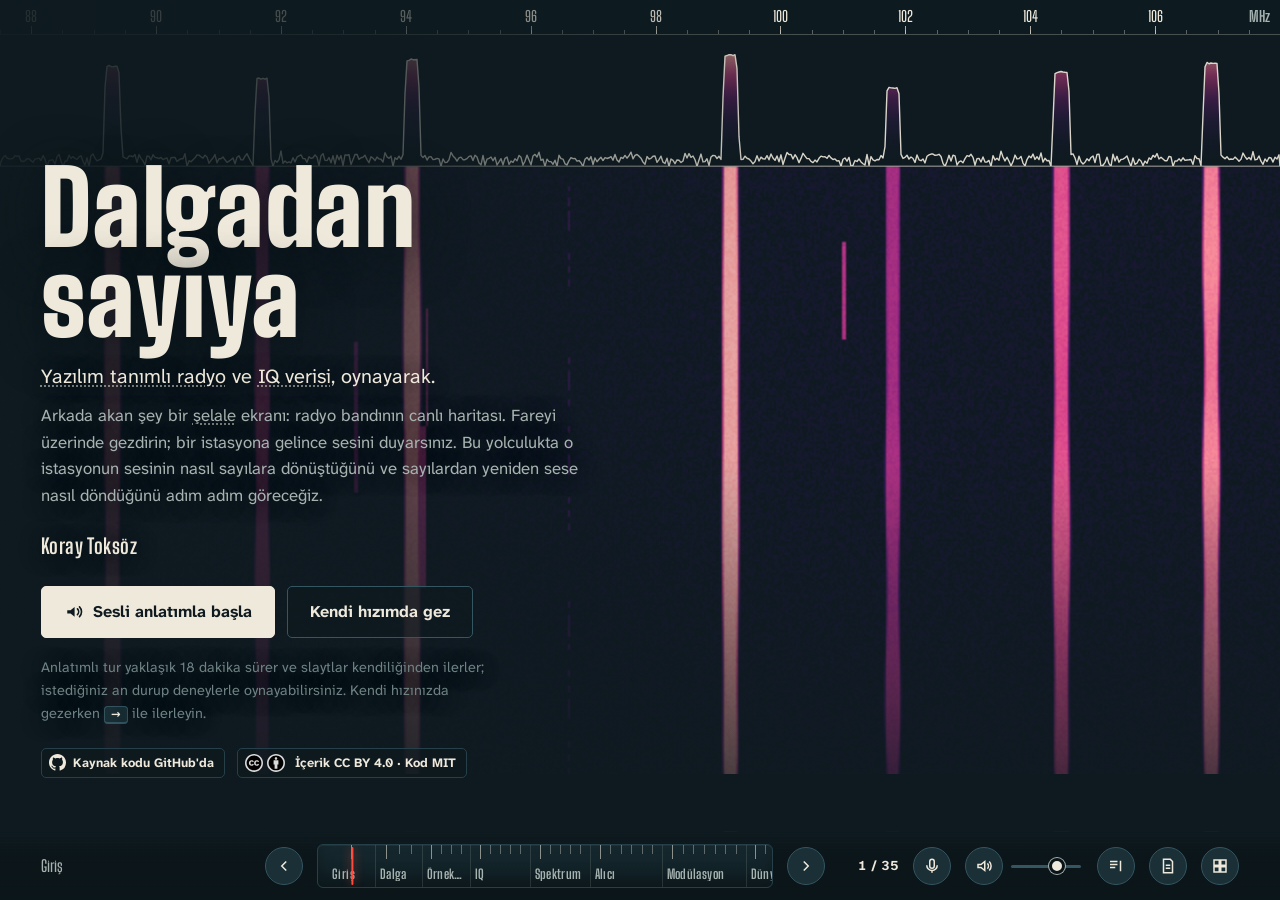
==== commit 361b05eb: "Örtüşme: logaritmik kaydırıcılar, 6 kHz üst sınır, sabit zaman penceresi Co-Authored-By: Claude Opus" ====
--- a/index.html
+++ b/index.html
@@ -160,14 +160,14 @@
     <p>Sinyal bu sınırı geçince noktalar <span class="alias-c">sahte, daha yavaş bir dalga</span> çizmeye başlar. Buna <strong>örtüşme</strong> denir. Alttaki diyagram frekansın sınıra çarpıp geri katlandığını gösterir: sinyal ne kadar hızlanırsa hızlansın, görünen frekans hep sıfır ile sınır arasında kalır.</p>
     <details class="more"><summary>Daha fazla: görünen frekans</summary>
       <span class="formula">f<sub>görünen</sub> = | f − k · f<sub>s</sub> |, &nbsp; k = en yakın tam sayı (f / f<sub>s</sub>)</span>
-      <p>8 kHz örneklemede 7 kHz'lik ton 1 kHz gibi, 9 kHz'lik ton da yine 1 kHz gibi görünür. Örneklerden bakarak ikisini ayırmanın yolu yoktur. Bu yüzden ADC'nin önüne, sınırın üstünü kesen bir örtüşme önleyici filtre konur.</p>
+      <p>8 kHz örneklemede 5 kHz'lik ton 3 kHz gibi görünür: örnekleri, gerçekten 3 kHz olan bir tonun örnekleriyle birebir aynıdır. Örneklerden bakarak ikisini ayırmanın yolu yoktur. Bu yüzden ADC'nin önüne, sınırın üstünü kesen bir örtüşme önleyici filtre konur.</p>
     </details>
     <p class="try">"Dinle"yi açıp <b>Süpür</b>'e basın: ton tizleşirken 4 kHz'de geri dönüp pesleşir.</p>
   </div>
   <div class="stage"></div>
   <aside class="notes"><ul>
     <li>İnce fildişi: gerçek dalga. Noktalar: örnekler. Pirinç rengi: örneklerden geri kurulabilecek tek dalga (ideal DAC'ın çıkışı). Sınırın altında ikisi üst üste biner.</li>
-    <li>"Dinle" ideal geri kurulumu çalar: örnekleri ideal bir DAC'tan geçirseydik duyacağımız ton. Süpürme 200 Hz'den 2,2 × fs'ye 7 saniyede gider.</li>
+    <li>"Dinle" ideal geri kurulumu çalar: örnekleri ideal bir DAC'tan geçirseydik duyacağımız ton. Süpürme 200 Hz'den 6 kHz'e 7 saniyede gider; kaydırıcılar logaritmiktir. Sinyal üst sınırı 6 kHz: 20 kHz insan kulağının kuramsal sınırı, yetişkinlerin çoğu 10 kHz'in üstünü zor duyar.</li>
     <li>Katlanma diyagramındaki üçgen dalga, spektrumun fs/2 çizgisinde "akordeon gibi" katlanmasıdır. IQ ile örneklemede (sonraki bölüm) pencere −fs/2…+fs/2 olur ve işaret de korunur.</li>
     <li>Olası soru: "Tam fs/2'de ne olur?" Örnekler fazına göre ya tepe ya sıfır yakalar; güvenilir değildir. Pratikte sınırın biraz altında kalınır.</li>
   </ul></aside>
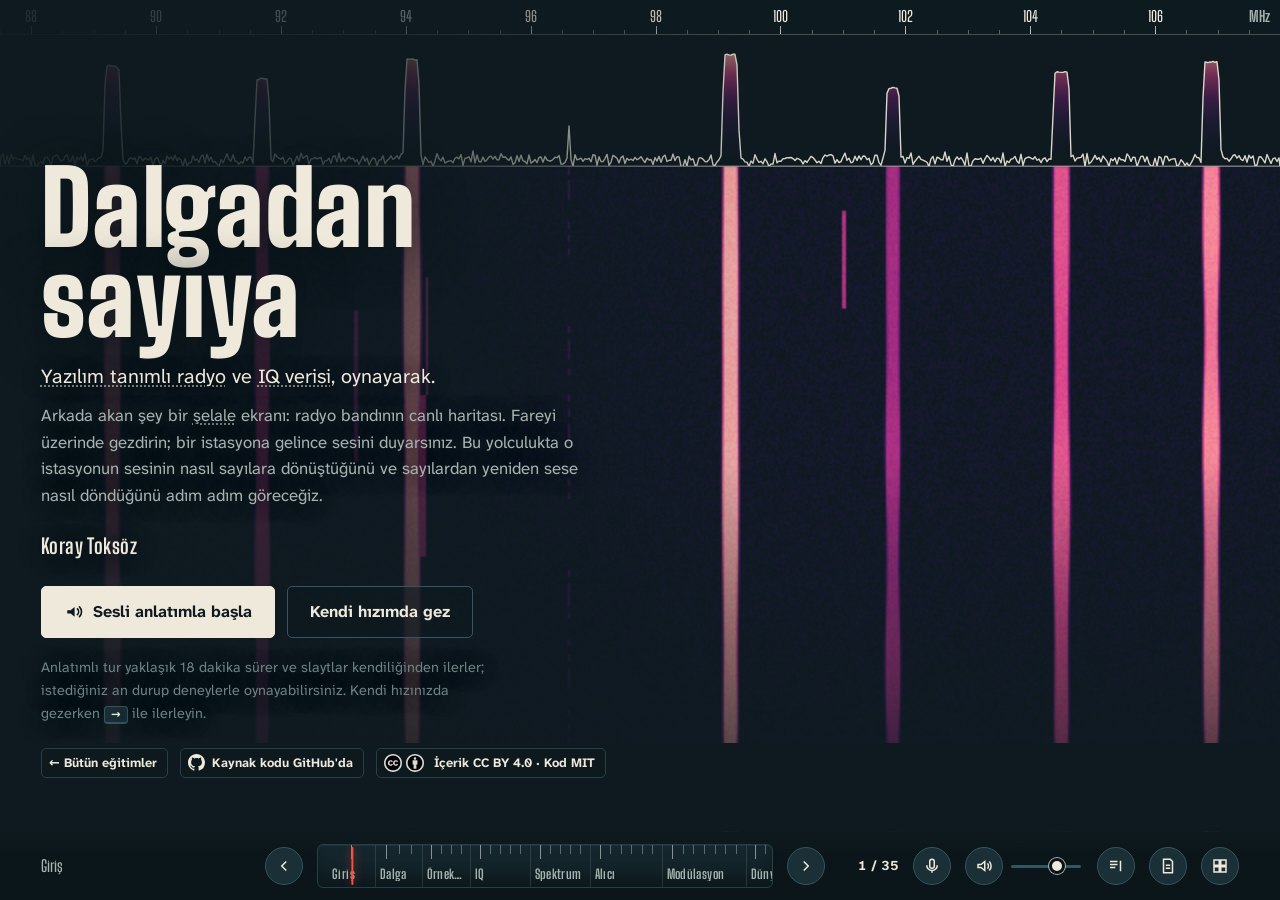
==== commit 949a9a1f: "Yeni adres: egitim.koraytoksoz.com - Kapak ve kapanışa "← Bütün eğitimler" bağlantısı - Diğer eğitim" ====
--- a/index.html
+++ b/index.html
@@ -42,6 +42,7 @@
     </div>
     <p class="hint">Anlatımlı tur yaklaşık 18 dakika sürer ve slaytlar kendiliğinden ilerler; istediğiniz an durup deneylerle oynayabilirsiniz. Kendi hızınızda gezerken <kbd>→</kbd> ile ilerleyin.</p>
     <div class="cover-meta">
+      <a class="all-link" href="https://egitim.koraytoksoz.com/">← Bütün eğitimler</a>
       <a class="gh-link" href="https://github.com/ktoksoz/dalgadan-sayiya" target="_blank" rel="noopener"><svg viewBox="0 0 16 16" aria-hidden="true"><path fill="currentColor" d="M8 0C3.58 0 0 3.58 0 8c0 3.54 2.29 6.53 5.47 7.59.4.07.55-.17.55-.38 0-.19-.01-.82-.01-1.49-2.01.37-2.53-.49-2.69-.94-.09-.23-.48-.94-.82-1.13-.28-.15-.68-.52-.01-.53.63-.01 1.08.58 1.23.82.72 1.21 1.87.87 2.33.66.07-.52.28-.87.51-1.07-1.78-.2-3.64-.89-3.64-3.95 0-.87.31-1.59.82-2.15-.08-.2-.36-1.02.08-2.12 0 0 .67-.21 2.2.82.64-.18 1.32-.27 2-.27.68 0 1.36.09 2 .27 1.53-1.04 2.2-.82 2.2-.82.44 1.1.16 1.92.08 2.12.51.56.82 1.27.82 2.15 0 3.07-1.87 3.75-3.65 3.95.29.25.54.73.54 1.48 0 1.07-.01 1.93-.01 2.2 0 .21.15.46.55.38A8.013 8.013 0 0016 8c0-4.42-3.58-8-8-8z"/></svg><span>Kaynak kodu GitHub'da</span></a>
       <a class="lic" href="https://creativecommons.org/licenses/by/4.0/deed.tr" target="_blank" rel="license noopener" title="İçerik: Creative Commons Atıf 4.0">
         <img src="img/cc-cc.svg" alt="Creative Commons" width="22" height="22"><img src="img/cc-by.svg" alt="Atıf" width="22" height="22">
@@ -843,14 +844,16 @@
     <h1>Radyo artık<br>bir yazılım</h1>
     <p class="z7-chain num" aria-label="Dalga, örnek, IQ, spektrum, alıcı, modülasyon"><span>dalga</span><i>→</i><span>örnek</span><i>→</i><span>IQ</span><i>→</i><span>spektrum</span><i>→</i><span>alıcı</span><i>→</i><span>modülasyon</span></p>
     <p class="sub">Dalgayı sayılara çevirdik, I ve Q ile frekansın yönünü yakaladık, bandı gördük, bir istasyonu seçip sesini geri kurduk. Eskiden lehimle yapılan her şey artık kod.</p>
-    <p>Aynı IQ verisini bir sinir ağına verirseniz, sinyalin türünü kendi kendine tanımayı öğrenir. Sinir ağlarını oynayarak öğrenmek için: <a href="https://yz.koraytoksoz.com" target="_blank" rel="noopener">yz.koraytoksoz.com</a></p>
+    <p>Aynı IQ verisini bir sinir ağına verirseniz, sinyalin türünü kendi kendine tanımayı öğrenir. Sinir ağlarını oynayarak öğrenmek için: <a href="https://egitim.koraytoksoz.com/yz/" target="_blank" rel="noopener">egitim.koraytoksoz.com/yz</a></p>
+    <p class="z7-links">Aynı dizinin öteki sunumları: <a href="https://egitim.koraytoksoz.com/muzik/" target="_blank" rel="noopener">Titreşimden Şarkıya</a> · <a href="https://egitim.koraytoksoz.com/anten/" target="_blank" rel="noopener">Kablodan Boşluğa</a> · <a href="https://egitim.koraytoksoz.com/elektronik/" target="_blank" rel="noopener">Elektrondan Bilgisayara</a> · <a href="https://egitim.koraytoksoz.com/felsefe/" target="_blank" rel="noopener">Bilgelik Sevgisi</a></p>
     <p class="z7-links">Devam etmek için: <a href="https://pysdr.org" target="_blank" rel="noopener">PySDR</a> · <a href="https://www.gnuradio.org" target="_blank" rel="noopener">GNU Radio</a> · <a href="https://www.sdrpp.org" target="_blank" rel="noopener">SDR++</a> · <a href="https://airspy.com/download/" target="_blank" rel="noopener">SDR#</a> · <a href="https://www.rtl-sdr.com" target="_blank" rel="noopener">RTL-SDR Blog</a></p>
     <p class="byline z7-byline">Koray Toksöz</p>
     <div class="cover-actions">
-      <a class="btn primary big" href="https://yz.koraytoksoz.com" target="_blank" rel="noopener">Sinir ağlarına geç</a>
+      <a class="btn primary big" href="https://egitim.koraytoksoz.com/yz/" target="_blank" rel="noopener">Sinir ağlarına geç</a>
       <button class="btn big ghost" type="button" onclick="Deck.go(0)">Baştan başla</button>
     </div>
     <div class="cover-meta closing">
+      <a class="all-link" href="https://egitim.koraytoksoz.com/">← Bütün eğitimler</a>
       <a class="gh-link" href="https://github.com/ktoksoz/dalgadan-sayiya" target="_blank" rel="noopener"><svg viewBox="0 0 16 16" aria-hidden="true"><path fill="currentColor" d="M8 0C3.58 0 0 3.58 0 8c0 3.54 2.29 6.53 5.47 7.59.4.07.55-.17.55-.38 0-.19-.01-.82-.01-1.49-2.01.37-2.53-.49-2.69-.94-.09-.23-.48-.94-.82-1.13-.28-.15-.68-.52-.01-.53.63-.01 1.08.58 1.23.82.72 1.21 1.87.87 2.33.66.07-.52.28-.87.51-1.07-1.78-.2-3.64-.89-3.64-3.95 0-.87.31-1.59.82-2.15-.08-.2-.36-1.02.08-2.12 0 0 .67-.21 2.2.82.64-.18 1.32-.27 2-.27.68 0 1.36.09 2 .27 1.53-1.04 2.2-.82 2.2-.82.44 1.1.16 1.92.08 2.12.51.56.82 1.27.82 2.15 0 3.07-1.87 3.75-3.65 3.95.29.25.54.73.54 1.48 0 1.07-.01 1.93-.01 2.2 0 .21.15.46.55.38A8.013 8.013 0 0016 8c0-4.42-3.58-8-8-8z"/></svg><span>Kaynak kodu GitHub'da</span></a>
       <a class="lic" href="https://creativecommons.org/licenses/by/4.0/deed.tr" target="_blank" rel="license noopener" title="İçerik: Creative Commons Atıf 4.0">
         <img src="img/cc-cc.svg" alt="Creative Commons" width="22" height="22"><img src="img/cc-by.svg" alt="Atıf" width="22" height="22">
@@ -862,7 +865,7 @@
   <aside class="notes"><ul>
     <li>Kapanış: arkadaki şelale kapaktaki gibi canlı; fareyle istasyonlara gelince sesleri duyulur.</li>
     <li>Zincir: dalga (Bölüm 1) → örnekleme (2) → IQ (3) → spektrum (4) → alıcının içi (5) → modülasyon (6) → gerçek dünya (7).</li>
-    <li>Köprü: modülasyon tanıma (ör. RadioML veri kümeleri) IQ örneklerini doğrudan sinir ağına verir; yz.koraytoksoz.com sinir ağlarını oynayarak anlatıyor.</li>
+    <li>Köprü: modülasyon tanıma (ör. RadioML veri kümeleri) IQ örneklerini doğrudan sinir ağına verir; egitim.koraytoksoz.com/yz sinir ağlarını oynayarak anlatıyor.</li>
     <li>Kaynaklar: PySDR (Marc Lichtman, pysdr.org, ücretsiz, Python ile), GNU Radio (blok tabanlı açık kaynak SDR çatısı), SDR++ ve SDR# (alıcı programları), RTL-SDR Blog (donanım ve haberler).</li>
     <li>Başlangıç önerisi: RTL-SDR Blog V4 ya da benzeri bir alıcı + SDR++ ile FM ve 1090 MHz'i deneyin; sonra kaydedip bu sitede açın.</li>
   </ul></aside>
